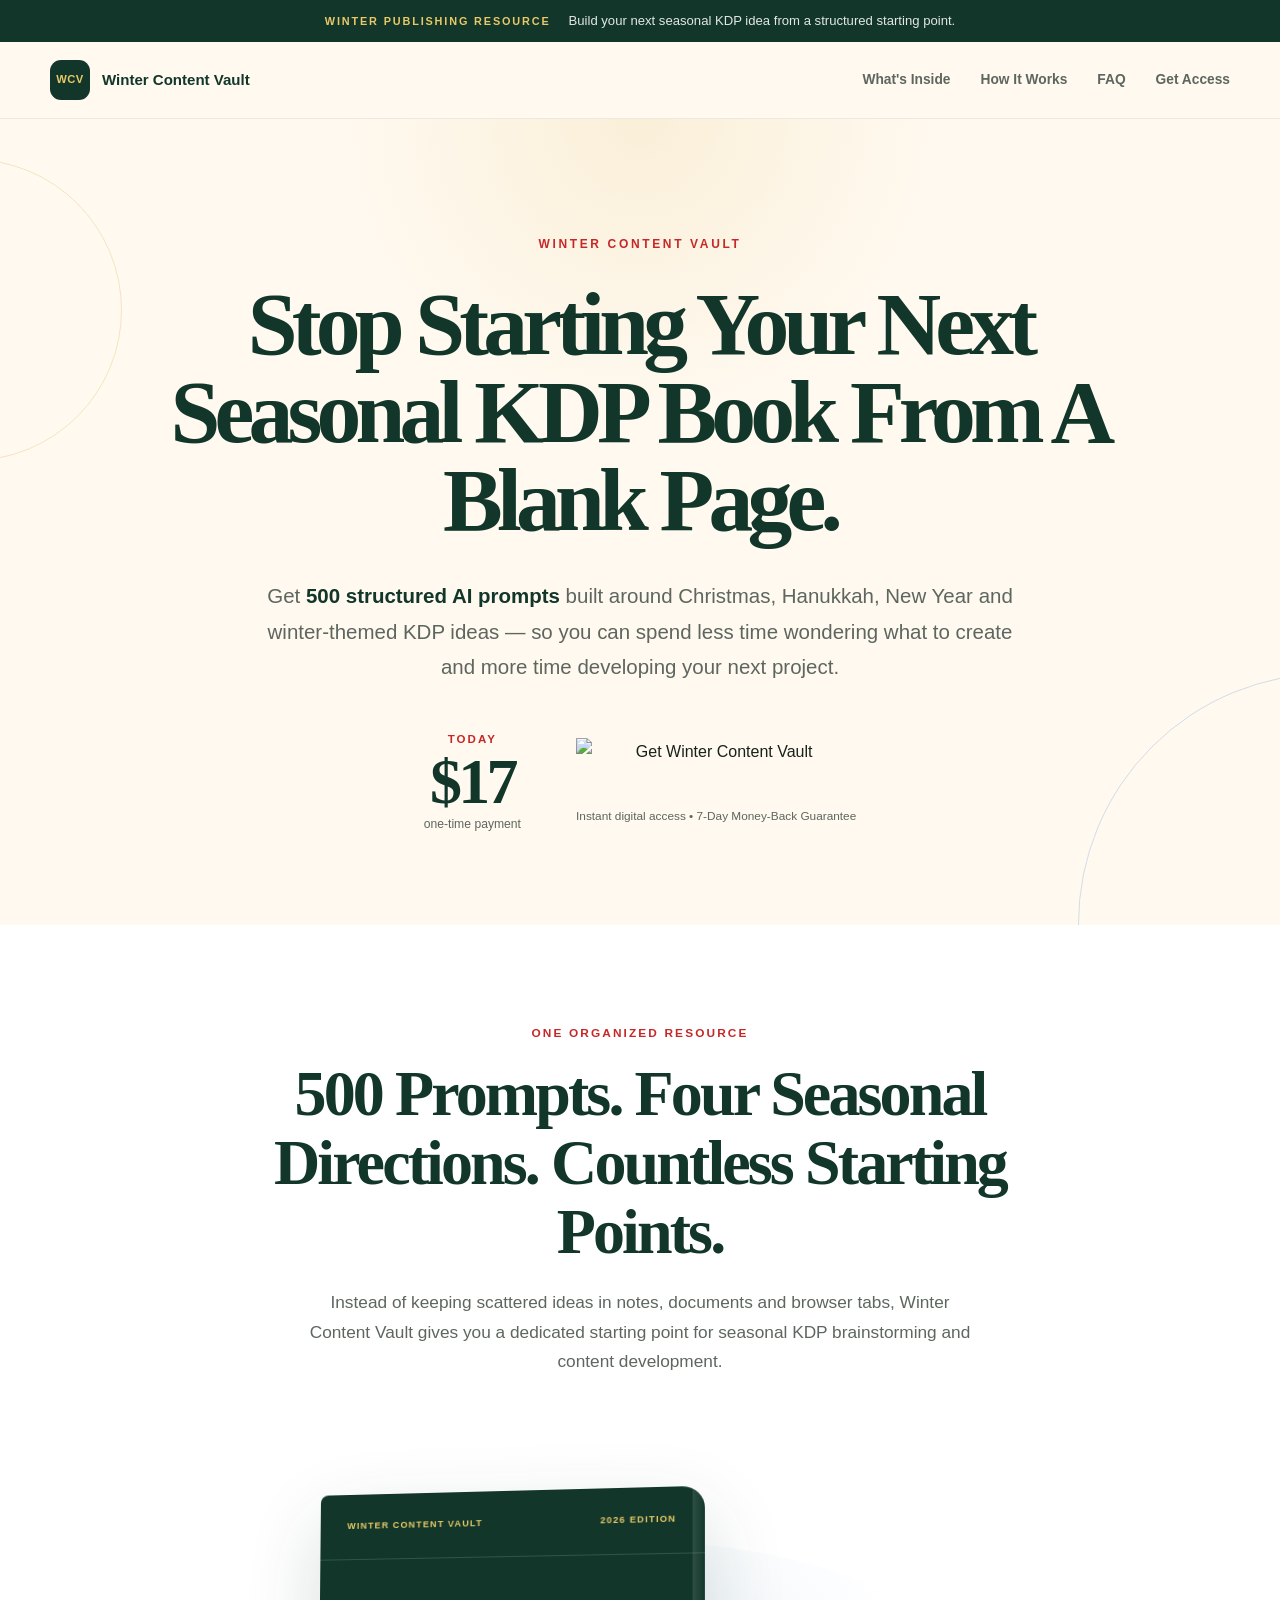
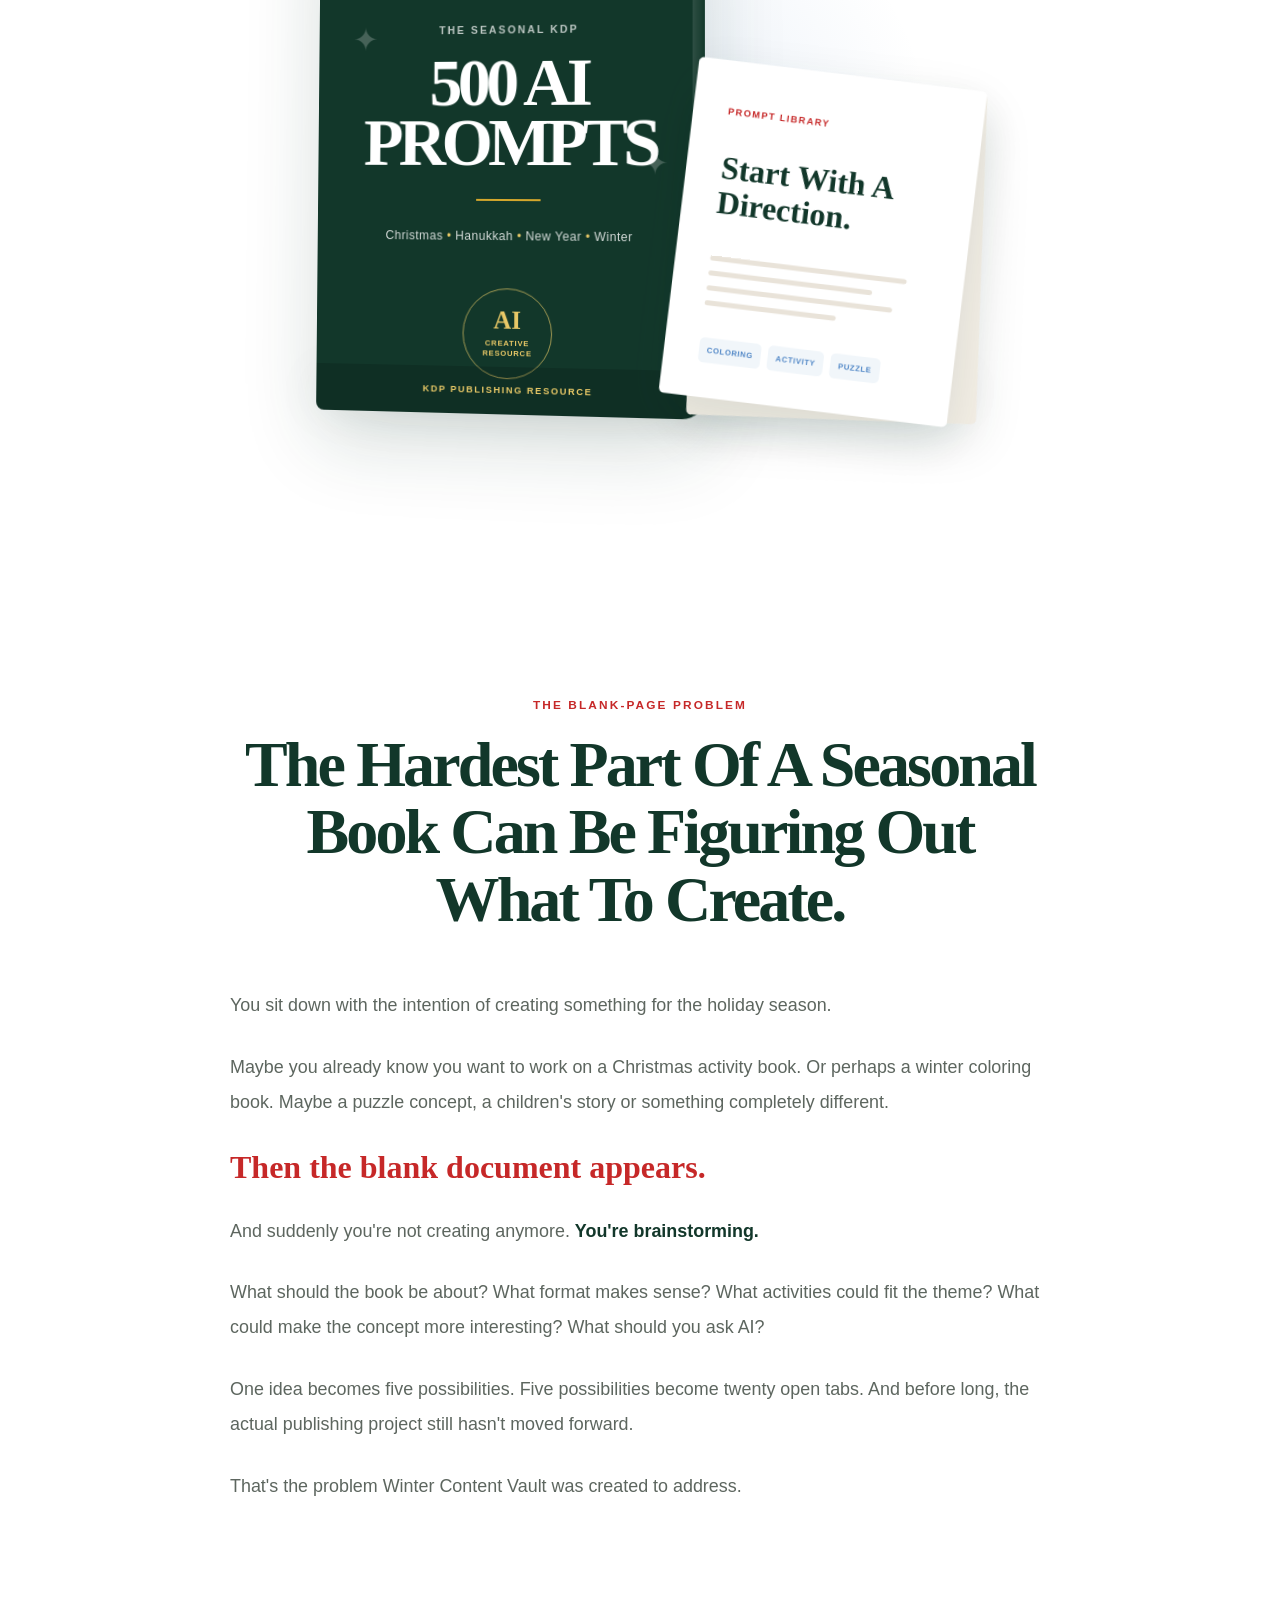
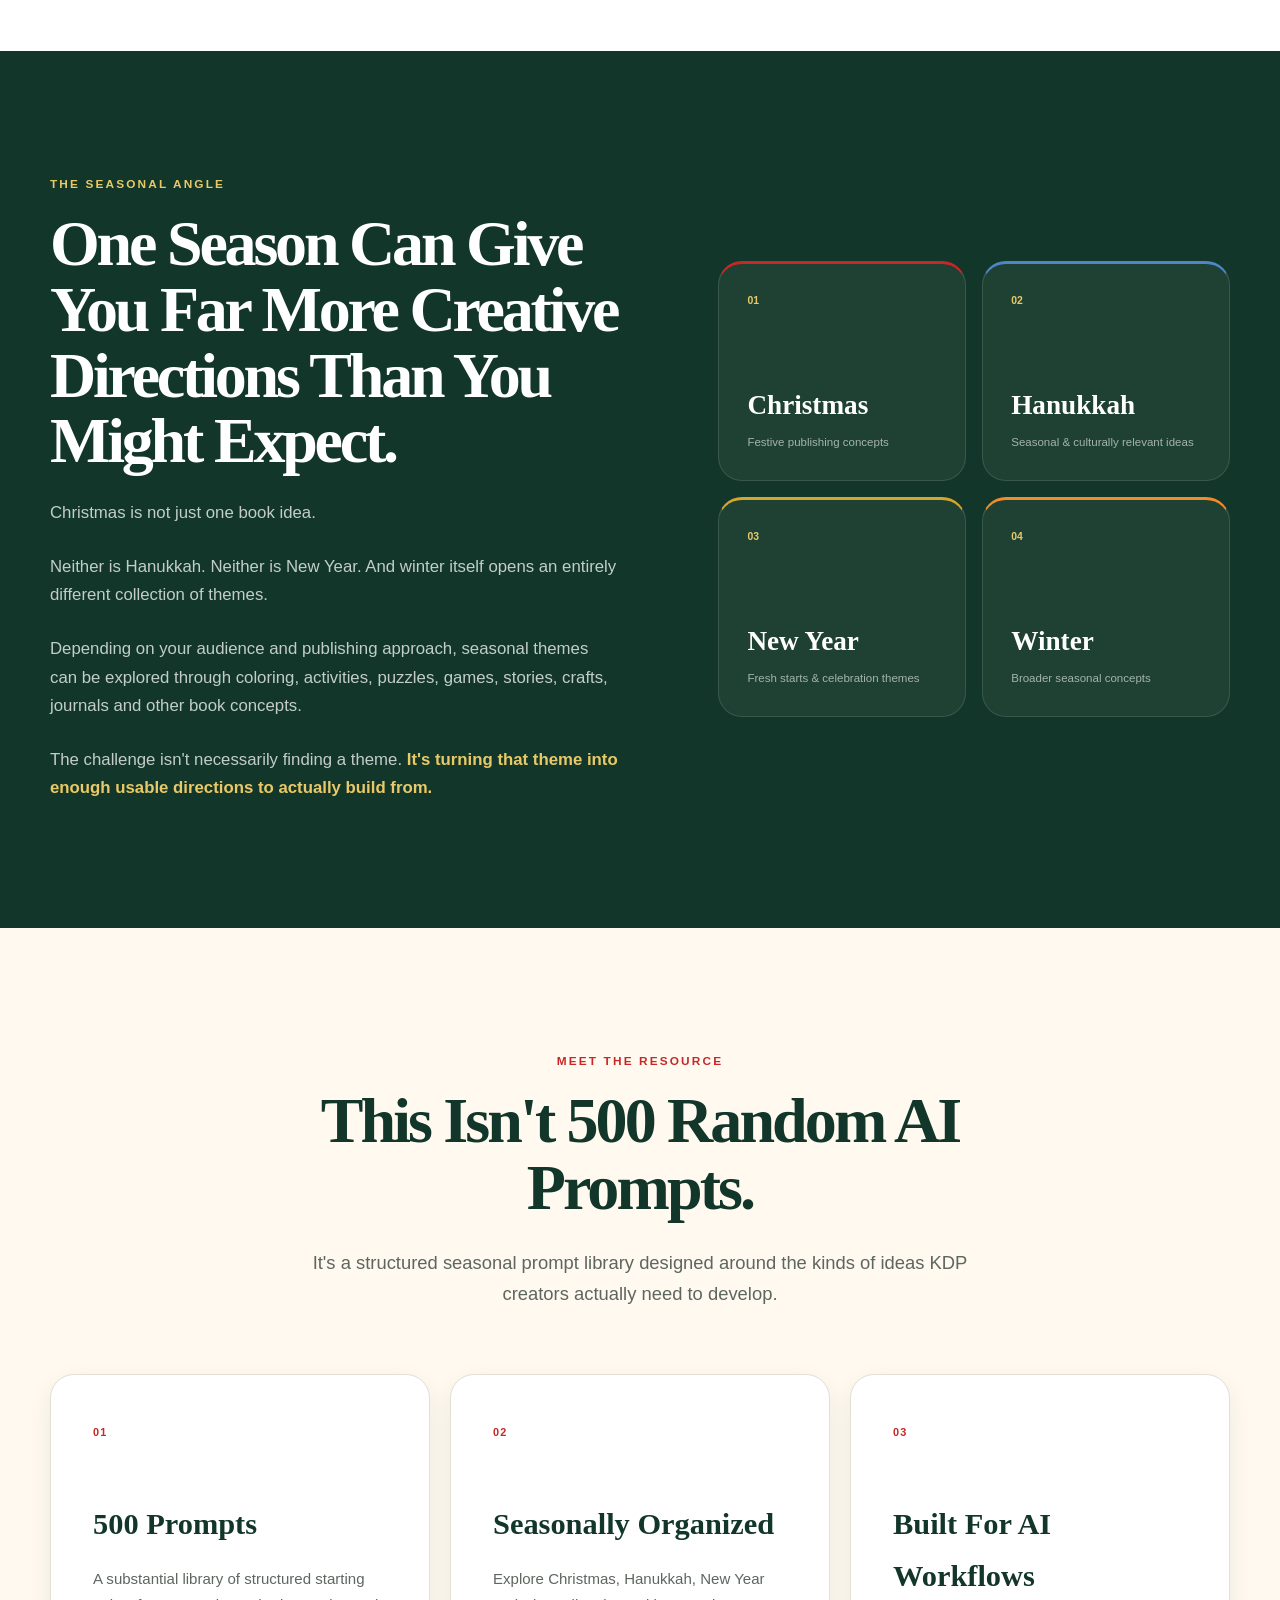
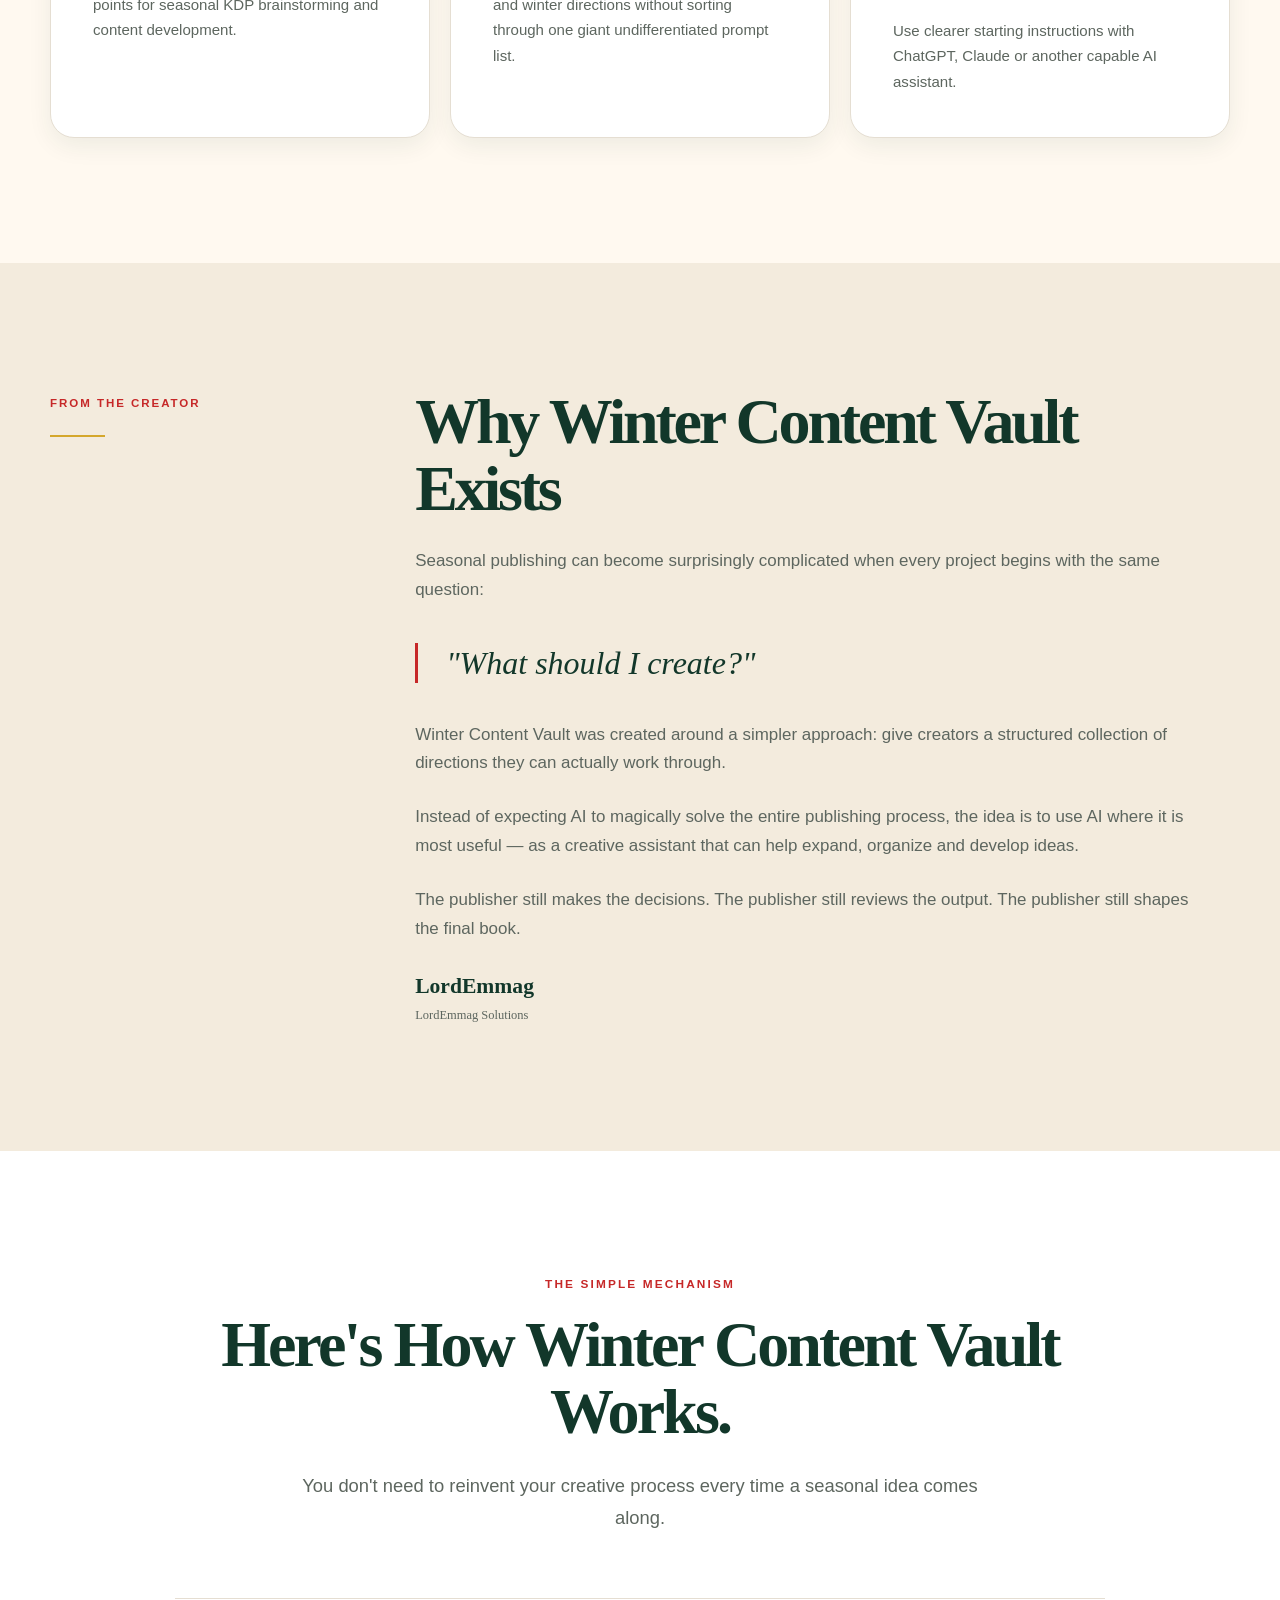
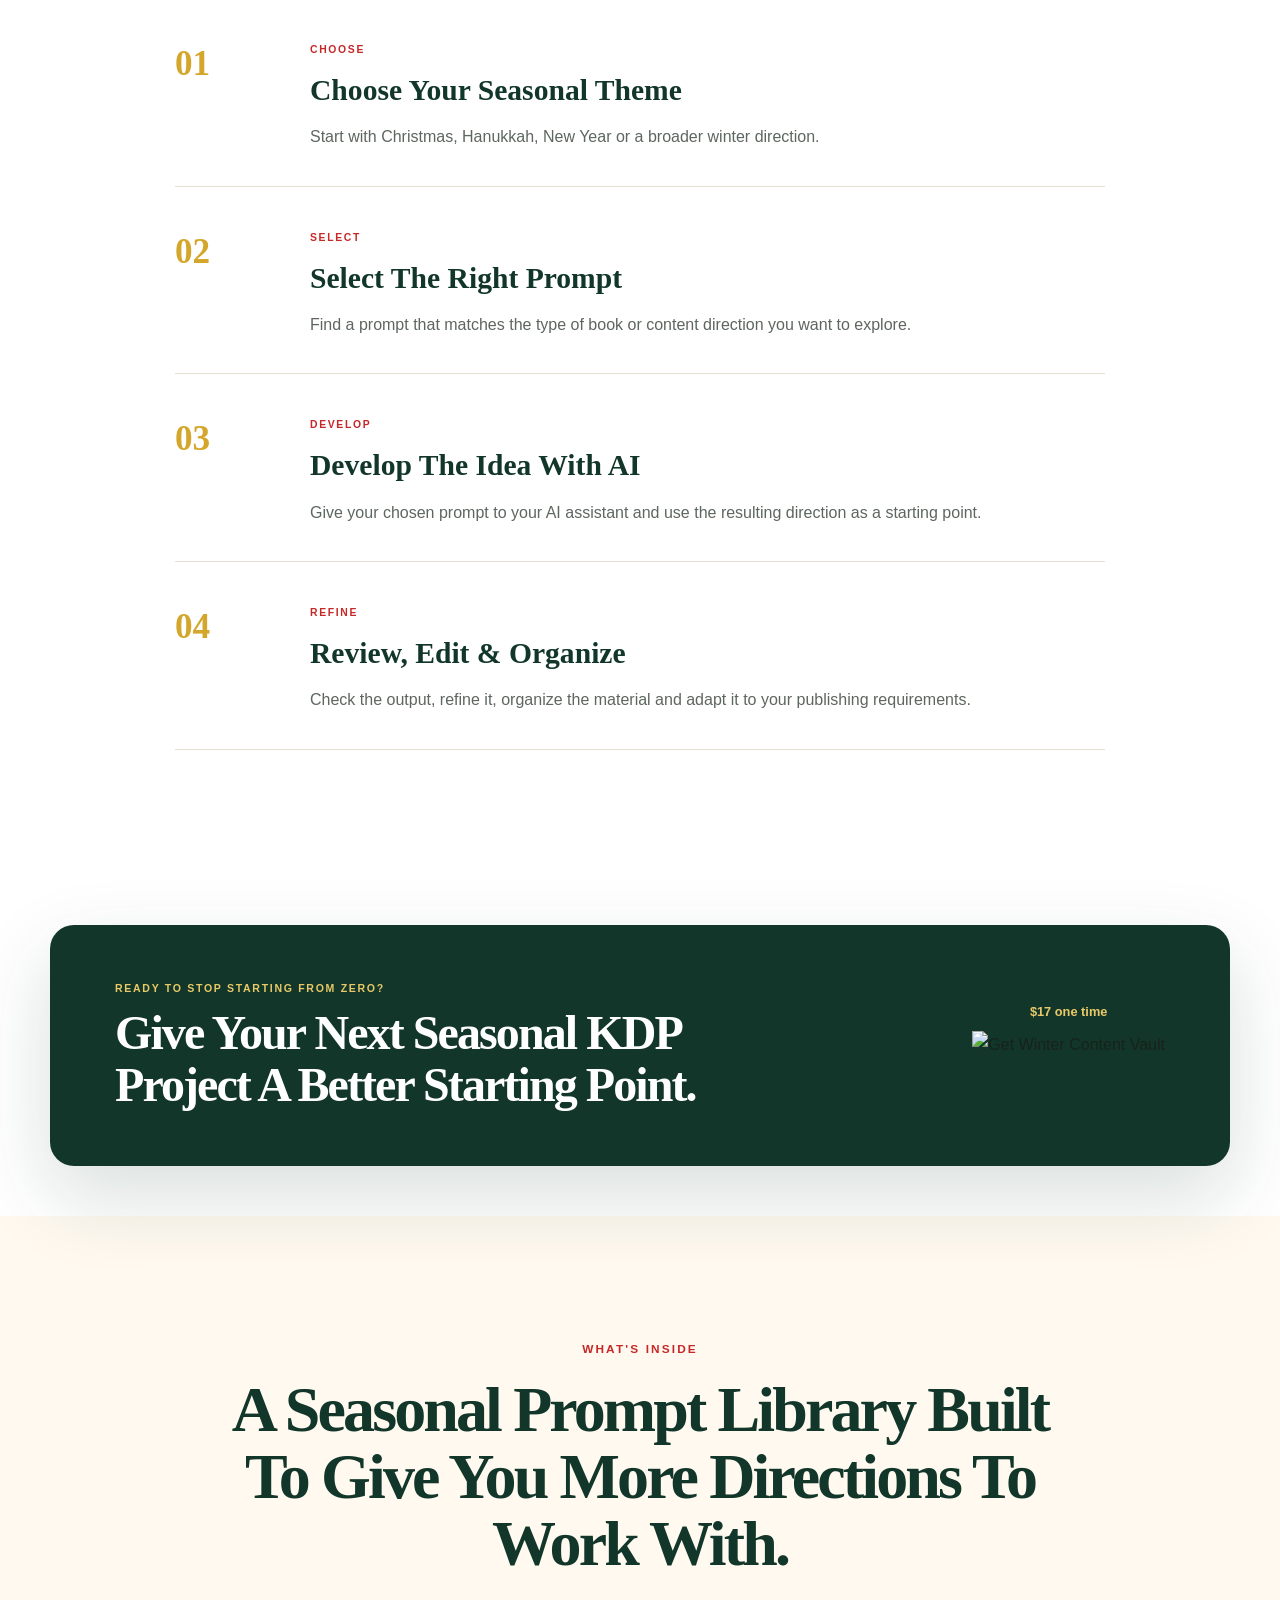
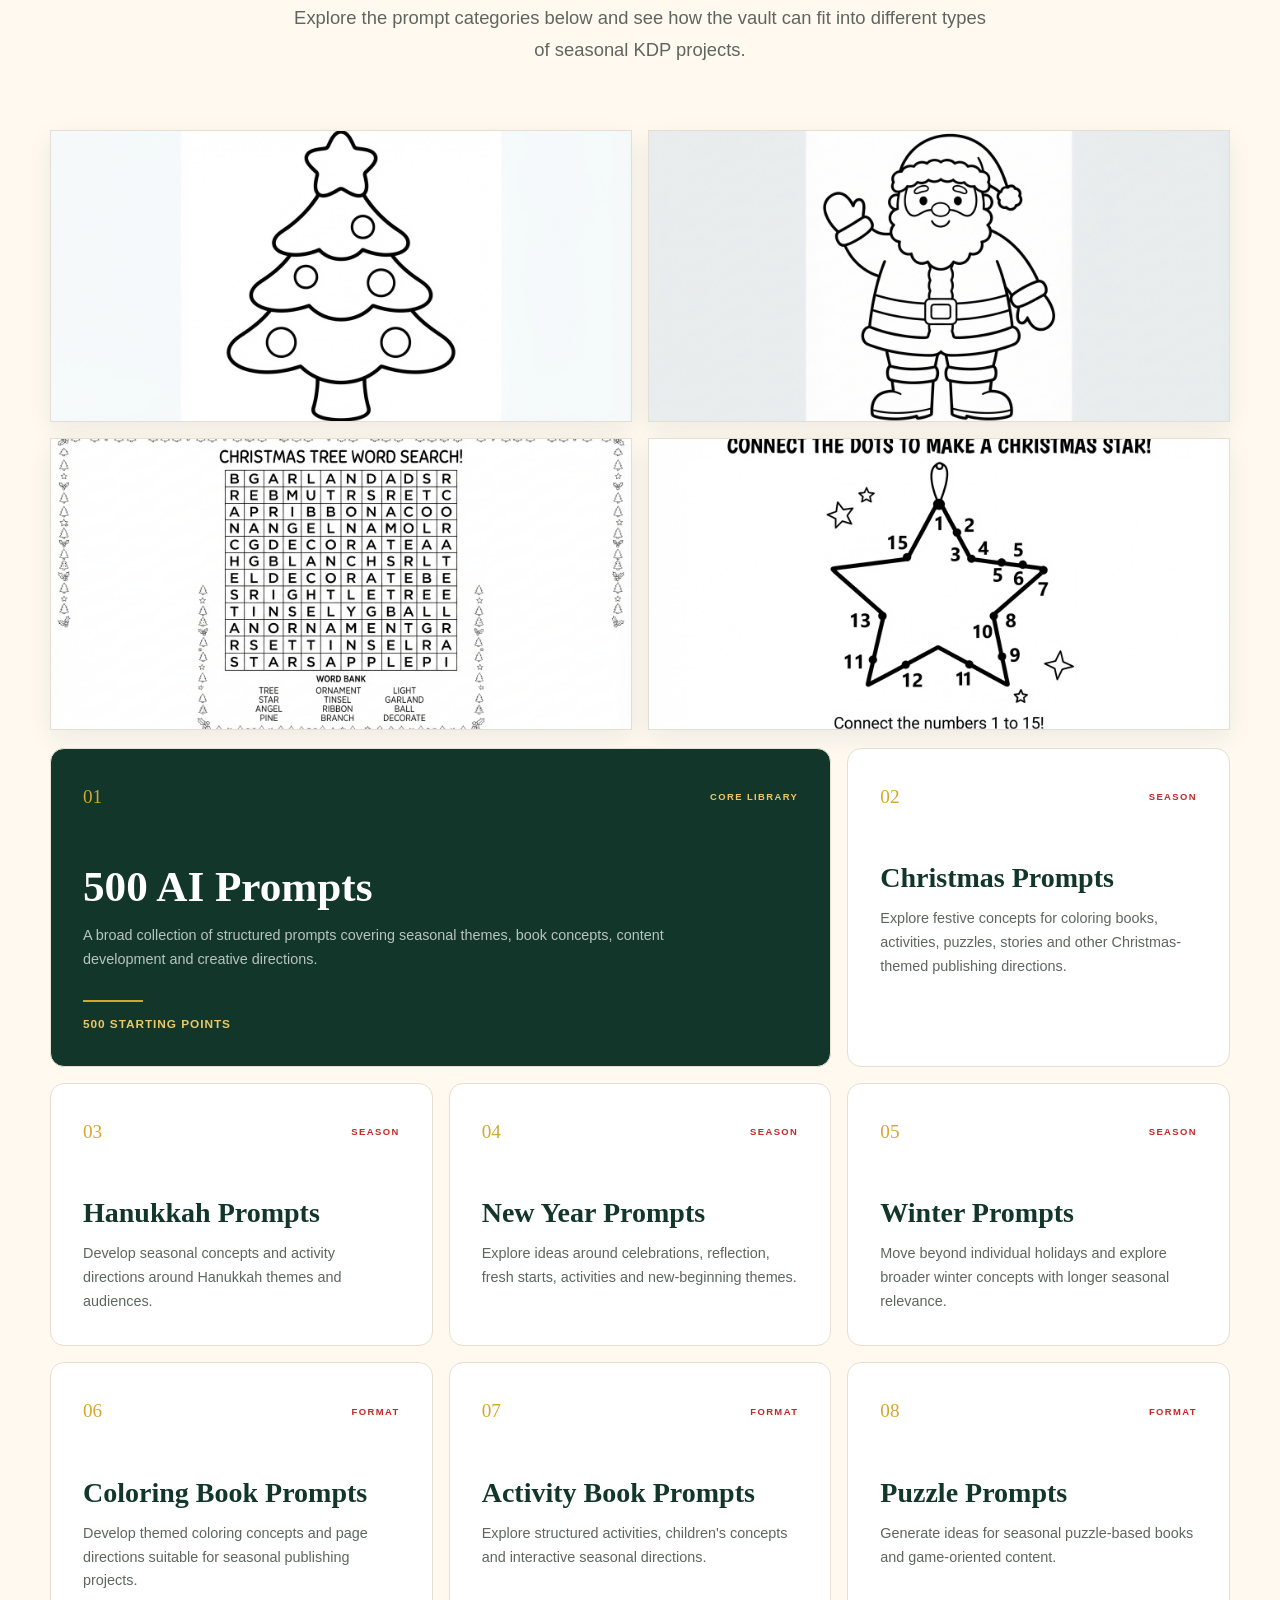
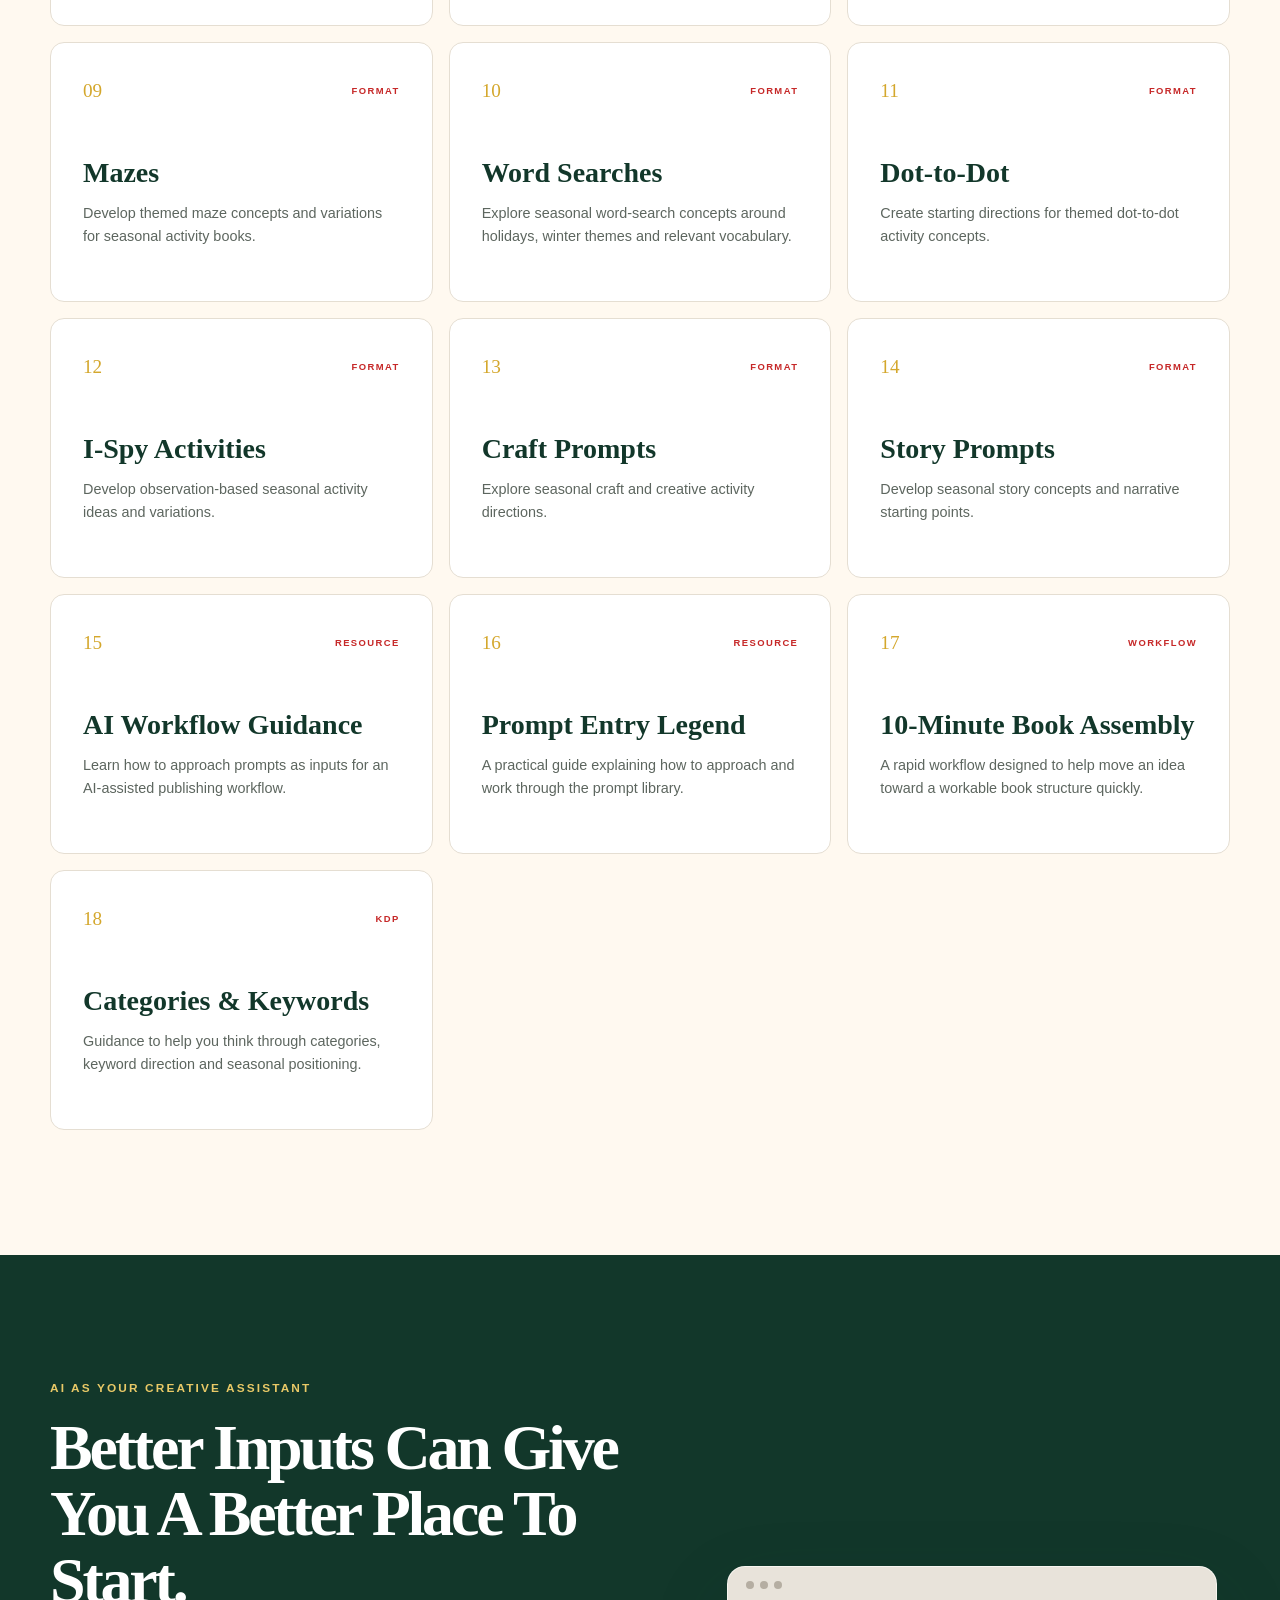
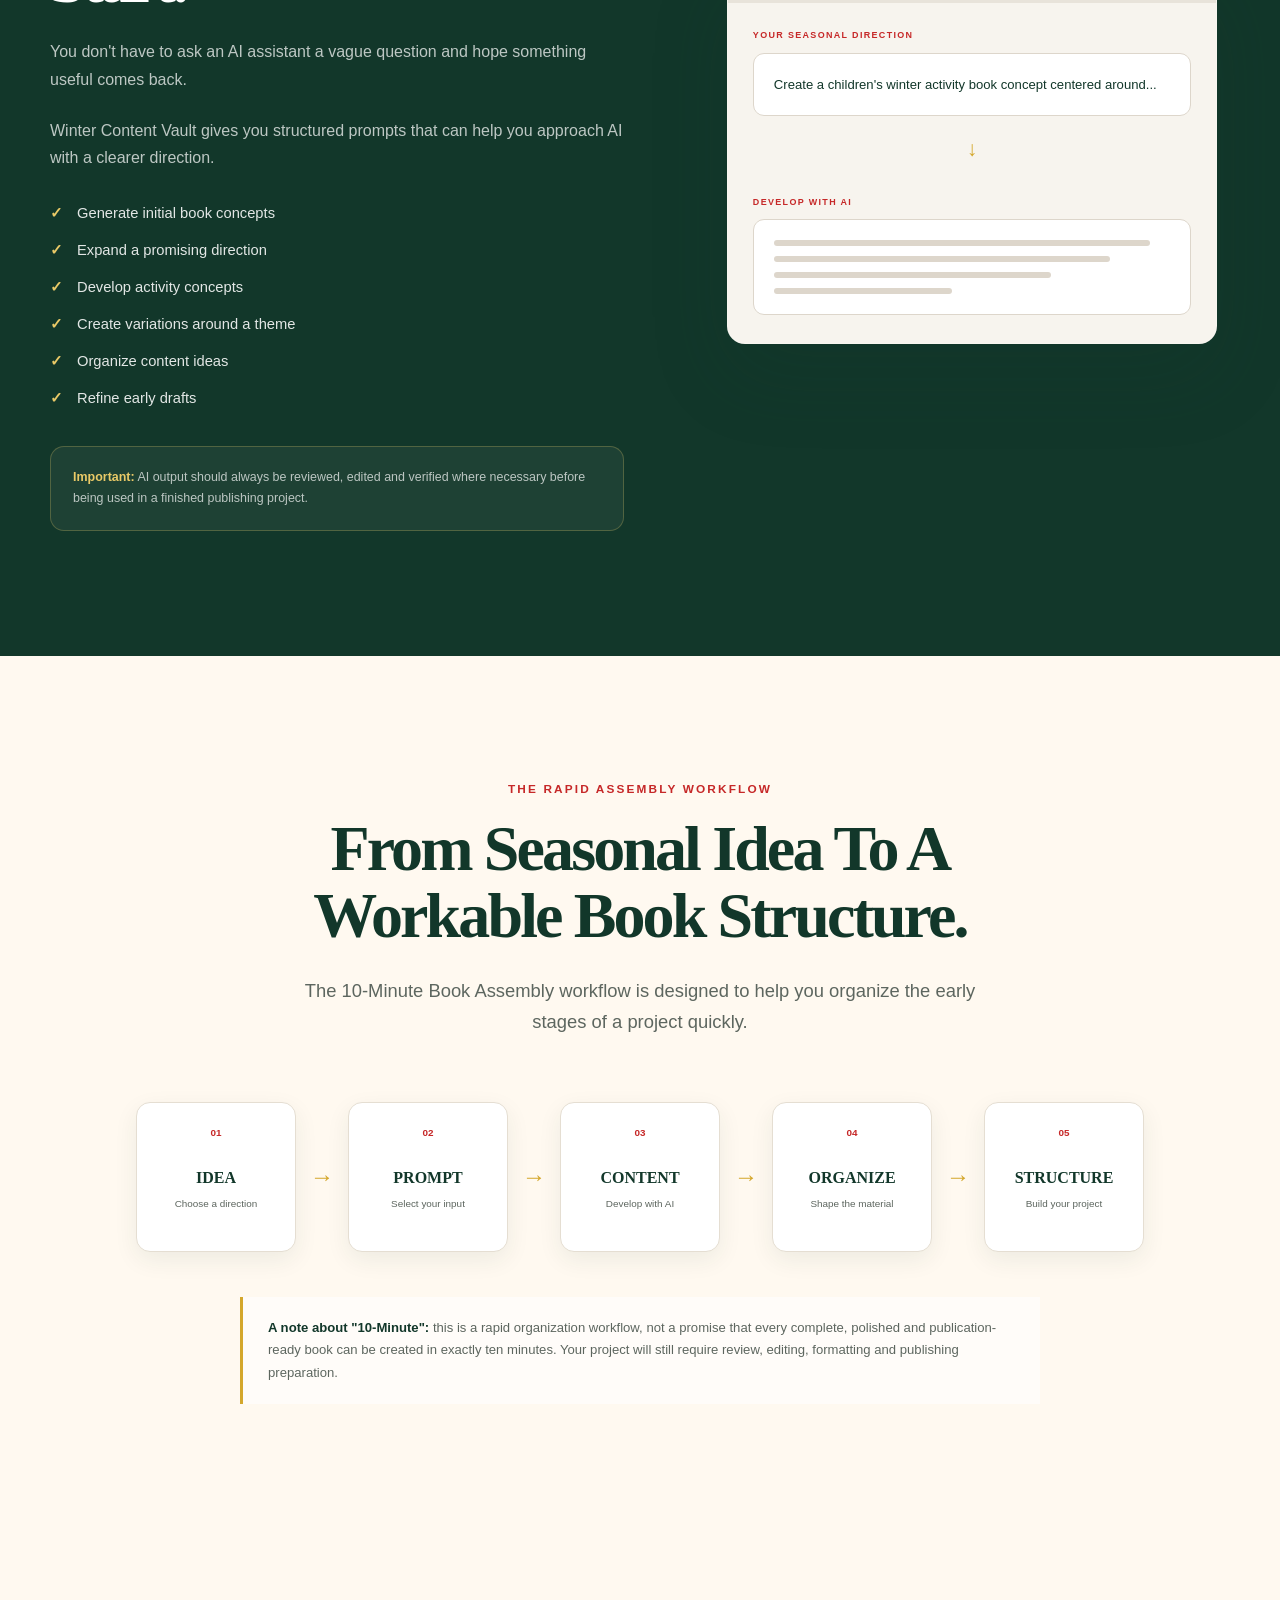
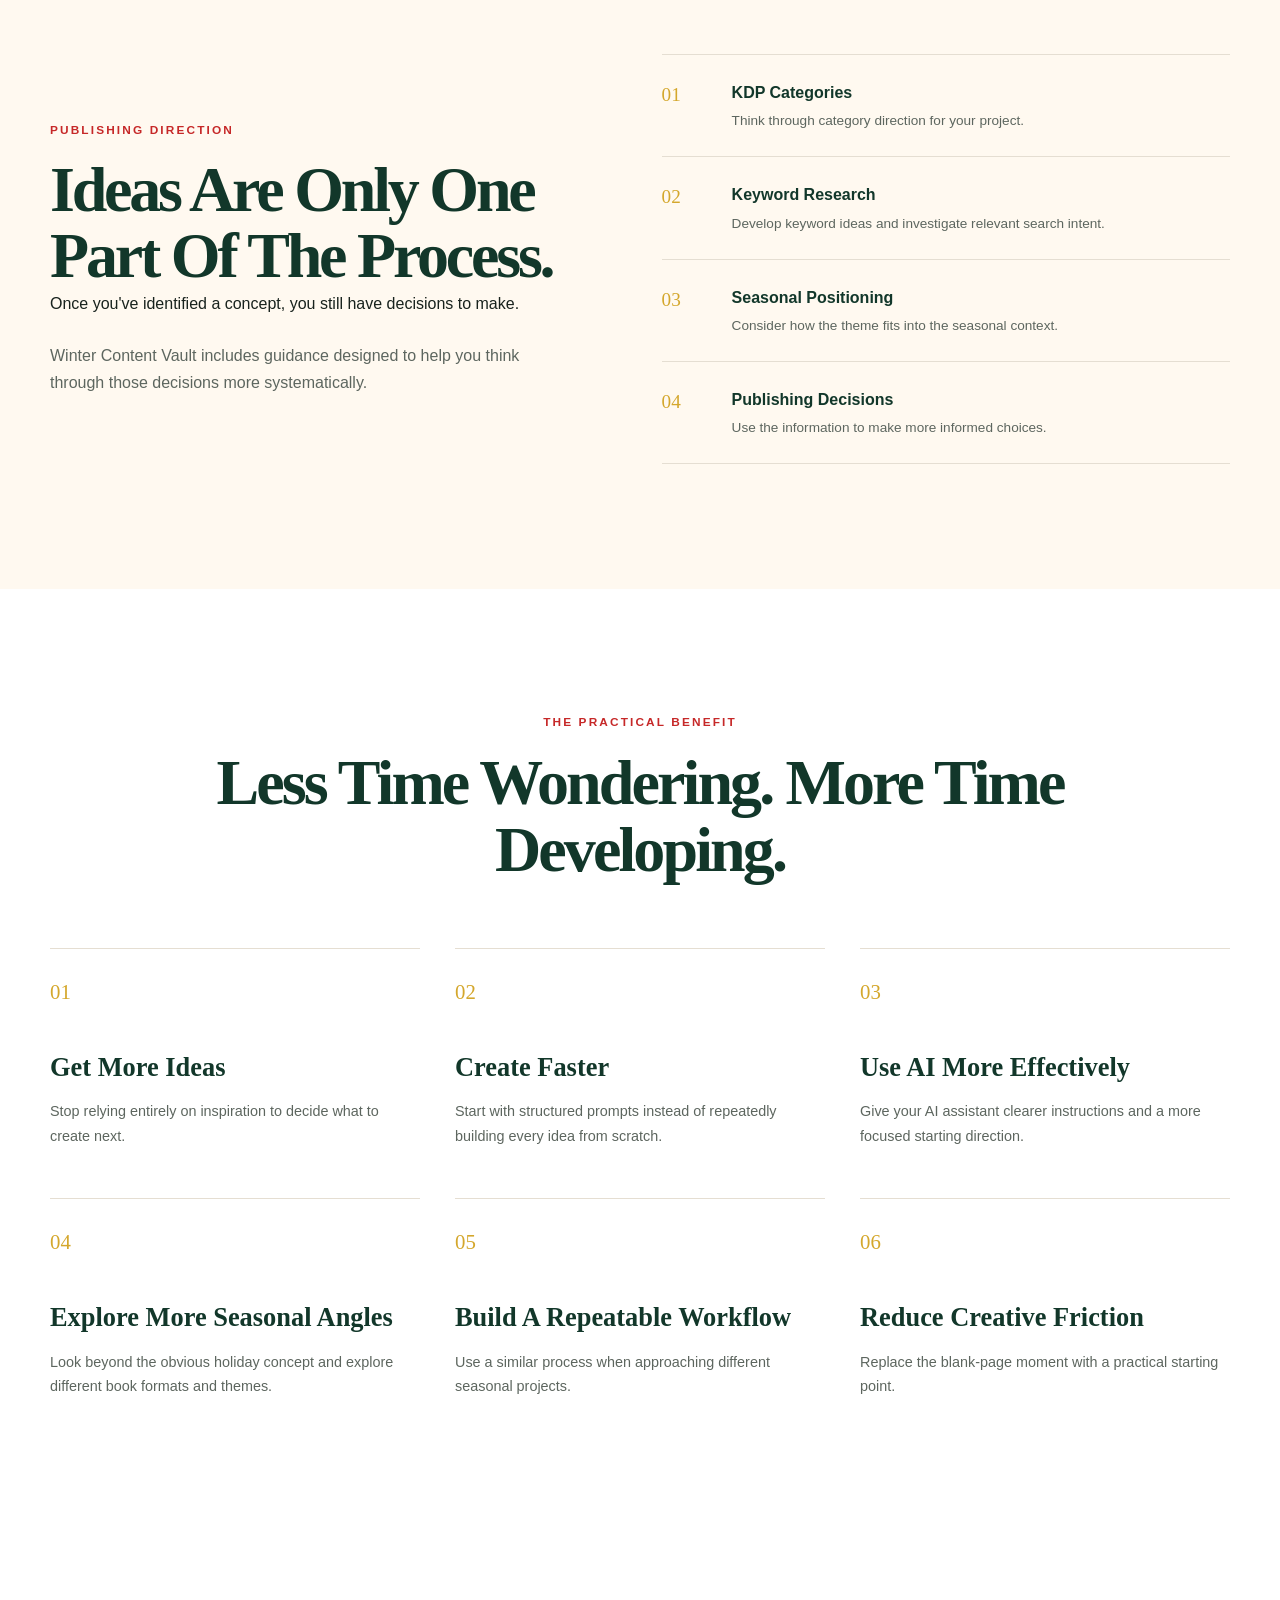
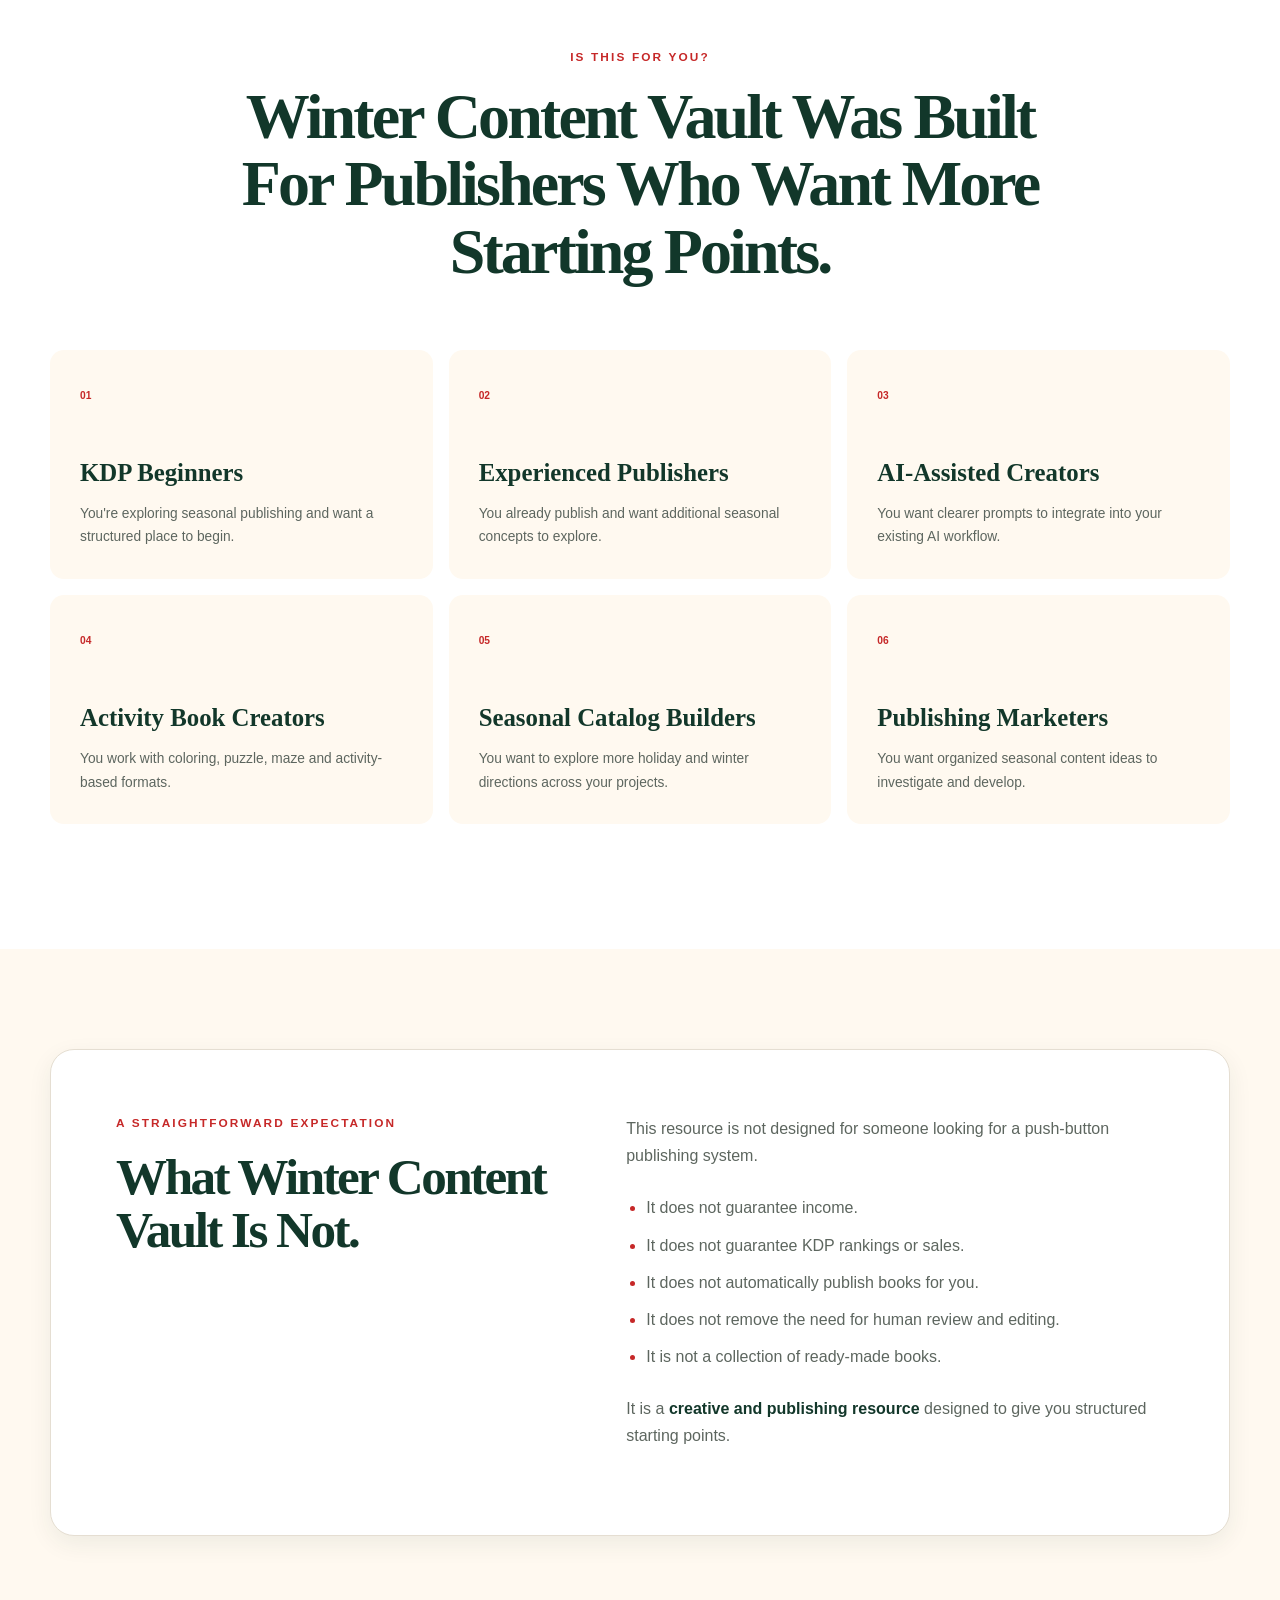
==== index.html @ d516780e "completed the FE" ====
<!DOCTYPE html>
<html lang="en">
<head>
    <meta charset="UTF-8">

    <meta name="viewport" content="width=device-width, initial-scale=1.0">

    <title>Winter Content Vault — 500 AI Prompts for Christmas, Hanukkah & New Year KDP Books</title>

    <meta
        name="description"
        content="Create seasonal KDP books faster with 500 AI prompts for Christmas, Hanukkah, New Year and winter publishing ideas, plus AI workflow, book assembly and KDP guidance."
    >

    <meta name="robots" content="index, follow">

    <meta property="og:type" content="website">
    <meta property="og:title" content="Winter Content Vault — 500 AI Prompts for Christmas, Hanukkah & New Year KDP Books">
    <meta
        property="og:description"
        content="A structured collection of 500 AI prompts designed to help KDP publishers develop seasonal book ideas and content."
    >

    <link rel="stylesheet" href="Assets/css/style.css">
</head>

<body>

    <!-- =========================================
         TOP ANNOUNCEMENT
    ========================================== -->

    <div class="announcement">
        <div class="container announcement-inner">
            <span>WINTER PUBLISHING RESOURCE</span>
            <p>Build your next seasonal KDP idea from a structured starting point.</p>
        </div>
    </div>


    <!-- =========================================
         HEADER
    ========================================== -->

    <header class="site-header">
        <div class="container header-inner">

            <a href="#top" class="brand" aria-label="Winter Content Vault home">
                <span class="brand-mark">WCV</span>
                <span class="brand-name">Winter Content Vault</span>
            </a>

            <nav class="desktop-nav" aria-label="Main navigation">
                <a href="#inside">What's Inside</a>
                <a href="#how-it-works">How It Works</a>
                <a href="#faq">FAQ</a>
                <a href="#offer">Get Access</a>
            </nav>

            <button
                class="mobile-menu-toggle"
                type="button"
                aria-expanded="false"
                aria-controls="mobile-menu"
                aria-label="Open navigation"
            >
                <span></span>
                <span></span>
                <span></span>
            </button>

        </div>

        <div class="mobile-menu" id="mobile-menu">
            <a href="#inside">What's Inside</a>
            <a href="#how-it-works">How It Works</a>
            <a href="#faq">FAQ</a>
            <a href="#offer">Get Access</a>
        </div>
    </header>


    <main id="top">


        <!-- =========================================
             HERO
        ========================================== -->

        <section class="hero">
            <div class="container hero-container">

                <div class="hero-copy reveal">

                    <p class="eyebrow">WINTER CONTENT VAULT</p>

                    <h1>
                        Stop Starting Your Next Seasonal KDP Book From A Blank Page.
                    </h1>

                    <p class="hero-lead">
                        Get <strong>500 structured AI prompts</strong> built around Christmas,
                        Hanukkah, New Year and winter-themed KDP ideas — so you can spend
                        less time wondering what to create and more time developing your next project.
                    </p>

                    <div class="hero-offer">

                        <div class="price-display">
                            <span class="price-label">Today</span>
                            <span class="price">$17</span>
                            <span class="price-note">one-time payment</span>
                        </div>

                        <div class="hero-action">

                            <!-- EXACT WARRIORPLUS BUY BUTTON -->
                            <a href="https://warriorplus.com/o2/buy/j00wmd/pv7p3s/p08sy">
                                <img
                                    src="https://warriorplus.com/o2/btn/fn100011001/j00wmd/pv7p3s/474120"
                                    alt="Get Winter Content Vault"
                                    class="warrior-button"
                                >
                            </a>

                            <p class="purchase-note">
                                Instant digital access • 7-Day Money-Back Guarantee
                            </p>

                        </div>

                    </div>

                </div>

            </div>
        </section>


        <!-- =========================================
             HERO PRODUCT STAGE
        ========================================== -->

        <section class="product-stage">
            <div class="container">

                <div class="product-stage-intro reveal">
                    <p class="section-kicker">ONE ORGANIZED RESOURCE</p>
                    <h2>500 Prompts. Four Seasonal Directions. Countless Starting Points.</h2>
                    <p>
                        Instead of keeping scattered ideas in notes, documents and browser tabs,
                        Winter Content Vault gives you a dedicated starting point for seasonal
                        KDP brainstorming and content development.
                    </p>
                </div>


                <div class="vault-scene reveal">

                    <div class="scene-decoration decoration-one"></div>
                    <div class="scene-decoration decoration-two"></div>

                    <div class="vault-book">

                        <div class="vault-book-top">
                            <span>WINTER CONTENT VAULT</span>
                            <span>2026 EDITION</span>
                        </div>

                        <div class="vault-book-main">

                            <div class="snowflake snowflake-a">✦</div>
                            <div class="snowflake snowflake-b">✦</div>

                            <p class="book-small-title">
                                THE SEASONAL KDP
                            </p>

                            <h3>
                                500 AI
                                <br>
                                PROMPTS
                            </h3>

                            <div class="book-divider"></div>

                            <p>
                                Christmas
                                <span>•</span>
                                Hanukkah
                                <span>•</span>
                                New Year
                                <span>•</span>
                                Winter
                            </p>

                            <div class="book-seal">
                                <span>AI</span>
                                <small>CREATIVE<br>RESOURCE</small>
                            </div>

                        </div>

                        <div class="vault-book-bottom">
                            KDP PUBLISHING RESOURCE
                        </div>

                    </div>


                    <div class="paper-stack">

                        <div class="paper paper-back"></div>

                        <div class="paper paper-front">

                            <span class="paper-label">PROMPT LIBRARY</span>

                            <h4>
                                Start With A Direction.
                            </h4>

                            <div class="paper-lines">
                                <span></span>
                                <span></span>
                                <span></span>
                                <span></span>
                            </div>

                            <div class="paper-tags">
                                <span>COLORING</span>
                                <span>ACTIVITY</span>
                                <span>PUZZLE</span>
                            </div>

                        </div>

                    </div>

                </div>

            </div>
        </section>


        <!-- =========================================
             PROBLEM
        ========================================== -->

        <section class="problem section-light">
            <div class="container narrow-container">

                <div class="section-heading reveal">
                    <p class="section-kicker">THE BLANK-PAGE PROBLEM</p>

                    <h2>
                        The Hardest Part Of A Seasonal Book Can Be Figuring Out What To Create.
                    </h2>
                </div>

                <div class="prose reveal">

                    <p>
                        You sit down with the intention of creating something for the holiday
                        season.
                    </p>

                    <p>
                        Maybe you already know you want to work on a Christmas activity book.
                        Or perhaps a winter coloring book. Maybe a puzzle concept, a children's
                        story or something completely different.
                    </p>

                    <p>
                        Then the blank document appears.
                    </p>

                    <p>
                        And suddenly you're not creating anymore.
                        <strong>You're brainstorming.</strong>
                    </p>

                    <p>
                        What should the book be about?
                        What format makes sense?
                        What activities could fit the theme?
                        What could make the concept more interesting?
                        What should you ask AI?
                    </p>

                    <p>
                        One idea becomes five possibilities.
                        Five possibilities become twenty open tabs.
                        And before long, the actual publishing project still hasn't moved forward.
                    </p>

                    <p>
                        That's the problem Winter Content Vault was created to address.
                    </p>

                </div>

            </div>
        </section>


        <!-- =========================================
             OPPORTUNITY
        ========================================== -->

        <section class="opportunity">
            <div class="container">

                <div class="opportunity-grid">

                    <div class="opportunity-copy reveal">

                        <p class="section-kicker">THE SEASONAL ANGLE</p>

                        <h2>
                            One Season Can Give You Far More Creative Directions Than You Might Expect.
                        </h2>

                        <p>
                            Christmas is not just one book idea.
                        </p>

                        <p>
                            Neither is Hanukkah. Neither is New Year. And winter itself opens
                            an entirely different collection of themes.
                        </p>

                        <p>
                            Depending on your audience and publishing approach, seasonal themes
                            can be explored through coloring, activities, puzzles, games, stories,
                            crafts, journals and other book concepts.
                        </p>

                        <p>
                            The challenge isn't necessarily finding a theme.
                            <strong>It's turning that theme into enough usable directions to actually build from.</strong>
                        </p>

                    </div>

                    <div class="theme-board reveal">

                        <div class="theme-card christmas">
                            <span class="theme-number">01</span>
                            <strong>Christmas</strong>
                            <small>Festive publishing concepts</small>
                        </div>

                        <div class="theme-card hanukkah">
                            <span class="theme-number">02</span>
                            <strong>Hanukkah</strong>
                            <small>Seasonal & culturally relevant ideas</small>
                        </div>

                        <div class="theme-card newyear">
                            <span class="theme-number">03</span>
                            <strong>New Year</strong>
                            <small>Fresh starts & celebration themes</small>
                        </div>

                        <div class="theme-card winter">
                            <span class="theme-number">04</span>
                            <strong>Winter</strong>
                            <small>Broader seasonal concepts</small>
                        </div>

                    </div>

                </div>

            </div>
        </section>


        <!-- =========================================
             PRODUCT INTRODUCTION
        ========================================== -->

        <section class="product-intro section-cream">
            <div class="container">

                <div class="center-heading reveal">

                    <p class="section-kicker">MEET THE RESOURCE</p>

                    <h2>
                        This Isn't 500 Random AI Prompts.
                    </h2>

                    <p class="large-copy">
                        It's a structured seasonal prompt library designed around the kinds
                        of ideas KDP creators actually need to develop.
                    </p>

                </div>

                <div class="product-pillars">

                    <article class="pillar-card reveal">
                        <span class="pillar-number">01</span>
                        <h3>500 Prompts</h3>
                        <p>
                            A substantial library of structured starting points for seasonal
                            KDP brainstorming and content development.
                        </p>
                    </article>

                    <article class="pillar-card reveal">
                        <span class="pillar-number">02</span>
                        <h3>Seasonally Organized</h3>
                        <p>
                            Explore Christmas, Hanukkah, New Year and winter directions without
                            sorting through one giant undifferentiated prompt list.
                        </p>
                    </article>

                    <article class="pillar-card reveal">
                        <span class="pillar-number">03</span>
                        <h3>Built For AI Workflows</h3>
                        <p>
                            Use clearer starting instructions with ChatGPT, Claude or another
                            capable AI assistant.
                        </p>
                    </article>

                </div>

            </div>
        </section>


        <!-- =========================================
             CREATOR
        ========================================== -->

        <section class="creator-section">
            <div class="container creator-grid">

                <div class="creator-label reveal">
                    <span>FROM THE CREATOR</span>
                    <div class="creator-line"></div>
                </div>

                <div class="creator-copy reveal">

                    <h2>
                        Why Winter Content Vault Exists
                    </h2>

                    <p>
                        Seasonal publishing can become surprisingly complicated when every
                        project begins with the same question:
                    </p>

                    <blockquote>
                        "What should I create?"
                    </blockquote>

                    <p>
                        Winter Content Vault was created around a simpler approach:
                        give creators a structured collection of directions they can actually
                        work through.
                    </p>

                    <p>
                        Instead of expecting AI to magically solve the entire publishing process,
                        the idea is to use AI where it is most useful — as a creative assistant
                        that can help expand, organize and develop ideas.
                    </p>

                    <p>
                        The publisher still makes the decisions.
                        The publisher still reviews the output.
                        The publisher still shapes the final book.
                    </p>

                    <p class="creator-signature">
                        LordEmmag
                        <span>LordEmmag Solutions</span>
                    </p>

                </div>

            </div>
        </section>


        <!-- =========================================
             HOW IT WORKS
        ========================================== -->

        <section class="how-it-works" id="how-it-works">
            <div class="container">

                <div class="center-heading reveal">

                    <p class="section-kicker">THE SIMPLE MECHANISM</p>

                    <h2>
                        Here's How Winter Content Vault Works.
                    </h2>

                    <p class="large-copy">
                        You don't need to reinvent your creative process every time
                        a seasonal idea comes along.
                    </p>

                </div>


                <div class="steps">

                    <article class="step reveal">
                        <div class="step-number">01</div>
                        <div>
                            <span>CHOOSE</span>
                            <h3>Choose Your Seasonal Theme</h3>
                            <p>
                                Start with Christmas, Hanukkah, New Year or a broader winter direction.
                            </p>
                        </div>
                    </article>

                    <article class="step reveal">
                        <div class="step-number">02</div>
                        <div>
                            <span>SELECT</span>
                            <h3>Select The Right Prompt</h3>
                            <p>
                                Find a prompt that matches the type of book or content direction
                                you want to explore.
                            </p>
                        </div>
                    </article>

                    <article class="step reveal">
                        <div class="step-number">03</div>
                        <div>
                            <span>DEVELOP</span>
                            <h3>Develop The Idea With AI</h3>
                            <p>
                                Give your chosen prompt to your AI assistant and use the resulting
                                direction as a starting point.
                            </p>
                        </div>
                    </article>

                    <article class="step reveal">
                        <div class="step-number">04</div>
                        <div>
                            <span>REFINE</span>
                            <h3>Review, Edit & Organize</h3>
                            <p>
                                Check the output, refine it, organize the material and adapt it
                                to your publishing requirements.
                            </p>
                        </div>
                    </article>

                </div>

            </div>
        </section>


        <!-- =========================================
             CTA
        ========================================== -->

        <section class="mid-cta">
            <div class="container">

                <div class="cta-panel reveal">

                    <div>
                        <p class="cta-kicker">READY TO STOP STARTING FROM ZERO?</p>
                        <h2>Give Your Next Seasonal KDP Project A Better Starting Point.</h2>
                    </div>

                    <div class="cta-action">

                        <span class="cta-price">$17 one time</span>

                        <!-- EXACT WARRIORPLUS BUY BUTTON -->
                        <a href="https://warriorplus.com/o2/buy/j00wmd/pv7p3s/p08sy">
                            <img
                                src="https://warriorplus.com/o2/btn/fn100011001/j00wmd/pv7p3s/474120"
                                alt="Get Winter Content Vault"
                                class="warrior-button"
                            >
                        </a>

                    </div>

                </div>

            </div>
        </section>


        <!-- =========================================
             WHAT'S INSIDE
        ========================================== -->

        <section class="inside" id="inside">
            <div class="container">

                <div class="center-heading reveal">

                    <p class="section-kicker">WHAT'S INSIDE</p>

                    <h2>
                        A Seasonal Prompt Library Built To Give You More Directions To Work With.
                    </h2>

                    <p class="large-copy">
                        Explore the prompt categories below and see how the vault can fit
                        into different types of seasonal KDP projects.
                    </p>

                </div>

                <div class="inside-gallery reveal" aria-label="Sample product content previews">
                    <figure class="inside-image-card">
                        <img src="Assets/images/FE/FE Prompt Example 1.jpeg" alt="Winter Content Vault prompt example 1" loading="lazy">
                    </figure>
                    <figure class="inside-image-card">
                        <img src="Assets/images/FE/FE Prompt Example 2.jpeg" alt="Winter Content Vault prompt example 2" loading="lazy">
                    </figure>
                    <figure class="inside-image-card">
                        <img src="Assets/images/FE/FE Prompt Example 3.jpeg" alt="Winter Content Vault prompt example 3" loading="lazy">
                    </figure>
                    <figure class="inside-image-card">
                        <img src="Assets/images/FE/FE Prompt Example 4.jpeg" alt="Winter Content Vault prompt example 4" loading="lazy">
                    </figure>
                </div>

                <div class="inside-grid">

                    <article class="content-card featured-card reveal">
                        <div class="card-top">
                            <span>01</span>
                            <small>CORE LIBRARY</small>
                        </div>
                        <h3>500 AI Prompts</h3>
                        <p>
                            A broad collection of structured prompts covering seasonal themes,
                            book concepts, content development and creative directions.
                        </p>
                        <div class="card-line"></div>
                        <strong>500 starting points</strong>
                    </article>


                    <article class="content-card reveal">
                        <div class="card-top">
                            <span>02</span>
                            <small>SEASON</small>
                        </div>
                        <h3>Christmas Prompts</h3>
                        <p>
                            Explore festive concepts for coloring books, activities, puzzles,
                            stories and other Christmas-themed publishing directions.
                        </p>
                    </article>


                    <article class="content-card reveal">
                        <div class="card-top">
                            <span>03</span>
                            <small>SEASON</small>
                        </div>
                        <h3>Hanukkah Prompts</h3>
                        <p>
                            Develop seasonal concepts and activity directions around Hanukkah
                            themes and audiences.
                        </p>
                    </article>


                    <article class="content-card reveal">
                        <div class="card-top">
                            <span>04</span>
                            <small>SEASON</small>
                        </div>
                        <h3>New Year Prompts</h3>
                        <p>
                            Explore ideas around celebrations, reflection, fresh starts,
                            activities and new-beginning themes.
                        </p>
                    </article>


                    <article class="content-card reveal">
                        <div class="card-top">
                            <span>05</span>
                            <small>SEASON</small>
                        </div>
                        <h3>Winter Prompts</h3>
                        <p>
                            Move beyond individual holidays and explore broader winter concepts
                            with longer seasonal relevance.
                        </p>
                    </article>


                    <article class="content-card reveal">
                        <div class="card-top">
                            <span>06</span>
                            <small>FORMAT</small>
                        </div>
                        <h3>Coloring Book Prompts</h3>
                        <p>
                            Develop themed coloring concepts and page directions suitable
                            for seasonal publishing projects.
                        </p>
                    </article>


                    <article class="content-card reveal">
                        <div class="card-top">
                            <span>07</span>
                            <small>FORMAT</small>
                        </div>
                        <h3>Activity Book Prompts</h3>
                        <p>
                            Explore structured activities, children's concepts and
                            interactive seasonal directions.
                        </p>
                    </article>


                    <article class="content-card reveal">
                        <div class="card-top">
                            <span>08</span>
                            <small>FORMAT</small>
                        </div>
                        <h3>Puzzle Prompts</h3>
                        <p>
                            Generate ideas for seasonal puzzle-based books and
                            game-oriented content.
                        </p>
                    </article>


                    <article class="content-card reveal">
                        <div class="card-top">
                            <span>09</span>
                            <small>FORMAT</small>
                        </div>
                        <h3>Mazes</h3>
                        <p>
                            Develop themed maze concepts and variations for seasonal
                            activity books.
                        </p>
                    </article>


                    <article class="content-card reveal">
                        <div class="card-top">
                            <span>10</span>
                            <small>FORMAT</small>
                        </div>
                        <h3>Word Searches</h3>
                        <p>
                            Explore seasonal word-search concepts around holidays,
                            winter themes and relevant vocabulary.
                        </p>
                    </article>


                    <article class="content-card reveal">
                        <div class="card-top">
                            <span>11</span>
                            <small>FORMAT</small>
                        </div>
                        <h3>Dot-to-Dot</h3>
                        <p>
                            Create starting directions for themed dot-to-dot activity concepts.
                        </p>
                    </article>


                    <article class="content-card reveal">
                        <div class="card-top">
                            <span>12</span>
                            <small>FORMAT</small>
                        </div>
                        <h3>I-Spy Activities</h3>
                        <p>
                            Develop observation-based seasonal activity ideas and
                            variations.
                        </p>
                    </article>


                    <article class="content-card reveal">
                        <div class="card-top">
                            <span>13</span>
                            <small>FORMAT</small>
                        </div>
                        <h3>Craft Prompts</h3>
                        <p>
                            Explore seasonal craft and creative activity directions.
                        </p>
                    </article>


                    <article class="content-card reveal">
                        <div class="card-top">
                            <span>14</span>
                            <small>FORMAT</small>
                        </div>
                        <h3>Story Prompts</h3>
                        <p>
                            Develop seasonal story concepts and narrative starting points.
                        </p>
                    </article>


                    <article class="content-card reveal">
                        <div class="card-top">
                            <span>15</span>
                            <small>RESOURCE</small>
                        </div>
                        <h3>AI Workflow Guidance</h3>
                        <p>
                            Learn how to approach prompts as inputs for an AI-assisted
                            publishing workflow.
                        </p>
                    </article>


                    <article class="content-card reveal">
                        <div class="card-top">
                            <span>16</span>
                            <small>RESOURCE</small>
                        </div>
                        <h3>Prompt Entry Legend</h3>
                        <p>
                            A practical guide explaining how to approach and work through
                            the prompt library.
                        </p>
                    </article>


                    <article class="content-card reveal">
                        <div class="card-top">
                            <span>17</span>
                            <small>WORKFLOW</small>
                        </div>
                        <h3>10-Minute Book Assembly</h3>
                        <p>
                            A rapid workflow designed to help move an idea toward a workable
                            book structure quickly.
                        </p>
                    </article>


                    <article class="content-card reveal">
                        <div class="card-top">
                            <span>18</span>
                            <small>KDP</small>
                        </div>
                        <h3>Categories & Keywords</h3>
                        <p>
                            Guidance to help you think through categories, keyword direction
                            and seasonal positioning.
                        </p>
                    </article>

                </div>

            </div>
        </section>


        <!-- =========================================
             AI WORKFLOW
        ========================================== -->

        <section class="ai-section">
            <div class="container">

                <div class="ai-grid">

                    <div class="ai-copy reveal">

                        <p class="section-kicker">AI AS YOUR CREATIVE ASSISTANT</p>

                        <h2>
                            Better Inputs Can Give You A Better Place To Start.
                        </h2>

                        <p>
                            You don't have to ask an AI assistant a vague question and hope
                            something useful comes back.
                        </p>

                        <p>
                            Winter Content Vault gives you structured prompts that can help
                            you approach AI with a clearer direction.
                        </p>

                        <ul class="check-list">
                            <li>Generate initial book concepts</li>
                            <li>Expand a promising direction</li>
                            <li>Develop activity concepts</li>
                            <li>Create variations around a theme</li>
                            <li>Organize content ideas</li>
                            <li>Refine early drafts</li>
                        </ul>

                        <div class="ai-note">
                            <strong>Important:</strong>
                            AI output should always be reviewed, edited and verified where
                            necessary before being used in a finished publishing project.
                        </div>

                    </div>


                    <div class="ai-interface reveal">

                        <div class="ai-window">

                            <div class="window-bar">
                                <span></span>
                                <span></span>
                                <span></span>
                            </div>

                            <div class="prompt-label">
                                YOUR SEASONAL DIRECTION
                            </div>

                            <div class="prompt-box">
                                Create a children's winter activity book concept
                                centered around...
                            </div>

                            <div class="arrow-down">↓</div>

                            <div class="result-label">
                                DEVELOP WITH AI
                            </div>

                            <div class="result-box">
                                <span class="result-line wide"></span>
                                <span class="result-line"></span>
                                <span class="result-line medium"></span>
                                <span class="result-line short"></span>
                            </div>

                        </div>

                    </div>

                </div>

            </div>
        </section>


        <!-- =========================================
             10 MINUTE ASSEMBLY
        ========================================== -->

        <section class="assembly">
            <div class="container">

                <div class="center-heading reveal">

                    <p class="section-kicker">THE RAPID ASSEMBLY WORKFLOW</p>

                    <h2>
                        From Seasonal Idea To A Workable Book Structure.
                    </h2>

                    <p class="large-copy">
                        The 10-Minute Book Assembly workflow is designed to help you
                        organize the early stages of a project quickly.
                    </p>

                </div>


                <div class="assembly-track reveal">

                    <div class="assembly-item">
                        <span>01</span>
                        <strong>IDEA</strong>
                        <small>Choose a direction</small>
                    </div>

                    <div class="assembly-arrow">→</div>

                    <div class="assembly-item">
                        <span>02</span>
                        <strong>PROMPT</strong>
                        <small>Select your input</small>
                    </div>

                    <div class="assembly-arrow">→</div>

                    <div class="assembly-item">
                        <span>03</span>
                        <strong>CONTENT</strong>
                        <small>Develop with AI</small>
                    </div>

                    <div class="assembly-arrow">→</div>

                    <div class="assembly-item">
                        <span>04</span>
                        <strong>ORGANIZE</strong>
                        <small>Shape the material</small>
                    </div>

                    <div class="assembly-arrow">→</div>

                    <div class="assembly-item">
                        <span>05</span>
                        <strong>STRUCTURE</strong>
                        <small>Build your project</small>
                    </div>

                </div>


                <div class="assembly-disclaimer reveal">
                    <strong>A note about "10-Minute":</strong>
                    this is a rapid organization workflow, not a promise that every complete,
                    polished and publication-ready book can be created in exactly ten minutes.
                    Your project will still require review, editing, formatting and publishing preparation.
                </div>

            </div>
        </section>


        <!-- =========================================
             KDP GUIDANCE
        ========================================== -->

        <section class="kdp-guidance section-cream">
            <div class="container">

                <div class="guidance-grid">

                    <div class="guidance-copy reveal">

                        <p class="section-kicker">PUBLISHING DIRECTION</p>

                        <h2>
                            Ideas Are Only One Part Of The Process.
                        </h2>

                        <p>
                            Once you've identified a concept, you still have decisions to make.
                        </p>

                        <p>
                            Winter Content Vault includes guidance designed to help you
                            think through those decisions more systematically.
                        </p>

                    </div>

                    <div class="guidance-list reveal">

                        <div class="guidance-row">
                            <span>01</span>
                            <div>
                                <strong>KDP Categories</strong>
                                <p>Think through category direction for your project.</p>
                            </div>
                        </div>

                        <div class="guidance-row">
                            <span>02</span>
                            <div>
                                <strong>Keyword Research</strong>
                                <p>Develop keyword ideas and investigate relevant search intent.</p>
                            </div>
                        </div>

                        <div class="guidance-row">
                            <span>03</span>
                            <div>
                                <strong>Seasonal Positioning</strong>
                                <p>Consider how the theme fits into the seasonal context.</p>
                            </div>
                        </div>

                        <div class="guidance-row">
                            <span>04</span>
                            <div>
                                <strong>Publishing Decisions</strong>
                                <p>Use the information to make more informed choices.</p>
                            </div>
                        </div>

                    </div>

                </div>

            </div>
        </section>


        <!-- =========================================
             BENEFITS
        ========================================== -->

        <section class="benefits">
            <div class="container">

                <div class="center-heading reveal">

                    <p class="section-kicker">THE PRACTICAL BENEFIT</p>

                    <h2>
                        Less Time Wondering. More Time Developing.
                    </h2>

                </div>


                <div class="benefit-grid">

                    <article class="benefit reveal">
                        <span>01</span>
                        <h3>Get More Ideas</h3>
                        <p>
                            Stop relying entirely on inspiration to decide what to create next.
                        </p>
                    </article>

                    <article class="benefit reveal">
                        <span>02</span>
                        <h3>Create Faster</h3>
                        <p>
                            Start with structured prompts instead of repeatedly building
                            every idea from scratch.
                        </p>
                    </article>

                    <article class="benefit reveal">
                        <span>03</span>
                        <h3>Use AI More Effectively</h3>
                        <p>
                            Give your AI assistant clearer instructions and a more focused
                            starting direction.
                        </p>
                    </article>

                    <article class="benefit reveal">
                        <span>04</span>
                        <h3>Explore More Seasonal Angles</h3>
                        <p>
                            Look beyond the obvious holiday concept and explore different
                            book formats and themes.
                        </p>
                    </article>

                    <article class="benefit reveal">
                        <span>05</span>
                        <h3>Build A Repeatable Workflow</h3>
                        <p>
                            Use a similar process when approaching different seasonal projects.
                        </p>
                    </article>

                    <article class="benefit reveal">
                        <span>06</span>
                        <h3>Reduce Creative Friction</h3>
                        <p>
                            Replace the blank-page moment with a practical starting point.
                        </p>
                    </article>

                </div>

            </div>
        </section>


        <!-- =========================================
             WHO IT'S FOR
        ========================================== -->

        <section class="audience section-light">
            <div class="container">

                <div class="center-heading reveal">

                    <p class="section-kicker">IS THIS FOR YOU?</p>

                    <h2>
                        Winter Content Vault Was Built For Publishers Who Want More Starting Points.
                    </h2>

                </div>


                <div class="audience-grid">

                    <div class="audience-card reveal">
                        <span>01</span>
                        <h3>KDP Beginners</h3>
                        <p>
                            You're exploring seasonal publishing and want a structured place to begin.
                        </p>
                    </div>

                    <div class="audience-card reveal">
                        <span>02</span>
                        <h3>Experienced Publishers</h3>
                        <p>
                            You already publish and want additional seasonal concepts to explore.
                        </p>
                    </div>

                    <div class="audience-card reveal">
                        <span>03</span>
                        <h3>AI-Assisted Creators</h3>
                        <p>
                            You want clearer prompts to integrate into your existing AI workflow.
                        </p>
                    </div>

                    <div class="audience-card reveal">
                        <span>04</span>
                        <h3>Activity Book Creators</h3>
                        <p>
                            You work with coloring, puzzle, maze and activity-based formats.
                        </p>
                    </div>

                    <div class="audience-card reveal">
                        <span>05</span>
                        <h3>Seasonal Catalog Builders</h3>
                        <p>
                            You want to explore more holiday and winter directions across your projects.
                        </p>
                    </div>

                    <div class="audience-card reveal">
                        <span>06</span>
                        <h3>Publishing Marketers</h3>
                        <p>
                            You want organized seasonal content ideas to investigate and develop.
                        </p>
                    </div>

                </div>

            </div>
        </section>


        <!-- =========================================
             NOT FOR
        ========================================== -->

        <section class="not-for">
            <div class="container">

                <div class="not-for-box reveal">

                    <div class="not-for-heading">
                        <p class="section-kicker">A STRAIGHTFORWARD EXPECTATION</p>
                        <h2>What Winter Content Vault Is Not.</h2>
                    </div>

                    <div class="not-for-copy">

                        <p>
                            This resource is not designed for someone looking for a
                            push-button publishing system.
                        </p>

                        <ul>
                            <li>It does not guarantee income.</li>
                            <li>It does not guarantee KDP rankings or sales.</li>
                            <li>It does not automatically publish books for you.</li>
                            <li>It does not remove the need for human review and editing.</li>
                            <li>It is not a collection of ready-made books.</li>
                        </ul>

                        <p>
                            It is a <strong>creative and publishing resource</strong> designed
                            to give you structured starting points.
                        </p>

                    </div>

                </div>

            </div>
        </section>


        <!-- =========================================
             OFFER
        ========================================== -->

        <section class="offer" id="offer">
            <div class="container">

                <div class="offer-heading reveal">

                    <p class="section-kicker">THE COMPLETE FRONT-END OFFER</p>

                    <h2>
                        Everything You Need To Stop Beginning With A Blank Page.
                    </h2>

                    <p>
                        One digital resource. One payment. A structured library of
                        seasonal AI-assisted creative starting points.
                    </p>

                </div>


                <div class="offer-box reveal">

                    <div class="offer-product">

                        <div class="mini-cover">
                            <span>WINTER</span>
                            <strong>CONTENT<br>VAULT</strong>
                            <small>500 AI PROMPTS</small>
                        </div>

                        <div>
                            <span class="offer-label">WINTER CONTENT VAULT</span>

                            <h3>
                                500 AI Prompts for Christmas, Hanukkah & New Year KDP Books
                            </h3>

                            <p>
                                A digital PDF prompt library and quick-start resource
                                for seasonal KDP creators.
                            </p>
                        </div>

                    </div>


                    <div class="offer-includes">

                        <div class="include">
                            <span>✓</span>
                            <p>500 seasonal AI prompts</p>
                        </div>

                        <div class="include">
                            <span>✓</span>
                            <p>Christmas, Hanukkah, New Year & Winter directions</p>
                        </div>

                        <div class="include">
                            <span>✓</span>
                            <p>Coloring, activity, puzzle & game prompts</p>
                        </div>

                        <div class="include">
                            <span>✓</span>
                            <p>Maze, word-search, dot-to-dot & I-Spy prompts</p>
                        </div>

                        <div class="include">
                            <span>✓</span>
                            <p>Craft & seasonal story prompts</p>
                        </div>

                        <div class="include">
                            <span>✓</span>
                            <p>AI tools and workflow guidance</p>
                        </div>

                        <div class="include">
                            <span>✓</span>
                            <p>Prompt entry legend</p>
                        </div>

                        <div class="include">
                            <span>✓</span>
                            <p>10-Minute Book Assembly workflow</p>
                        </div>

                        <div class="include">
                            <span>✓</span>
                            <p>KDP categories & keyword guidance</p>
                        </div>

                        <div class="include">
                            <span>✓</span>
                            <p>Quick-start guidance and included bonus resources</p>
                        </div>

                    </div>


                    <div class="offer-price">

                        <span class="offer-today">TODAY</span>

                        <strong>$17</strong>

                        <span>ONE-TIME PAYMENT</span>

                        <!-- EXACT WARRIORPLUS BUY BUTTON -->
                        <a href="https://warriorplus.com/o2/buy/j00wmd/pv7p3s/p08sy">
                            <img
                                src="https://warriorplus.com/o2/btn/fn100011001/j00wmd/pv7p3s/474120"
                                alt="Get Winter Content Vault"
                                class="warrior-button"
                            >
                        </a>

                        <p>
                            Digital product • 7-Day Money-Back Guarantee
                        </p>

                    </div>

                </div>

            </div>
        </section>


        <!-- =========================================
             GUARANTEE
        ========================================== -->

        <section class="guarantee">
            <div class="container">

                <div class="guarantee-box reveal">

                    <div class="guarantee-seal">
                        <span>7</span>
                        <small>DAYS</small>
                    </div>

                    <div class="guarantee-copy">

                        <p class="section-kicker">YOUR 7-DAY MONEY-BACK GUARANTEE</p>

                        <h2>
                            Try Winter Content Vault Without Guessing Whether It's Right For You.
                        </h2>

                        <p>
                            If you purchase Winter Content Vault and decide it isn't the right
                            fit within the applicable 7-day refund period, you can request a
                            refund according to the product's refund policy.
                        </p>

                        <strong>
                            Simple, clear and straightforward.
                        </strong>

                    </div>

                </div>

            </div>
        </section>


        <!-- =========================================
             COUNTDOWN
        ========================================== -->

        <section class="urgency">
            <div class="container">

                <div class="urgency-heading reveal">

                    <p class="section-kicker">CURRENT OFFER</p>

                    <h2>
                        Complete Your Order While This Current Offer Is Available.
                    </h2>

                    <p>
                        The timer below is supplied by WarriorPlus and reflects the
                        offer's current countdown integration.
                    </p>

                </div>

                <div class="countdown-wrapper reveal">

                    <!-- EXACT WARRIORPLUS COUNTDOWN -->
                    <iframe
                        src="https://warriorplus.com/o2/cntdwn/j00wmd/pv7p3s/474120"
                        frameborder="0"
                        width="100%"
                        height="135"
                        scrolling="no"
                        title="WarriorPlus offer countdown"
                    ></iframe>

                </div>

            </div>
        </section>


        <!-- =========================================
             FAQ
        ========================================== -->

        <section class="faq section-light" id="faq">
            <div class="container faq-container">

                <div class="center-heading reveal">

                    <p class="section-kicker">QUESTIONS & ANSWERS</p>

                    <h2>
                        Frequently Asked Questions.
                    </h2>

                </div>


                <div class="faq-list">

                    <div class="faq-item reveal">

                        <button
                            class="faq-question"
                            type="button"
                            aria-expanded="false"
                            aria-controls="faq-answer-1"
                            id="faq-question-1"
                        >
                            <span>What exactly is Winter Content Vault?</span>
                            <span class="faq-icon">+</span>
                        </button>

                        <div
                            class="faq-answer"
                            id="faq-answer-1"
                            role="region"
                            aria-labelledby="faq-question-1"
                        >
                            <p>
                                Winter Content Vault is a digital PDF prompt library and
                                quick-start resource containing 500 AI prompts designed around
                                Christmas, Hanukkah, New Year and winter-themed KDP publishing ideas.
                            </p>
                        </div>

                    </div>


                    <div class="faq-item reveal">

                        <button
                            class="faq-question"
                            type="button"
                            aria-expanded="false"
                            aria-controls="faq-answer-2"
                            id="faq-question-2"
                        >
                            <span>How many prompts are included?</span>
                            <span class="faq-icon">+</span>
                        </button>

                        <div
                            class="faq-answer"
                            id="faq-answer-2"
                            role="region"
                            aria-labelledby="faq-question-2"
                        >
                            <p>
                                The front-end product includes 500 AI prompts organized around
                                seasonal KDP content and creative directions.
                            </p>
                        </div>

                    </div>


                    <div class="faq-item reveal">

                        <button
                            class="faq-question"
                            type="button"
                            aria-expanded="false"
                            aria-controls="faq-answer-3"
                            id="faq-question-3"
                        >
                            <span>What holidays and themes are covered?</span>
                            <span class="faq-icon">+</span>
                        </button>

                        <div
                            class="faq-answer"
                            id="faq-answer-3"
                            role="region"
                            aria-labelledby="faq-question-3"
                        >
                            <p>
                                The core seasonal directions are Christmas, Hanukkah, New Year
                                and broader winter themes.
                            </p>
                        </div>

                    </div>


                    <div class="faq-item reveal">

                        <button
                            class="faq-question"
                            type="button"
                            aria-expanded="false"
                            aria-controls="faq-answer-4"
                            id="faq-question-4"
                        >
                            <span>Can beginners use it?</span>
                            <span class="faq-icon">+</span>
                        </button>

                        <div
                            class="faq-answer"
                            id="faq-answer-4"
                            role="region"
                            aria-labelledby="faq-question-4"
                        >
                            <p>
                                Yes. The resource is designed to provide structured starting
                                points for both people exploring seasonal KDP publishing and
                                publishers who already have experience.
                            </p>
                        </div>

                    </div>


                    <div class="faq-item reveal">

                        <button
                            class="faq-question"
                            type="button"
                            aria-expanded="false"
                            aria-controls="faq-answer-5"
                            id="faq-question-5"
                        >
                            <span>Do I need paid AI software?</span>
                            <span class="faq-icon">+</span>
                        </button>

                        <div
                            class="faq-answer"
                            id="faq-answer-5"
                            role="region"
                            aria-labelledby="faq-question-5"
                        >
                            <p>
                                The prompts are intended for use with capable AI assistants
                                such as ChatGPT, Claude or similar tools. Whether a particular
                                AI tool requires payment depends on the tool and plan you choose.
                            </p>
                        </div>

                    </div>


                    <div class="faq-item reveal">

                        <button
                            class="faq-question"
                            type="button"
                            aria-expanded="false"
                            aria-controls="faq-answer-6"
                            id="faq-question-6"
                        >
                            <span>Does this product create complete books automatically?</span>
                            <span class="faq-icon">+</span>
                        </button>

                        <div
                            class="faq-answer"
                            id="faq-answer-6"
                            role="region"
                            aria-labelledby="faq-question-6"
                        >
                            <p>
                                No. The prompts are creative starting points and workflow aids.
                                AI can assist with development, but the publisher remains
                                responsible for reviewing, editing, organizing, formatting
                                and preparing the final project.
                            </p>
                        </div>

                    </div>


                    <div class="faq-item reveal">

                        <button
                            class="faq-question"
                            type="button"
                            aria-expanded="false"
                            aria-controls="faq-answer-7"
                            id="faq-question-7"
                        >
                            <span>Can I use the prompts for KDP projects?</span>
                            <span class="faq-icon">+</span>
                        </button>

                        <div
                            class="faq-answer"
                            id="faq-answer-7"
                            role="region"
                            aria-labelledby="faq-question-7"
                        >
                            <p>
                                Yes. The product is specifically designed around seasonal
                                KDP book ideation and content development. You should still
                                review all generated material and ensure your final book
                                complies with applicable platform requirements.
                            </p>
                        </div>

                    </div>


                    <div class="faq-item reveal">

                        <button
                            class="faq-question"
                            type="button"
                            aria-expanded="false"
                            aria-controls="faq-answer-8"
                            id="faq-question-8"
                        >
                            <span>Is this a subscription?</span>
                            <span class="faq-icon">+</span>
                        </button>

                        <div
                            class="faq-answer"
                            id="faq-answer-8"
                            role="region"
                            aria-labelledby="faq-question-8"
                        >
                            <p>
                                No. The front-end offer is a $17 one-time payment.
                            </p>
                        </div>

                    </div>


                    <div class="faq-item reveal">

                        <button
                            class="faq-question"
                            type="button"
                            aria-expanded="false"
                            aria-controls="faq-answer-9"
                            id="faq-question-9"
                        >
                            <span>How long do I have to request a refund?</span>
                            <span class="faq-icon">+</span>
                        </button>

                        <div
                            class="faq-answer"
                            id="faq-answer-9"
                            role="region"
                            aria-labelledby="faq-question-9"
                        >
                            <p>
                                The product includes a 7-day money-back guarantee. Refund
                                requests are handled according to the applicable refund policy.
                            </p>
                        </div>

                    </div>


                    <div class="faq-item reveal">

                        <button
                            class="faq-question"
                            type="button"
                            aria-expanded="false"
                            aria-controls="faq-answer-10"
                            id="faq-question-10"
                        >
                            <span>Does this include ready-made books?</span>
                            <span class="faq-icon">+</span>
                        </button>

                        <div
                            class="faq-answer"
                            id="faq-answer-10"
                            role="region"
                            aria-labelledby="faq-question-10"
                        >
                            <p>
                                No. Winter Content Vault is a prompt library and publishing
                                resource. It does not include ready-made books as part of
                                this front-end offer.
                            </p>
                        </div>

                    </div>


                    <div class="faq-item reveal">

                        <button
                            class="faq-question"
                            type="button"
                            aria-expanded="false"
                            aria-controls="faq-answer-11"
                            id="faq-question-11"
                        >
                            <span>How do I receive the product?</span>
                            <span class="faq-icon">+</span>
                        </button>

                        <div
                            class="faq-answer"
                            id="faq-answer-11"
                            role="region"
                            aria-labelledby="faq-question-11"
                        >
                            <p>
                                It is a digital product delivered according to the WarriorPlus
                                purchase process.
                            </p>
                        </div>

                    </div>


                    <div class="faq-item reveal">

                        <button
                            class="faq-question"
                            type="button"
                            aria-expanded="false"
                            aria-controls="faq-answer-12"
                            id="faq-question-12"
                        >
                            <span>Are additional products included with the $17 offer?</span>
                            <span class="faq-icon">+</span>
                        </button>

                        <div
                            class="faq-answer"
                            id="faq-answer-12"
                            role="region"
                            aria-labelledby="faq-question-12"
                        >
                            <p>
                                The $17 offer is the Winter Content Vault front-end product
                                described on this page. Additional optional offers may be
                                presented separately after purchase and are not included
                                simply by purchasing this front-end product.
                            </p>
                        </div>

                    </div>

                </div>

            </div>
        </section>


        <!-- =========================================
             AI TRANSPARENCY
        ========================================== -->

        <section class="transparency">
            <div class="container">

                <div class="transparency-box reveal">

                    <span class="transparency-label">AI TRANSPARENCY</span>

                    <p>
                        AI was used to assist with brainstorming, drafting and refining portions
                        of the product content. The final product was reviewed, edited and
                        organized before delivery.
                    </p>

                </div>

            </div>
        </section>


        <!-- =========================================
             FINAL CTA
        ========================================== -->

        <section class="final-cta">
            <div class="container">

                <div class="final-cta-inner reveal">

                    <p class="section-kicker">YOUR NEXT SEASONAL PROJECT</p>

                    <h2>
                        Your Next KDP Idea Doesn't Have To Begin With A Blank Page.
                    </h2>

                    <p class="final-lead">
                        Get 500 seasonal AI prompts, practical workflow guidance,
                        book assembly direction and KDP publishing guidance in one
                        organized digital resource.
                    </p>


                    <div class="final-offer">

                        <span>WINTER CONTENT VAULT</span>

                        <strong>$17</strong>

                        <small>ONE-TIME PAYMENT</small>

                        <!-- EXACT WARRIORPLUS BUY BUTTON -->
                        <a href="https://warriorplus.com/o2/buy/j00wmd/pv7p3s/p08sy">
                            <img
                                src="https://warriorplus.com/o2/btn/fn100011001/j00wmd/pv7p3s/474120"
                                alt="Get Winter Content Vault"
                                class="warrior-button"
                            >
                        </a>

                        <p>
                            7-Day Money-Back Guarantee • Digital Delivery
                        </p>

                    </div>

                </div>

            </div>
        </section>


        <!-- =========================================
             PS / PPS
        ========================================== -->

        <section class="ps-section">
            <div class="container ps-container">

                <div class="ps-item reveal">
                    <strong>P.S.</strong>
                    <p>
                        Seasonal publishing doesn't have to begin with hours of staring
                        at a blank document. Give yourself a structured starting point and
                        let your creativity take it from there.
                    </p>
                </div>

                <div class="ps-item reveal">
                    <strong>P.P.S.</strong>
                    <p>
                        Winter Content Vault isn't a promise of automatic KDP success.
                        It's a practical resource designed to help you generate ideas,
                        work with AI more effectively, and move faster from seasonal
                        inspiration to a book-building workflow.
                    </p>
                </div>

            </div>
        </section>


        <!-- =========================================
             WARRIORPLUS DISCLAIMER
        ========================================== -->

        <section class="platform-disclaimer">
            <div class="container">

                <!-- EXACT WARRIORPLUS DISCLAIMER -->
                <script
                    type="text/javascript"
                    src="https://warriorplus.com/o2/js/pv7p3s"
                    defer
                ></script>

                <div class="wplus_spdisclaimer"></div>

            </div>
        </section>


        <!-- =========================================
             LEGAL FOOTER
        ========================================== -->

        <section class="site-footer">
            <div class="container">

                <div class="footer-main">

                    <div class="footer-brand">

                        <div class="footer-brand-title">
                            Winter Content Vault
                        </div>

                        <p>
                            500 AI Prompts for Christmas, Hanukkah & New Year KDP Books
                        </p>

                        <span>
                            © 2026 LordEmmag / LordEmmag Solutions
                        </span>

                    </div>


                    <div class="footer-links">

                        <a
                            href="https://lordemmag-devops.github.io/HolidayKdp/privacy"
                            target="_blank"
                            rel="noopener"
                        >
                            Privacy Policy
                        </a>

                        <a
                            href="https://lordemmag-devops.github.io/HolidayKdp/terms"
                            target="_blank"
                            rel="noopener"
                        >
                            Terms &amp; Conditions
                        </a>

                        <a
                            href="https://lordemmag-devops.github.io/HolidayKdp/disclaimer"
                            target="_blank"
                            rel="noopener"
                        >
                            Disclaimer
                        </a>

                        <a href="mailto:lordemmag@yahoo.com">
                            Contact Support
                        </a>

                    </div>

                </div>


                <div class="footer-bottom">

                    <p>
                        This product is an informational and creative resource.
                        Results vary based on individual effort, publishing decisions,
                        market conditions and other factors. No specific income, sales,
                        ranking or publishing results are guaranteed.
                    </p>

                    <a href="mailto:lordemmag@yahoo.com">
                        lordemmag@yahoo.com
                    </a>

                </div>

            </div>
        </section>

    </main>


    <!-- =========================================
         BACK TO TOP
    ========================================== -->

    <button
        class="back-to-top"
        type="button"
        aria-label="Back to top"
    >
        ↑
    </button>


    <!-- =========================================
         MOBILE CTA
    ========================================== -->

    <div class="mobile-sticky-cta">

        <div>
            <span>Winter Content Vault</span>
            <strong>$17</strong>
        </div>

        <a href="https://warriorplus.com/o2/buy/j00wmd/pv7p3s/p08sy">
            <img
                src="https://warriorplus.com/o2/btn/fn100011001/j00wmd/pv7p3s/474120"
                alt="Get Winter Content Vault"
            >
        </a>

    </div>


    <script src="Assets/js/script.js"></script>

</body>
</html>
---- Assets/css/style.css ----
/* =========================================================
   WINTER CONTENT VAULT
   PREMIUM LONG-FORM SALES PAGE
========================================================= */

:root {
    --evergreen: #12372A;
    --evergreen-dark: #0B281D;
    --red: #C62828;
    --red-dark: #941E1E;
    --gold: #D4A72C;
    --gold-light: #E9C967;
    --cream: #FFF9F0;
    --cream-dark: #F5EBDD;
    --snow: #FFFFFF;
    --winter-blue: #4F86C6;
    --orange: #F28C28;
    --text: #18221D;
    --text-soft: #5D665F;
    --line: #E5DED2;
    --shadow-sm: 0 8px 24px rgba(18, 55, 42, 0.07);
    --shadow-md: 0 18px 50px rgba(18, 55, 42, 0.11);
    --shadow-lg: 0 30px 80px rgba(18, 55, 42, 0.16);
    --radius: 24px;
    --radius-sm: 14px;
    --container: 1180px;
}


/* =========================================================
   RESET
========================================================= */

* {
    box-sizing: border-box;
    margin: 0;
    padding: 0;
}

html {
    scroll-behavior: smooth;
}

body {
    min-width: 320px;
    overflow-x: hidden;
    background: var(--cream);
    color: var(--text);
    font-family:
        Inter,
        -apple-system,
        BlinkMacSystemFont,
        "Segoe UI",
        Roboto,
        Helvetica,
        Arial,
        sans-serif;
    line-height: 1.7;
    -webkit-font-smoothing: antialiased;
}

img {
    display: block;
    max-width: 100%;
}

button,
a {
    font: inherit;
}

a {
    color: inherit;
    text-decoration: none;
}

button {
    border: 0;
    cursor: pointer;
}

::selection {
    background: var(--gold);
    color: var(--evergreen-dark);
}


/* =========================================================
   UTILITIES
========================================================= */

.container {
    width: min(var(--container), calc(100% - 48px));
    margin: 0 auto;
}

.narrow-container {
    max-width: 820px;
}

.section-light {
    background: var(--snow);
}

.section-cream {
    background: var(--cream);
}

.section-kicker {
    margin-bottom: 18px;
    color: var(--red);
    font-size: 0.74rem;
    font-weight: 800;
    letter-spacing: 0.18em;
    line-height: 1.4;
}

.center-heading {
    max-width: 850px;
    margin: 0 auto 65px;
    text-align: center;
}

.center-heading h2,
.section-heading h2 {
    color: var(--evergreen);
    font-family: Georgia, "Times New Roman", serif;
    font-size: clamp(2.35rem, 5vw, 4.5rem);
    font-weight: 700;
    letter-spacing: -0.045em;
    line-height: 1.05;
}

.large-copy {
    max-width: 700px;
    margin: 25px auto 0;
    color: var(--text-soft);
    font-size: 1.15rem;
}


/* =========================================================
   ANNOUNCEMENT
========================================================= */

.announcement {
    background: var(--evergreen);
    color: var(--snow);
}

.announcement-inner {
    display: flex;
    align-items: center;
    justify-content: center;
    gap: 18px;
    min-height: 42px;
    text-align: center;
}

.announcement-inner span {
    color: var(--gold-light);
    font-size: 0.68rem;
    font-weight: 800;
    letter-spacing: 0.17em;
}

.announcement-inner p {
    font-size: 0.82rem;
    opacity: 0.88;
}


/* =========================================================
   HEADER
========================================================= */

.site-header {
    position: sticky;
    top: 0;
    z-index: 1000;
    border-bottom: 1px solid rgba(18, 55, 42, 0.08);
    background: rgba(255, 249, 240, 0.94);
    backdrop-filter: blur(16px);
}

.header-inner {
    display: flex;
    align-items: center;
    justify-content: space-between;
    min-height: 76px;
}

.brand {
    display: flex;
    align-items: center;
    gap: 12px;
}

.brand-mark {
    display: grid;
    width: 40px;
    height: 40px;
    place-items: center;
    border-radius: 11px;
    background: var(--evergreen);
    color: var(--gold-light);
    font-size: 0.7rem;
    font-weight: 900;
    letter-spacing: 0.04em;
}

.brand-name {
    color: var(--evergreen);
    font-size: 0.94rem;
    font-weight: 800;
}

.desktop-nav {
    display: flex;
    align-items: center;
    gap: 30px;
}

.desktop-nav a {
    color: var(--text-soft);
    font-size: 0.86rem;
    font-weight: 600;
    transition: color 0.2s ease;
}

.desktop-nav a:hover {
    color: var(--red);
}

.mobile-menu-toggle {
    display: none;
    width: 42px;
    height: 42px;
    border-radius: 10px;
    background: transparent;
}

.mobile-menu-toggle span {
    display: block;
    width: 21px;
    height: 2px;
    margin: 4px auto;
    background: var(--evergreen);
}

.mobile-menu {
    display: none;
}


/* =========================================================
   HERO
========================================================= */

.hero {
    position: relative;
    overflow: hidden;
    padding: 110px 0 90px;
    background:
        radial-gradient(circle at 50% 0%, rgba(212, 167, 44, 0.12), transparent 30%),
        var(--cream);
}

.hero::before,
.hero::after {
    position: absolute;
    content: "";
    pointer-events: none;
    opacity: 0.25;
}

.hero::before {
    width: 300px;
    height: 300px;
    top: 40px;
    left: -180px;
    border: 1px solid var(--gold);
    border-radius: 50%;
}

.hero::after {
    width: 500px;
    height: 500px;
    right: -300px;
    bottom: -250px;
    border: 1px solid var(--winter-blue);
    border-radius: 50%;
}

.hero-container {
    position: relative;
    z-index: 2;
}

.hero-copy {
    max-width: 980px;
    margin: 0 auto;
    text-align: center;
}

.eyebrow {
    display: inline-block;
    margin-bottom: 26px;
    color: var(--red);
    font-size: 0.75rem;
    font-weight: 900;
    letter-spacing: 0.22em;
}

.hero h1 {
    max-width: 1000px;
    margin: 0 auto;
    color: var(--evergreen);
    font-family: Georgia, "Times New Roman", serif;
    font-size: clamp(3rem, 7vw, 6.6rem);
    font-weight: 700;
    letter-spacing: -0.065em;
    line-height: 0.98;
}

.hero-lead {
    max-width: 760px;
    margin: 34px auto 0;
    color: var(--text-soft);
    font-size: clamp(1.05rem, 2vw, 1.28rem);
    line-height: 1.75;
}

.hero-lead strong {
    color: var(--evergreen);
}

.hero-offer {
    display: flex;
    align-items: center;
    justify-content: center;
    gap: 55px;
    margin-top: 45px;
}

.price-display {
    display: flex;
    flex-direction: column;
    align-items: center;
}

.price-label {
    color: var(--red);
    font-size: 0.72rem;
    font-weight: 900;
    letter-spacing: 0.18em;
    text-transform: uppercase;
}

.price {
    color: var(--evergreen);
    font-family: Georgia, "Times New Roman", serif;
    font-size: 4rem;
    font-weight: 700;
    letter-spacing: -0.06em;
    line-height: 1;
}

.price-note {
    color: var(--text-soft);
    font-size: 0.76rem;
}

.hero-action {
    text-align: center;
}

.warrior-button {
    width: auto;
    max-width: 100%;
    min-height: 58px;
    object-fit: contain;
}

.purchase-note {
    margin-top: 10px;
    color: var(--text-soft);
    font-size: 0.74rem;
}


/* =========================================================
   PRODUCT STAGE
========================================================= */

.product-stage {
    padding: 100px 0 120px;
    background: var(--snow);
}

.product-stage-intro {
    max-width: 800px;
    margin: 0 auto 70px;
    text-align: center;
}

.product-stage-intro h2 {
    color: var(--evergreen);
    font-family: Georgia, "Times New Roman", serif;
    font-size: clamp(2.3rem, 5vw, 4rem);
    letter-spacing: -0.045em;
    line-height: 1.08;
}

.product-stage-intro p:last-child {
    max-width: 670px;
    margin: 22px auto 0;
    color: var(--text-soft);
    font-size: 1.08rem;
}

.vault-scene {
    position: relative;
    display: flex;
    min-height: 610px;
    align-items: center;
    justify-content: center;
    isolation: isolate;
}

.vault-scene::before {
    position: absolute;
    z-index: -2;
    width: min(760px, 90%);
    height: 420px;
    content: "";
    border-radius: 50%;
    background:
        radial-gradient(circle, rgba(79, 134, 198, 0.13), transparent 68%);
}

.vault-scene::after {
    position: absolute;
    z-index: -1;
    bottom: 38px;
    width: 650px;
    max-width: 80%;
    height: 55px;
    content: "";
    border-radius: 50%;
    background: rgba(18, 55, 42, 0.12);
    filter: blur(22px);
}

.vault-book {
    position: relative;
    z-index: 3;
    width: 390px;
    min-height: 520px;
    overflow: hidden;
    border-radius: 8px 22px 22px 8px;
    background: var(--evergreen);
    box-shadow: var(--shadow-lg);
    transform: perspective(1400px) rotateY(-8deg) rotateX(2deg);
}

.vault-book::after {
    position: absolute;
    top: 0;
    right: 0;
    width: 12px;
    height: 100%;
    content: "";
    background: linear-gradient(
        to right,
        rgba(255,255,255,0.12),
        rgba(255,255,255,0)
    );
}

.vault-book-top {
    display: flex;
    justify-content: space-between;
    padding: 25px 28px;
    border-bottom: 1px solid rgba(255,255,255,0.14);
    color: var(--gold-light);
    font-size: 0.58rem;
    font-weight: 800;
    letter-spacing: 0.13em;
}

.vault-book-main {
    position: relative;
    min-height: 410px;
    padding: 65px 45px 35px;
    text-align: center;
}

.book-small-title {
    color: rgba(255,255,255,0.72);
    font-size: 0.66rem;
    font-weight: 800;
    letter-spacing: 0.2em;
}

.vault-book-main h3 {
    margin-top: 14px;
    color: var(--snow);
    font-family: Georgia, "Times New Roman", serif;
    font-size: 4.2rem;
    letter-spacing: -0.07em;
    line-height: 0.9;
}

.book-divider {
    width: 65px;
    height: 2px;
    margin: 25px auto;
    background: var(--gold);
}

.vault-book-main > p:not(.book-small-title) {
    color: rgba(255,255,255,0.82);
    font-size: 0.76rem;
    letter-spacing: 0.04em;
}

.vault-book-main > p span {
    color: var(--gold-light);
}

.book-seal {
    display: flex;
    width: 90px;
    height: 90px;
    margin: 42px auto 0;
    align-items: center;
    justify-content: center;
    gap: 5px;
    flex-direction: column;
    border: 1px solid rgba(233, 201, 103, 0.65);
    border-radius: 50%;
    color: var(--gold-light);
}

.book-seal span {
    font-family: Georgia, "Times New Roman", serif;
    font-size: 1.55rem;
    font-weight: 700;
    line-height: 1;
}

.book-seal small {
    font-size: 0.48rem;
    font-weight: 800;
    letter-spacing: 0.1em;
    line-height: 1.3;
}

.snowflake {
    position: absolute;
    color: rgba(255,255,255,0.22);
    font-size: 2rem;
}

.snowflake-a {
    top: 55px;
    left: 35px;
}

.snowflake-b {
    top: 180px;
    right: 35px;
}

.vault-book-bottom {
    position: absolute;
    right: 0;
    bottom: 0;
    left: 0;
    padding: 16px;
    background: rgba(0,0,0,0.14);
    color: var(--gold-light);
    text-align: center;
    font-size: 0.58rem;
    font-weight: 800;
    letter-spacing: 0.17em;
}

.paper-stack {
    position: relative;
    z-index: 4;
    width: 290px;
    margin-left: -25px;
    transform: translateY(90px) rotate(6deg);
}

.paper {
    position: absolute;
    width: 100%;
    min-height: 330px;
    border-radius: 5px;
    background: var(--snow);
    box-shadow: var(--shadow-md);
}

.paper-back {
    top: 15px;
    left: 15px;
    background: #F3EEE5;
    transform: rotate(-4deg);
}

.paper-front {
    position: relative;
    z-index: 2;
    padding: 35px;
    transform: rotate(1deg);
}

.paper-label {
    color: var(--red);
    font-size: 0.58rem;
    font-weight: 900;
    letter-spacing: 0.15em;
}

.paper-front h4 {
    margin-top: 28px;
    color: var(--evergreen);
    font-family: Georgia, "Times New Roman", serif;
    font-size: 2rem;
    line-height: 1.1;
}

.paper-lines {
    display: grid;
    gap: 10px;
    margin-top: 35px;
}

.paper-lines span {
    display: block;
    height: 5px;
    border-radius: 20px;
    background: #E9E3D9;
}

.paper-lines span:nth-child(1) {
    width: 90%;
}

.paper-lines span:nth-child(2) {
    width: 75%;
}

.paper-lines span:nth-child(3) {
    width: 85%;
}

.paper-lines span:nth-child(4) {
    width: 60%;
}

.paper-tags {
    display: flex;
    flex-wrap: wrap;
    gap: 7px;
    margin-top: 32px;
}

.paper-tags span {
    padding: 6px 8px;
    border-radius: 5px;
    background: #F1F6FA;
    color: var(--winter-blue);
    font-size: 0.48rem;
    font-weight: 900;
    letter-spacing: 0.08em;
}


/* =========================================================
   PROBLEM
========================================================= */

.problem {
    padding: 120px 0;
}

.section-heading {
    margin-bottom: 55px;
    text-align: center;
}

.prose {
    color: var(--text-soft);
    font-size: 1.12rem;
    line-height: 1.95;
}

.prose p {
    margin-bottom: 27px;
}

.prose p:nth-child(3) {
    color: var(--red);
    font-family: Georgia, "Times New Roman", serif;
    font-size: 2rem;
    font-weight: 700;
    line-height: 1.25;
}

.prose strong {
    color: var(--evergreen);
}


/* =========================================================
   OPPORTUNITY
========================================================= */

.opportunity {
    padding: 125px 0;
    background: var(--evergreen);
    color: var(--snow);
}

.opportunity-grid {
    display: grid;
    grid-template-columns: 1fr 0.9fr;
    align-items: center;
    gap: 100px;
}

.opportunity-copy .section-kicker {
    color: var(--gold-light);
}

.opportunity-copy h2 {
    color: var(--snow);
    font-family: Georgia, "Times New Roman", serif;
    font-size: clamp(2.4rem, 5vw, 4.5rem);
    letter-spacing: -0.05em;
    line-height: 1.03;
}

.opportunity-copy p:not(.section-kicker) {
    max-width: 620px;
    margin-top: 25px;
    color: rgba(255,255,255,0.75);
    font-size: 1.05rem;
}

.opportunity-copy strong {
    color: var(--gold-light);
}

.theme-board {
    display: grid;
    grid-template-columns: repeat(2, 1fr);
    gap: 16px;
}

.theme-card {
    min-height: 220px;
    padding: 28px;
    display: flex;
    flex-direction: column;
    justify-content: flex-end;
    border: 1px solid rgba(255,255,255,0.12);
    border-radius: var(--radius);
    background: rgba(255,255,255,0.05);
    transition:
        transform 0.3s ease,
        background 0.3s ease;
}

.theme-card:hover {
    background: rgba(255,255,255,0.09);
    transform: translateY(-6px);
}

.theme-number {
    margin-bottom: auto;
    color: var(--gold-light);
    font-size: 0.65rem;
    font-weight: 900;
}

.theme-card strong {
    font-family: Georgia, "Times New Roman", serif;
    font-size: 1.7rem;
}

.theme-card small {
    margin-top: 5px;
    color: rgba(255,255,255,0.6);
    font-size: 0.72rem;
}

.christmas {
    border-top: 3px solid var(--red);
}

.hanukkah {
    border-top: 3px solid var(--winter-blue);
}

.newyear {
    border-top: 3px solid var(--gold);
}

.winter {
    border-top: 3px solid var(--orange);
}


/* =========================================================
   PRODUCT INTRO
========================================================= */

.product-intro {
    padding: 125px 0;
}

.product-pillars {
    display: grid;
    grid-template-columns: repeat(3, 1fr);
    gap: 20px;
}

.pillar-card {
    padding: 42px;
    border: 1px solid var(--line);
    border-radius: var(--radius);
    background: var(--snow);
    box-shadow: var(--shadow-sm);
}

.pillar-number {
    color: var(--red);
    font-size: 0.68rem;
    font-weight: 900;
    letter-spacing: 0.1em;
}

.pillar-card h3 {
    margin-top: 55px;
    color: var(--evergreen);
    font-family: Georgia, "Times New Roman", serif;
    font-size: 1.9rem;
}

.pillar-card p {
    margin-top: 15px;
    color: var(--text-soft);
    font-size: 0.94rem;
}


/* =========================================================
   CREATOR
========================================================= */

.creator-section {
    padding: 125px 0;
    background: #F3EBDD;
}

.creator-grid {
    display: grid;
    grid-template-columns: 0.35fr 1fr;
    gap: 80px;
}

.creator-label span {
    color: var(--red);
    font-size: 0.72rem;
    font-weight: 900;
    letter-spacing: 0.17em;
}

.creator-line {
    width: 55px;
    height: 2px;
    margin-top: 20px;
    background: var(--gold);
}

.creator-copy {
    max-width: 780px;
}

.creator-copy h2 {
    color: var(--evergreen);
    font-family: Georgia, "Times New Roman", serif;
    font-size: clamp(2.4rem, 5vw, 4.5rem);
    letter-spacing: -0.05em;
    line-height: 1.05;
}

.creator-copy p {
    margin-top: 25px;
    color: var(--text-soft);
    font-size: 1.06rem;
}

.creator-copy blockquote {
    margin: 38px 0;
    padding-left: 28px;
    border-left: 3px solid var(--red);
    color: var(--evergreen);
    font-family: Georgia, "Times New Roman", serif;
    font-size: 2rem;
    font-style: italic;
    line-height: 1.25;
}

.creator-signature {
    display: flex;
    flex-direction: column;
    color: var(--evergreen) !important;
    font-family: Georgia, "Times New Roman", serif;
    font-size: 1.35rem !important;
    font-weight: 700;
}

.creator-signature span {
    color: var(--text-soft);
    font-family: inherit;
    font-size: 0.78rem;
    font-weight: 400;
}


/* =========================================================
   HOW IT WORKS
========================================================= */

.how-it-works {
    padding: 125px 0;
    background: var(--snow);
}

.steps {
    max-width: 930px;
    margin: 0 auto;
}

.step {
    display: grid;
    grid-template-columns: 100px 1fr;
    gap: 35px;
    padding: 35px 0;
    border-top: 1px solid var(--line);
}

.step:last-child {
    border-bottom: 1px solid var(--line);
}

.step-number {
    color: var(--gold);
    font-family: Georgia, "Times New Roman", serif;
    font-size: 2.2rem;
    font-weight: 700;
}

.step span {
    color: var(--red);
    font-size: 0.65rem;
    font-weight: 900;
    letter-spacing: 0.16em;
}

.step h3 {
    margin-top: 4px;
    color: var(--evergreen);
    font-family: Georgia, "Times New Roman", serif;
    font-size: 1.85rem;
}

.step p {
    max-width: 680px;
    margin-top: 8px;
    color: var(--text-soft);
}


/* =========================================================
   MID CTA
========================================================= */

.mid-cta {
    padding: 50px 0;
    background: var(--snow);
}

.cta-panel {
    display: flex;
    align-items: center;
    justify-content: space-between;
    gap: 40px;
    padding: 55px 65px;
    border-radius: var(--radius);
    background: var(--evergreen);
    box-shadow: var(--shadow-lg);
}

.cta-kicker {
    margin-bottom: 10px;
    color: var(--gold-light);
    font-size: 0.66rem;
    font-weight: 900;
    letter-spacing: 0.16em;
}

.cta-panel h2 {
    max-width: 650px;
    color: var(--snow);
    font-family: Georgia, "Times New Roman", serif;
    font-size: clamp(1.8rem, 4vw, 3rem);
    letter-spacing: -0.04em;
    line-height: 1.08;
}

.cta-action {
    flex: 0 0 auto;
    text-align: center;
}

.cta-price {
    display: block;
    margin-bottom: 8px;
    color: var(--gold-light);
    font-size: 0.8rem;
    font-weight: 800;
}


/* =========================================================
   INSIDE
========================================================= */

.inside {
    padding: 125px 0;
    background: var(--cream);
}

.inside-grid {
    display: grid;
    grid-template-columns: repeat(3, 1fr);
    gap: 16px;
}

.inside-gallery {
    display: grid;
    grid-template-columns: repeat(2, minmax(0, 1fr));
    gap: 16px;
    margin: 28px 0 18px;
}

.inside-image-card {
    overflow: hidden;
    border: 1px solid var(--line);
    border-radius: var(--radius-md);
    background: var(--snow);
    box-shadow: var(--shadow-sm);
}

.inside-image-card img {
    display: block;
    width: 100%;
    height: 290px;
    object-fit: cover;
}

.content-card {
    min-height: 260px;
    padding: 32px;
    border: 1px solid var(--line);
    border-radius: var(--radius-sm);
    background: var(--snow);
    transition:
        transform 0.25s ease,
        box-shadow 0.25s ease;
}

.content-card:hover {
    box-shadow: var(--shadow-md);
    transform: translateY(-5px);
}

.featured-card {
    grid-column: span 2;
    min-height: 310px;
    background: var(--evergreen);
    color: var(--snow);
}

.card-top {
    display: flex;
    align-items: center;
    justify-content: space-between;
}

.card-top span {
    color: var(--gold);
    font-family: Georgia, "Times New Roman", serif;
    font-size: 1.2rem;
}

.card-top small {
    color: var(--red);
    font-size: 0.59rem;
    font-weight: 900;
    letter-spacing: 0.15em;
}

.featured-card .card-top small {
    color: var(--gold-light);
}

.content-card h3 {
    margin-top: 50px;
    color: var(--evergreen);
    font-family: Georgia, "Times New Roman", serif;
    font-size: 1.75rem;
    line-height: 1.1;
}

.featured-card h3 {
    color: var(--snow);
    font-size: 2.7rem;
}

.content-card p {
    margin-top: 13px;
    color: var(--text-soft);
    font-size: 0.9rem;
    line-height: 1.65;
}

.featured-card p {
    max-width: 600px;
    color: rgba(255,255,255,0.7);
}

.card-line {
    width: 60px;
    height: 2px;
    margin-top: 28px;
    background: var(--gold);
}

.featured-card strong {
    display: block;
    margin-top: 12px;
    color: var(--gold-light);
    font-size: 0.74rem;
    letter-spacing: 0.08em;
    text-transform: uppercase;
}


/* =========================================================
   AI SECTION
========================================================= */

.ai-section {
    padding: 125px 0;
    background: var(--evergreen);
}

.ai-grid {
    display: grid;
    grid-template-columns: 1fr 0.9fr;
    align-items: center;
    gap: 90px;
}

.ai-copy .section-kicker {
    color: var(--gold-light);
}

.ai-copy h2 {
    color: var(--snow);
    font-family: Georgia, "Times New Roman", serif;
    font-size: clamp(2.4rem, 5vw, 4.4rem);
    letter-spacing: -0.05em;
    line-height: 1.04;
}

.ai-copy > p:not(.section-kicker) {
    margin-top: 24px;
    color: rgba(255,255,255,0.72);
}

.check-list {
    display: grid;
    gap: 12px;
    margin-top: 30px;
    list-style: none;
}

.check-list li {
    position: relative;
    padding-left: 27px;
    color: rgba(255,255,255,0.88);
    font-size: 0.92rem;
}

.check-list li::before {
    position: absolute;
    top: 0;
    left: 0;
    content: "✓";
    color: var(--gold-light);
    font-weight: 900;
}

.ai-note {
    margin-top: 35px;
    padding: 20px 22px;
    border: 1px solid rgba(233, 201, 103, 0.25);
    border-radius: var(--radius-sm);
    background: rgba(255,255,255,0.05);
    color: rgba(255,255,255,0.7);
    font-size: 0.78rem;
}

.ai-note strong {
    color: var(--gold-light);
}

.ai-interface {
    display: flex;
    justify-content: center;
}

.ai-window {
    width: 100%;
    max-width: 490px;
    overflow: hidden;
    border: 1px solid rgba(255,255,255,0.13);
    border-radius: 18px;
    background: #F7F4EE;
    box-shadow: var(--shadow-lg);
}

.window-bar {
    display: flex;
    gap: 6px;
    padding: 14px 18px;
    background: #E8E3DA;
}

.window-bar span {
    width: 8px;
    height: 8px;
    border-radius: 50%;
    background: #B5AEA2;
}

.prompt-label,
.result-label {
    padding: 25px 25px 9px;
    color: var(--red);
    font-size: 0.56rem;
    font-weight: 900;
    letter-spacing: 0.15em;
}

.prompt-box,
.result-box {
    margin: 0 25px;
    padding: 20px;
    border: 1px solid #DDD6CB;
    border-radius: 11px;
    background: var(--snow);
    color: var(--evergreen);
    font-size: 0.82rem;
    line-height: 1.6;
}

.arrow-down {
    padding: 15px 0 4px;
    color: var(--gold);
    text-align: center;
    font-size: 1.3rem;
}

.result-box {
    display: grid;
    gap: 10px;
    margin-bottom: 28px;
}

.result-line {
    display: block;
    width: 85%;
    height: 6px;
    border-radius: 20px;
    background: #DDD6CB;
}

.result-line.wide {
    width: 95%;
}

.result-line.medium {
    width: 70%;
}

.result-line.short {
    width: 45%;
}


/* =========================================================
   ASSEMBLY
========================================================= */

.assembly {
    padding: 125px 0;
    background: var(--cream);
}

.assembly-track {
    display: flex;
    align-items: center;
    justify-content: center;
    gap: 14px;
}

.assembly-item {
    width: 160px;
    min-height: 150px;
    padding: 22px;
    border: 1px solid var(--line);
    border-radius: var(--radius-sm);
    background: var(--snow);
    text-align: center;
    box-shadow: var(--shadow-sm);
}

.assembly-item span {
    display: block;
    color: var(--red);
    font-size: 0.62rem;
    font-weight: 900;
}

.assembly-item strong {
    display: block;
    margin-top: 22px;
    color: var(--evergreen);
    font-family: Georgia, "Times New Roman", serif;
    font-size: 1rem;
}

.assembly-item small {
    display: block;
    margin-top: 5px;
    color: var(--text-soft);
    font-size: 0.62rem;
}

.assembly-arrow {
    color: var(--gold);
    font-size: 1.5rem;
}

.assembly-disclaimer {
    max-width: 800px;
    margin: 45px auto 0;
    padding: 20px 25px;
    border-left: 3px solid var(--gold);
    background: rgba(255,255,255,0.6);
    color: var(--text-soft);
    font-size: 0.82rem;
}

.assembly-disclaimer strong {
    color: var(--evergreen);
}


/* =========================================================
   KDP GUIDANCE
========================================================= */

.kdp-guidance {
    padding: 125px 0;
}

.guidance-grid {
    display: grid;
    grid-template-columns: 0.9fr 1fr;
    gap: 100px;
    align-items: center;
}

.guidance-copy h2 {
    color: var(--evergreen);
    font-family: Georgia, "Times New Roman", serif;
    font-size: clamp(2.4rem, 5vw, 4.3rem);
    letter-spacing: -0.05em;
    line-height: 1.04;
}

.guidance-copy p:last-child {
    max-width: 560px;
    margin-top: 25px;
    color: var(--text-soft);
}

.guidance-list {
    border-top: 1px solid var(--line);
}

.guidance-row {
    display: grid;
    grid-template-columns: 50px 1fr;
    gap: 20px;
    padding: 24px 0;
    border-bottom: 1px solid var(--line);
}

.guidance-row > span {
    color: var(--gold);
    font-family: Georgia, "Times New Roman", serif;
    font-size: 1.2rem;
}

.guidance-row strong {
    color: var(--evergreen);
}

.guidance-row p {
    margin-top: 3px;
    color: var(--text-soft);
    font-size: 0.85rem;
}


/* =========================================================
   BENEFITS
========================================================= */

.benefits {
    padding: 125px 0;
    background: var(--snow);
}

.benefit-grid {
    display: grid;
    grid-template-columns: repeat(3, 1fr);
    gap: 50px 35px;
}

.benefit {
    padding-top: 25px;
    border-top: 1px solid var(--line);
}

.benefit > span {
    color: var(--gold);
    font-family: Georgia, "Times New Roman", serif;
    font-size: 1.3rem;
}

.benefit h3 {
    margin-top: 35px;
    color: var(--evergreen);
    font-family: Georgia, "Times New Roman", serif;
    font-size: 1.65rem;
}

.benefit p {
    margin-top: 10px;
    color: var(--text-soft);
    font-size: 0.9rem;
}


/* =========================================================
   AUDIENCE
========================================================= */

.audience {
    padding: 125px 0;
}

.audience-grid {
    display: grid;
    grid-template-columns: repeat(3, 1fr);
    gap: 16px;
}

.audience-card {
    min-height: 210px;
    padding: 30px;
    border-radius: var(--radius-sm);
    background: var(--cream);
    transition: transform 0.25s ease;
}

.audience-card:hover {
    transform: translateY(-4px);
}

.audience-card span {
    color: var(--red);
    font-size: 0.64rem;
    font-weight: 900;
}

.audience-card h3 {
    margin-top: 45px;
    color: var(--evergreen);
    font-family: Georgia, "Times New Roman", serif;
    font-size: 1.55rem;
}

.audience-card p {
    margin-top: 8px;
    color: var(--text-soft);
    font-size: 0.86rem;
}


/* =========================================================
   NOT FOR
========================================================= */

.not-for {
    padding: 100px 0;
    background: var(--cream);
}

.not-for-box {
    display: grid;
    grid-template-columns: 0.8fr 1fr;
    gap: 80px;
    padding: 65px;
    border: 1px solid var(--line);
    border-radius: var(--radius);
    background: var(--snow);
    box-shadow: var(--shadow-sm);
}

.not-for-heading h2 {
    color: var(--evergreen);
    font-family: Georgia, "Times New Roman", serif;
    font-size: clamp(2.2rem, 4vw, 3.6rem);
    letter-spacing: -0.05em;
    line-height: 1.05;
}

.not-for-copy {
    color: var(--text-soft);
}

.not-for-copy p {
    margin-bottom: 20px;
}

.not-for-copy ul {
    display: grid;
    gap: 10px;
    margin: 25px 0;
    padding-left: 20px;
}

.not-for-copy li::marker {
    color: var(--red);
}

.not-for-copy strong {
    color: var(--evergreen);
}


/* =========================================================
   OFFER
========================================================= */

.offer {
    padding: 125px 0;
    background: var(--evergreen);
}

.offer-heading {
    max-width: 800px;
    margin-bottom: 60px;
}

.offer-heading .section-kicker {
    color: var(--gold-light);
}

.offer-heading h2 {
    color: var(--snow);
    font-family: Georgia, "Times New Roman", serif;
    font-size: clamp(2.5rem, 5vw, 4.5rem);
    letter-spacing: -0.055em;
    line-height: 1.02;
}

.offer-heading > p:last-child {
    margin-top: 22px;
    color: rgba(255,255,255,0.68);
}

.offer-box {
    display: grid;
    grid-template-columns: 1.1fr 1fr 0.65fr;
    gap: 35px;
    align-items: stretch;
    padding: 45px;
    border-radius: var(--radius);
    background: var(--snow);
    box-shadow: var(--shadow-lg);
}

.offer-product {
    display: flex;
    gap: 25px;
    align-items: flex-start;
}

.mini-cover {
    flex: 0 0 115px;
    min-height: 165px;
    padding: 20px 13px;
    border-radius: 4px 9px 9px 4px;
    background: var(--evergreen);
    color: var(--snow);
    box-shadow: var(--shadow-sm);
}

.mini-cover span {
    display: block;
    color: var(--gold-light);
    font-size: 0.43rem;
    font-weight: 900;
    letter-spacing: 0.14em;
}

.mini-cover strong {
    display: block;
    margin-top: 35px;
    font-family: Georgia, "Times New Roman", serif;
    font-size: 1.45rem;
    line-height: 0.9;
}

.mini-cover small {
    display: block;
    margin-top: 18px;
    color: var(--gold-light);
    font-size: 0.4rem;
    font-weight: 800;
}

.offer-label {
    color: var(--red);
    font-size: 0.62rem;
    font-weight: 900;
    letter-spacing: 0.15em;
}

.offer-product h3 {
    margin-top: 14px;
    color: var(--evergreen);
    font-family: Georgia, "Times New Roman", serif;
    font-size: 1.75rem;
    line-height: 1.15;
}

.offer-product p {
    margin-top: 15px;
    color: var(--text-soft);
    font-size: 0.87rem;
}

.offer-includes {
    display: grid;
    align-content: center;
    gap: 9px;
}

.include {
    display: flex;
    gap: 10px;
    align-items: flex-start;
}

.include span {
    color: var(--red);
    font-weight: 900;
}

.include p {
    color: var(--text-soft);
    font-size: 0.79rem;
    line-height: 1.45;
}

.offer-price {
    display: flex;
    flex-direction: column;
    align-items: center;
    justify-content: center;
    padding-left: 30px;
    border-left: 1px solid var(--line);
    text-align: center;
}

.offer-today {
    color: var(--red);
    font-size: 0.65rem;
    font-weight: 900;
    letter-spacing: 0.18em;
}

.offer-price strong {
    margin-top: 4px;
    color: var(--evergreen);
    font-family: Georgia, "Times New Roman", serif;
    font-size: 4.2rem;
    letter-spacing: -0.07em;
    line-height: 1;
}

.offer-price > span:not(.offer-today) {
    margin-top: 3px;
    color: var(--text-soft);
    font-size: 0.57rem;
    font-weight: 800;
    letter-spacing: 0.12em;
}

.offer-price .warrior-button {
    margin-top: 22px;
}

.offer-price p {
    margin-top: 8px;
    color: var(--text-soft);
    font-size: 0.65rem;
}


/* =========================================================
   GUARANTEE
========================================================= */

.guarantee {
    padding: 105px 0;
    background: var(--cream);
}

.guarantee-box {
    display: flex;
    align-items: center;
    gap: 50px;
    max-width: 920px;
    margin: 0 auto;
}

.guarantee-seal {
    display: flex;
    width: 165px;
    height: 165px;
    flex: 0 0 165px;
    align-items: center;
    justify-content: center;
    flex-direction: column;
    border: 2px solid var(--gold);
    border-radius: 50%;
    color: var(--evergreen);
    background: var(--snow);
    box-shadow: var(--shadow-sm);
}

.guarantee-seal span {
    font-family: Georgia, "Times New Roman", serif;
    font-size: 4rem;
    font-weight: 700;
    line-height: 0.8;
}

.guarantee-seal small {
    margin-top: 10px;
    color: var(--red);
    font-size: 0.65rem;
    font-weight: 900;
    letter-spacing: 0.16em;
}

.guarantee-copy h2 {
    color: var(--evergreen);
    font-family: Georgia, "Times New Roman", serif;
    font-size: clamp(2rem, 4vw, 3.4rem);
    letter-spacing: -0.045em;
    line-height: 1.05;
}

.guarantee-copy p {
    margin-top: 18px;
    color: var(--text-soft);
}

.guarantee-copy strong {
    display: block;
    margin-top: 15px;
    color: var(--evergreen);
}


/* =========================================================
   URGENCY
========================================================= */

.urgency {
    padding: 100px 0;
    background: var(--snow);
}

.urgency-heading {
    max-width: 780px;
    margin: 0 auto 40px;
    text-align: center;
}

.urgency-heading h2 {
    color: var(--evergreen);
    font-family: Georgia, "Times New Roman", serif;
    font-size: clamp(2.2rem, 4vw, 3.6rem);
    letter-spacing: -0.05em;
    line-height: 1.05;
}

.urgency-heading p:last-child {
    margin-top: 18px;
    color: var(--text-soft);
    font-size: 0.88rem;
}

.countdown-wrapper {
    max-width: 700px;
    margin: 0 auto;
    overflow: hidden;
    border: 1px solid var(--line);
    border-radius: var(--radius-sm);
    background: var(--cream);
}


/* =========================================================
   FAQ
========================================================= */

.faq {
    padding: 125px 0;
}

.faq-container {
    max-width: 900px;
}

.faq-list {
    border-top: 1px solid var(--line);
}

.faq-item {
    border-bottom: 1px solid var(--line);
}

.faq-question {
    display: flex;
    width: 100%;
    align-items: center;
    justify-content: space-between;
    gap: 20px;
    padding: 25px 0;
    background: transparent;
    color: var(--evergreen);
    text-align: left;
    font-family: Georgia, "Times New Roman", serif;
    font-size: 1.22rem;
    font-weight: 700;
}

.faq-icon {
    display: grid;
    width: 30px;
    height: 30px;
    flex: 0 0 30px;
    place-items: center;
    border: 1px solid var(--line);
    border-radius: 50%;
    color: var(--red);
    font-family: Arial, sans-serif;
    font-size: 1rem;
    font-weight: 400;
    transition: transform 0.25s ease;
}

.faq-question[aria-expanded="true"] .faq-icon {
    transform: rotate(45deg);
}

.faq-answer {
    display: grid;
    grid-template-rows: 0fr;
    transition: grid-template-rows 0.3s ease;
}

.faq-answer p {
    overflow: hidden;
    color: var(--text-soft);
    font-size: 0.94rem;
}

.faq-item.is-open .faq-answer {
    grid-template-rows: 1fr;
}

.faq-item.is-open .faq-answer p {
    padding-bottom: 25px;
}


/* =========================================================
   TRANSPARENCY
========================================================= */

.transparency {
    padding: 55px 0;
    background: var(--cream);
}

.transparency-box {
    display: flex;
    align-items: center;
    gap: 25px;
    max-width: 900px;
    margin: 0 auto;
    padding: 25px 30px;
    border: 1px solid var(--line);
    border-radius: var(--radius-sm);
    background: var(--snow);
}

.transparency-label {
    flex: 0 0 auto;
    color: var(--red);
    font-size: 0.6rem;
    font-weight: 900;
    letter-spacing: 0.15em;
}

.transparency-box p {
    color: var(--text-soft);
    font-size: 0.78rem;
}


/* =========================================================
   FINAL CTA
========================================================= */

.final-cta {
    position: relative;
    overflow: hidden;
    padding: 145px 0;
    background: var(--evergreen);
    color: var(--snow);
    text-align: center;
}

.final-cta::before {
    position: absolute;
    top: -220px;
    left: 50%;
    width: 700px;
    height: 700px;
    content: "";
    border: 1px solid rgba(233,201,103,0.15);
    border-radius: 50%;
    transform: translateX(-50%);
}

.final-cta-inner {
    position: relative;
    z-index: 2;
    max-width: 900px;
    margin: 0 auto;
}

.final-cta .section-kicker {
    color: var(--gold-light);
}

.final-cta h2 {
    color: var(--snow);
    font-family: Georgia, "Times New Roman", serif;
    font-size: clamp(3rem, 7vw, 5.7rem);
    letter-spacing: -0.065em;
    line-height: 0.99;
}

.final-lead {
    max-width: 700px;
    margin: 28px auto 0;
    color: rgba(255,255,255,0.7);
    font-size: 1.08rem;
}

.final-offer {
    display: flex;
    flex-direction: column;
    align-items: center;
    margin-top: 45px;
}

.final-offer > span {
    color: var(--gold-light);
    font-size: 0.68rem;
    font-weight: 900;
    letter-spacing: 0.16em;
}

.final-offer strong {
    color: var(--snow);
    font-family: Georgia, "Times New Roman", serif;
    font-size: 5rem;
    letter-spacing: -0.07em;
    line-height: 1;
}

.final-offer small {
    color: rgba(255,255,255,0.55);
    font-size: 0.6rem;
    font-weight: 800;
    letter-spacing: 0.15em;
}

.final-offer .warrior-button {
    margin-top: 25px;
}

.final-offer p {
    margin-top: 10px;
    color: rgba(255,255,255,0.6);
    font-size: 0.72rem;
}


/* =========================================================
   PS
========================================================= */

.ps-section {
    padding: 85px 0;
    background: var(--snow);
}

.ps-container {
    max-width: 850px;
}

.ps-item {
    display: grid;
    grid-template-columns: 65px 1fr;
    gap: 25px;
    padding: 28px 0;
    border-bottom: 1px solid var(--line);
}

.ps-item:first-child {
    border-top: 1px solid var(--line);
}

.ps-item strong {
    color: var(--red);
    font-family: Georgia, "Times New Roman", serif;
    font-size: 1.4rem;
}

.ps-item p {
    color: var(--text-soft);
    font-size: 0.94rem;
}


/* =========================================================
   PLATFORM DISCLAIMER
========================================================= */

.platform-disclaimer {
    padding: 35px 0;
    background: var(--snow);
}

.platform-disclaimer .container {
    max-width: 850px;
}

.wplus_spdisclaimer {
    min-height: 30px;
    color: var(--text-soft);
    font-size: 0.72rem;
    line-height: 1.6;
}


/* =========================================================
   FOOTER
========================================================= */

.site-footer {
    padding: 70px 0 30px;
    background: #0C2118;
    color: var(--snow);
}

.footer-main {
    display: flex;
    justify-content: space-between;
    gap: 70px;
    padding-bottom: 45px;
    border-bottom: 1px solid rgba(255,255,255,0.1);
}

.footer-brand-title {
    color: var(--gold-light);
    font-family: Georgia, "Times New Roman", serif;
    font-size: 1.7rem;
}

.footer-brand p {
    max-width: 430px;
    margin-top: 10px;
    color: rgba(255,255,255,0.6);
    font-size: 0.82rem;
}

.footer-brand span {
    display: block;
    margin-top: 22px;
    color: rgba(255,255,255,0.42);
    font-size: 0.7rem;
}

.footer-links {
    display: flex;
    flex-wrap: wrap;
    justify-content: flex-end;
    align-content: flex-start;
    gap: 12px 25px;
}

.footer-links a {
    color: rgba(255,255,255,0.68);
    font-size: 0.75rem;
    transition: color 0.2s ease;
}

.footer-links a:hover {
    color: var(--gold-light);
}

.footer-bottom {
    display: flex;
    align-items: center;
    justify-content: space-between;
    gap: 30px;
    padding-top: 25px;
}

.footer-bottom p {
    max-width: 760px;
    color: rgba(255,255,255,0.42);
    font-size: 0.67rem;
    line-height: 1.7;
}

.footer-bottom a {
    flex: 0 0 auto;
    color: var(--gold-light);
    font-size: 0.74rem;
}


/* =========================================================
   BACK TO TOP
========================================================= */

.back-to-top {
    position: fixed;
    right: 25px;
    bottom: 25px;
    z-index: 900;
    display: grid;
    width: 46px;
    height: 46px;
    place-items: center;
    border-radius: 50%;
    background: var(--red);
    color: var(--snow);
    font-size: 1.2rem;
    opacity: 0;
    pointer-events: none;
    box-shadow: var(--shadow-md);
    transform: translateY(15px);
    transition:
        opacity 0.25s ease,
        transform 0.25s ease;
}

.back-to-top.is-visible {
    opacity: 1;
    pointer-events: auto;
    transform: translateY(0);
}


/* =========================================================
   MOBILE STICKY CTA
========================================================= */

.mobile-sticky-cta {
    position: fixed;
    right: 0;
    bottom: 0;
    left: 0;
    z-index: 950;
    display: none;
    align-items: center;
    justify-content: space-between;
    gap: 15px;
    padding: 10px 14px;
    border-top: 1px solid rgba(255,255,255,0.12);
    background: rgba(18,55,42,0.97);
    box-shadow: 0 -10px 30px rgba(0,0,0,0.15);
    backdrop-filter: blur(15px);
}

.mobile-sticky-cta div {
    display: flex;
    flex-direction: column;
}

.mobile-sticky-cta div span {
    color: rgba(255,255,255,0.65);
    font-size: 0.6rem;
}

.mobile-sticky-cta div strong {
    color: var(--gold-light);
    font-family: Georgia, "Times New Roman", serif;
    font-size: 1.3rem;
    line-height: 1.1;
}

.mobile-sticky-cta img {
    max-width: 155px;
    max-height: 48px;
    object-fit: contain;
}


/* =========================================================
   REVEAL ANIMATION
========================================================= */

.reveal {
    opacity: 0;
    transform: translateY(25px);
    transition:
        opacity 0.7s ease,
        transform 0.7s ease;
}

.reveal.is-visible {
    opacity: 1;
    transform: translateY(0);
}


/* =========================================================
   RESPONSIVE — 1100px
========================================================= */

@media (max-width: 1100px) {

    .offer-box {
        grid-template-columns: 1fr 1fr;
    }

    .offer-price {
        grid-column: span 2;
        padding-top: 30px;
        padding-left: 0;
        border-top: 1px solid var(--line);
        border-left: 0;
    }

    .inside-grid {
        grid-template-columns: repeat(2, 1fr);
    }

    .featured-card {
        grid-column: span 2;
    }

    .benefit-grid,
    .audience-grid {
        grid-template-columns: repeat(2, 1fr);
    }
}


/* =========================================================
   RESPONSIVE — 850px
========================================================= */

@media (max-width: 850px) {

    .container {
        width: min(var(--container), calc(100% - 36px));
    }

    .desktop-nav {
        display: none;
    }

    .mobile-menu-toggle {
        display: block;
    }

    .mobile-menu {
        position: absolute;
        top: 76px;
        right: 0;
        left: 0;
        display: grid;
        max-height: 0;
        overflow: hidden;
        background: var(--cream);
        border-bottom: 1px solid var(--line);
        transition: max-height 0.3s ease;
    }

    .mobile-menu.is-open {
        max-height: 300px;
    }

    .mobile-menu a {
        padding: 17px 24px;
        border-bottom: 1px solid var(--line);
        color: var(--evergreen);
        font-size: 0.9rem;
        font-weight: 700;
    }

    .hero {
        padding: 85px 0 75px;
    }

    .hero-offer {
        flex-direction: column;
        gap: 25px;
    }

    .opportunity-grid,
    .ai-grid,
    .guidance-grid,
    .creator-grid,
    .not-for-box {
        grid-template-columns: 1fr;
        gap: 55px;
    }

    .product-pillars {
        grid-template-columns: 1fr;
    }

    .cta-panel {
        flex-direction: column;
        align-items: flex-start;
    }

    .assembly-track {
        flex-wrap: wrap;
    }

    .assembly-arrow {
        display: none;
    }

    .offer-box {
        grid-template-columns: 1fr;
    }

    .offer-price {
        grid-column: auto;
    }

    .footer-main,
    .footer-bottom {
        flex-direction: column;
        align-items: flex-start;
    }

    .footer-links {
        justify-content: flex-start;
    }

    .guarantee-box {
        align-items: flex-start;
    }
}


/* =========================================================
   RESPONSIVE — 650px
========================================================= */

@media (max-width: 650px) {

    body {
        padding-bottom: 72px;
    }

    .announcement-inner {
        min-height: 50px;
        flex-direction: column;
        gap: 0;
        padding: 8px 0;
    }

    .announcement-inner p {
        font-size: 0.72rem;
    }

    .hero h1 {
        font-size: clamp(2.8rem, 13vw, 4.5rem);
    }

    .hero-lead {
        font-size: 0.98rem;
    }

    .price {
        font-size: 3.5rem;
    }

    .product-stage,
    .problem,
    .product-intro,
    .creator-section,
    .how-it-works,
    .inside,
    .ai-section,
    .assembly,
    .kdp-guidance,
    .benefits,
    .audience,
    .faq {
        padding: 85px 0;
    }

    .product-stage-intro {
        margin-bottom: 35px;
    }

    .vault-scene {
        min-height: 500px;
        transform: scale(0.83);
        transform-origin: center;
    }

    .vault-book {
        width: 300px;
        min-height: 430px;
    }

    .vault-book-main {
        min-height: 335px;
        padding: 48px 30px 25px;
    }

    .vault-book-main h3 {
        font-size: 3.2rem;
    }

    .paper-stack {
        position: absolute;
        right: -10px;
        bottom: 10px;
        width: 220px;
        transform: rotate(6deg);
    }

    .paper {
        min-height: 270px;
    }

    .paper-front {
        padding: 25px;
    }

    .paper-front h4 {
        font-size: 1.55rem;
    }

    .theme-board {
        grid-template-columns: 1fr 1fr;
    }

    .theme-card {
        min-height: 180px;
        padding: 20px;
    }

    .inside-grid,
    .inside-gallery,
    .benefit-grid,
    .audience-grid {
        grid-template-columns: 1fr;
    }

    .inside-image-card img {
        height: 240px;
    }

    .featured-card {
        grid-column: auto;
    }

    .content-card {
        min-height: 220px;
    }

    .featured-card {
        min-height: 280px;
    }

    .step {
        grid-template-columns: 55px 1fr;
        gap: 20px;
    }

    .step-number {
        font-size: 1.6rem;
    }

    .step h3 {
        font-size: 1.45rem;
    }

    .cta-panel {
        padding: 38px 28px;
    }

    .offer-box {
        padding: 28px;
    }

    .offer-product {
        flex-direction: column;
    }

    .mini-cover {
        width: 125px;
    }

    .guarantee-box {
        flex-direction: column;
        align-items: center;
        text-align: center;
    }

    .guarantee-seal {
        width: 135px;
        height: 135px;
        flex-basis: 135px;
    }

    .guarantee-seal span {
        font-size: 3.2rem;
    }

    .transparency-box {
        flex-direction: column;
        align-items: flex-start;
    }

    .ps-item {
        grid-template-columns: 45px 1fr;
        gap: 15px;
    }

    .final-cta {
        padding: 105px 0;
    }

    .final-cta h2 {
        font-size: clamp(2.8rem, 13vw, 4.2rem);
    }

    .final-offer strong {
        font-size: 4.2rem;
    }

    .mobile-sticky-cta {
        display: flex;
    }

    .back-to-top {
        bottom: 85px;
    }

}


/* =========================================================
   RESPONSIVE — 430px
========================================================= */

@media (max-width: 430px) {

    .container {
        width: calc(100% - 28px);
    }

    .brand-name {
        font-size: 0.82rem;
    }

    .brand-mark {
        width: 36px;
        height: 36px;
    }

    .hero {
        padding-top: 65px;
    }

    .hero h1 {
        font-size: 2.75rem;
    }

    .hero-lead {
        font-size: 0.92rem;
    }

    .warrior-button {
        max-width: 245px;
    }

    .vault-scene {
        min-height: 440px;
        transform: scale(0.72);
        width: 138%;
        margin-left: -19%;
    }

    .theme-board {
        grid-template-columns: 1fr;
    }

    .theme-card {
        min-height: 150px;
    }

    .not-for-box {
        padding: 32px 25px;
    }

    .offer-box {
        padding: 22px;
    }

    .offer-product h3 {
        font-size: 1.45rem;
    }

    .faq-question {
        font-size: 1rem;
    }

    .mobile-sticky-cta img {
        max-width: 135px;
    }

}


/* =========================================================
   REDUCED MOTION
========================================================= */

@media (prefers-reduced-motion: reduce) {

    html {
        scroll-behavior: auto;
    }

    *,
    *::before,
    *::after {
        animation-duration: 0.01ms !important;
        animation-iteration-count: 1 !important;
        transition-duration: 0.01ms !important;
    }

    .reveal {
        opacity: 1;
        transform: none;
    }

}
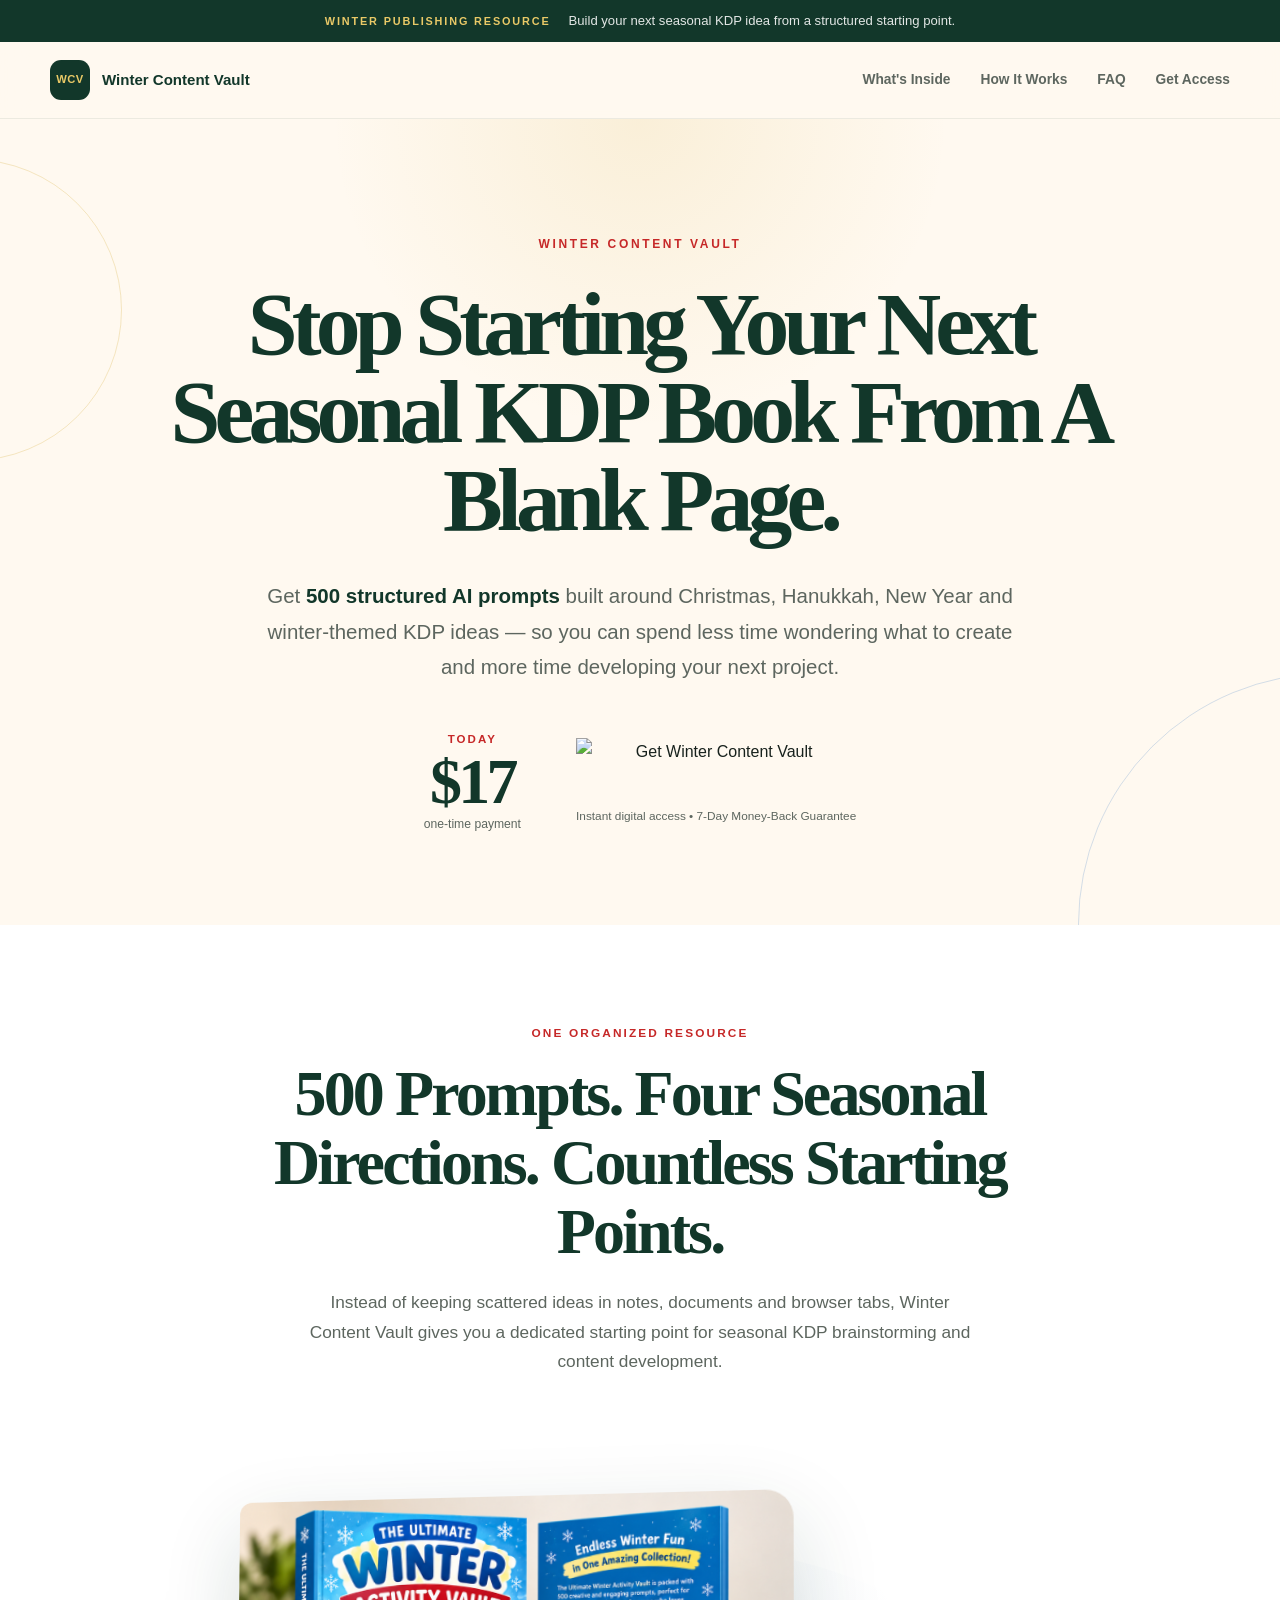
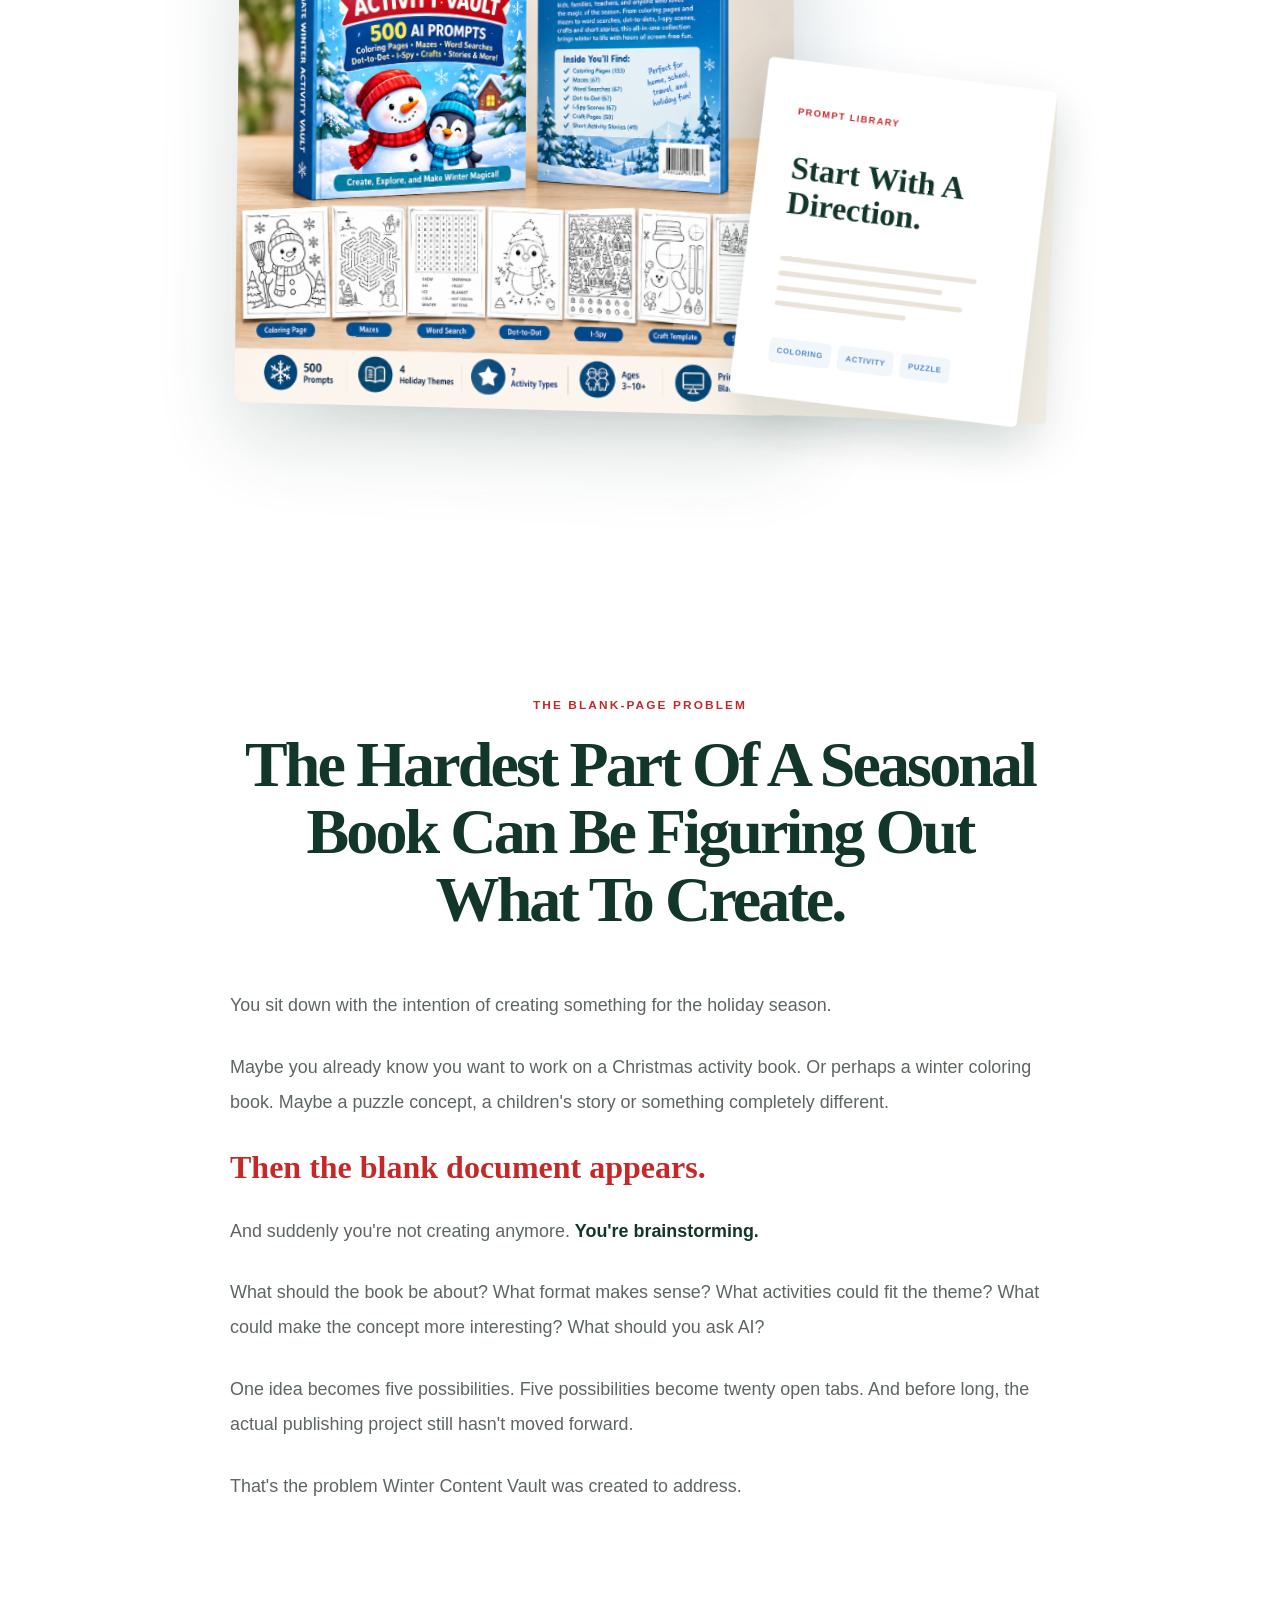
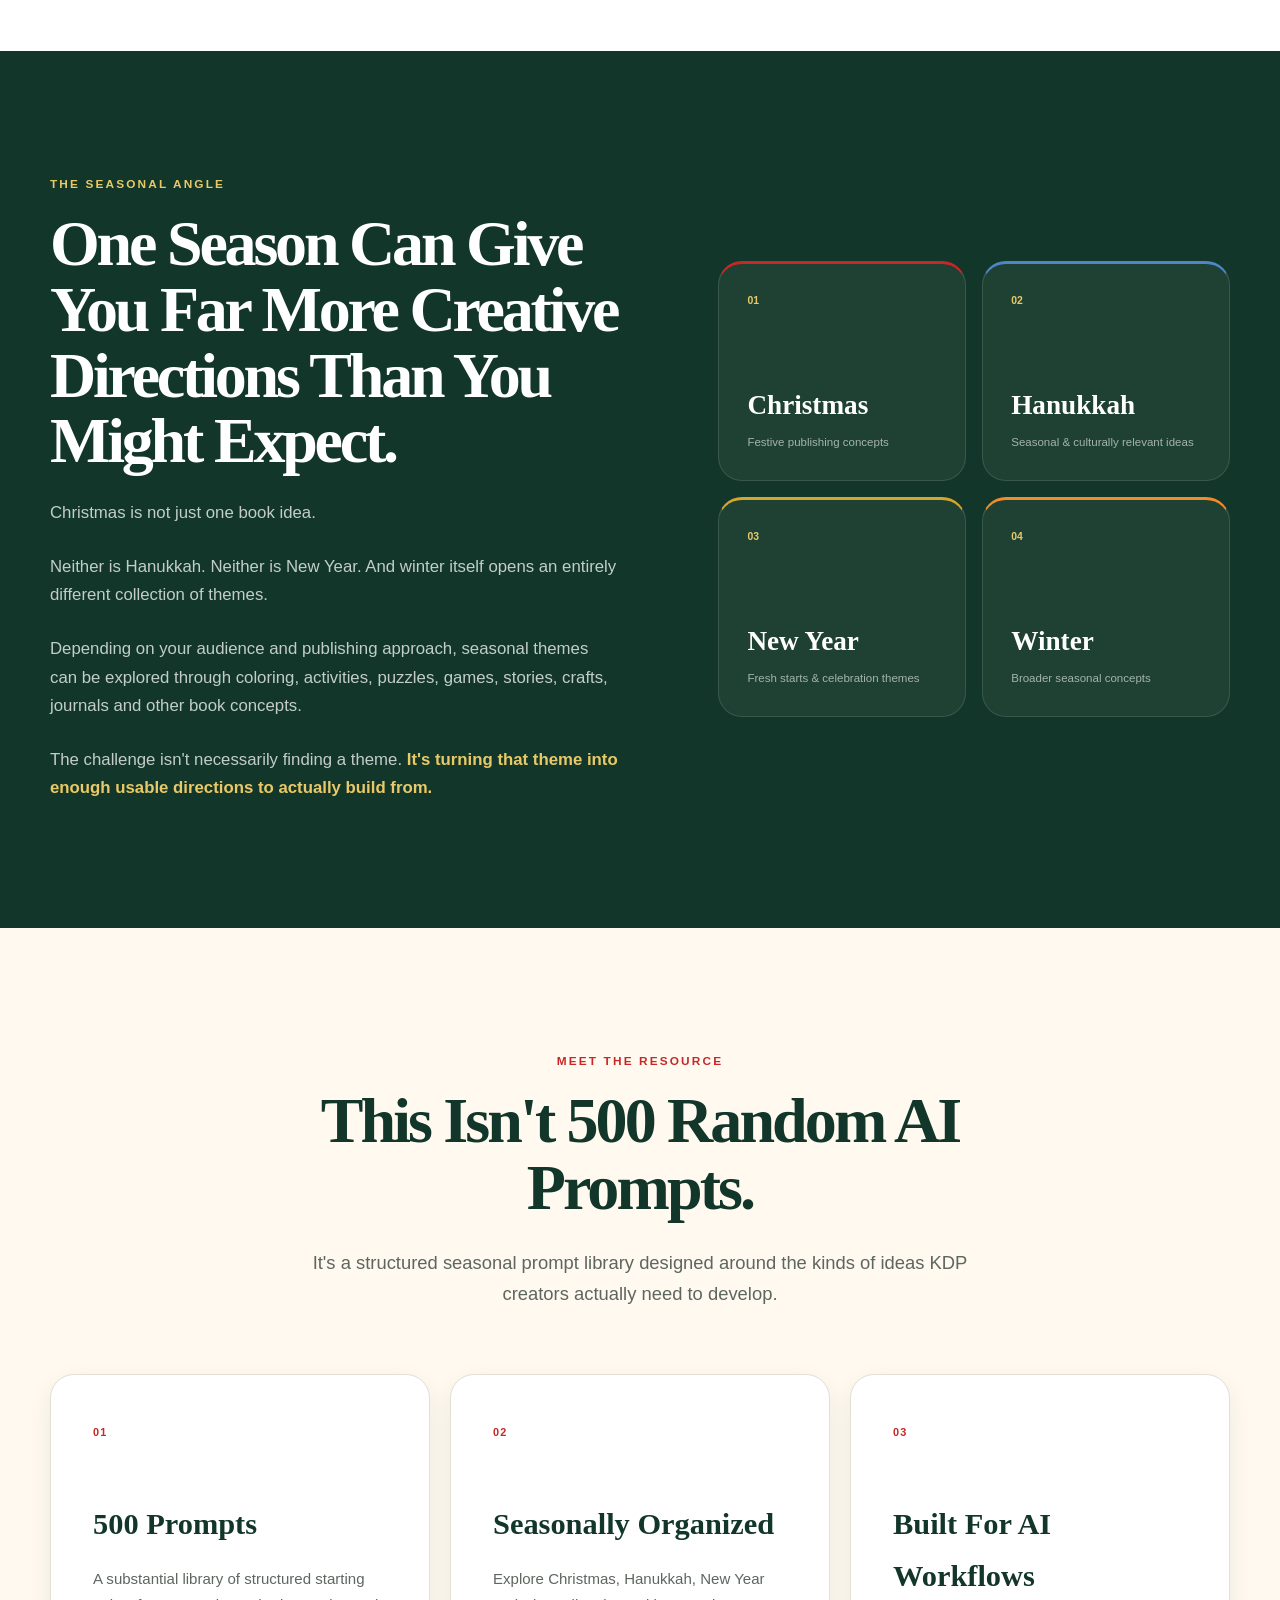
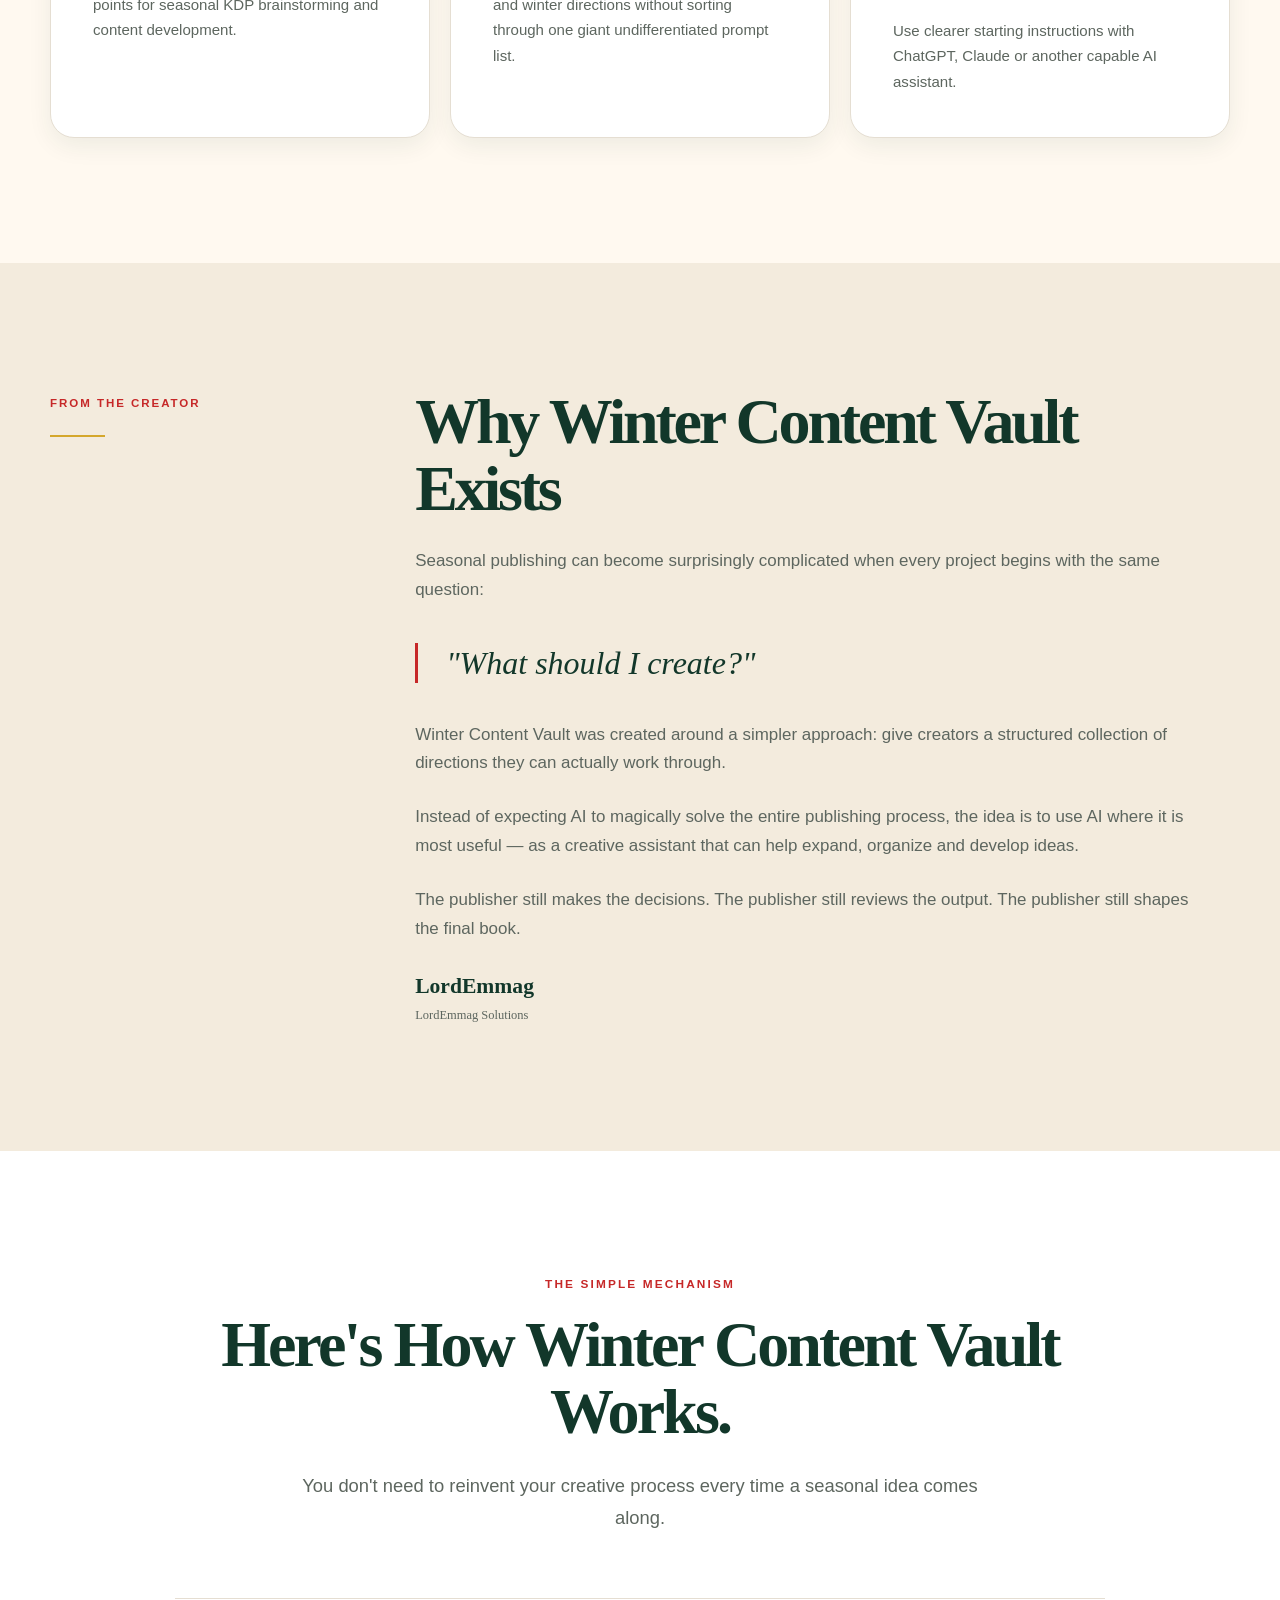
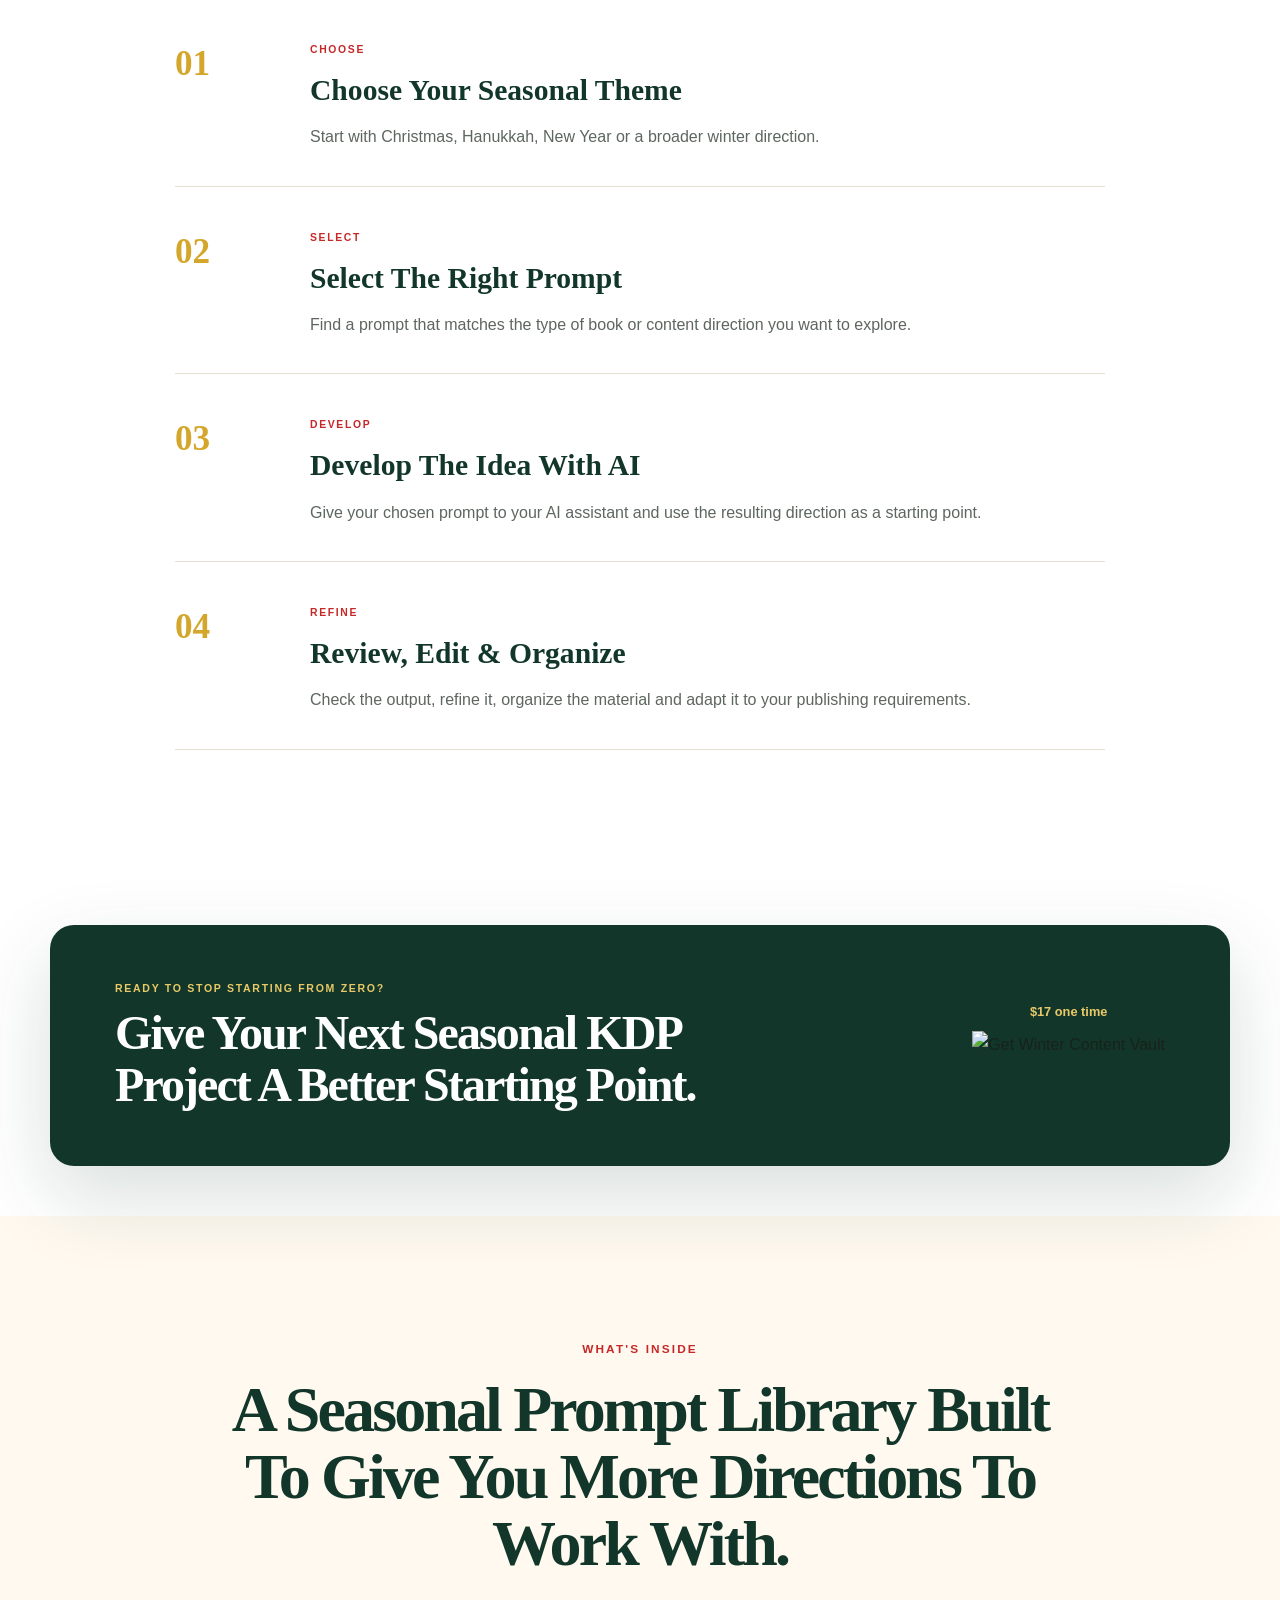
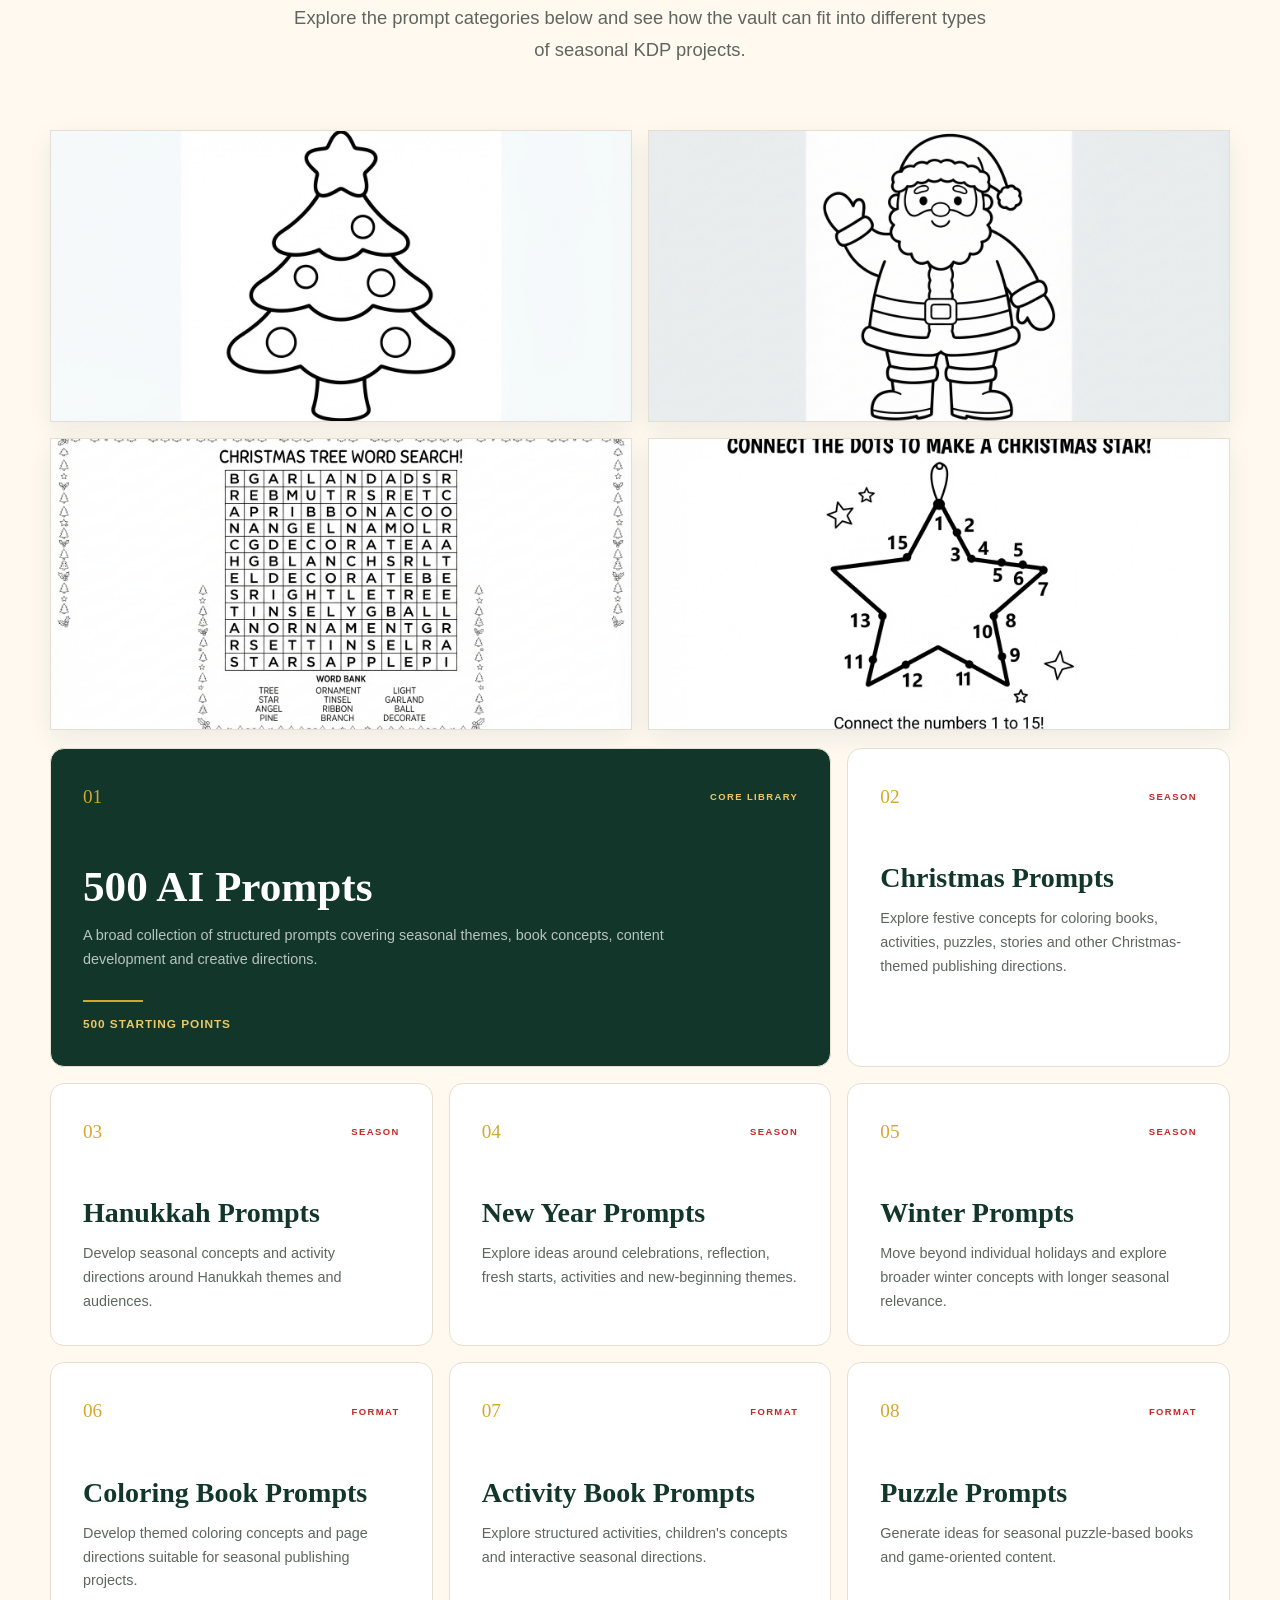
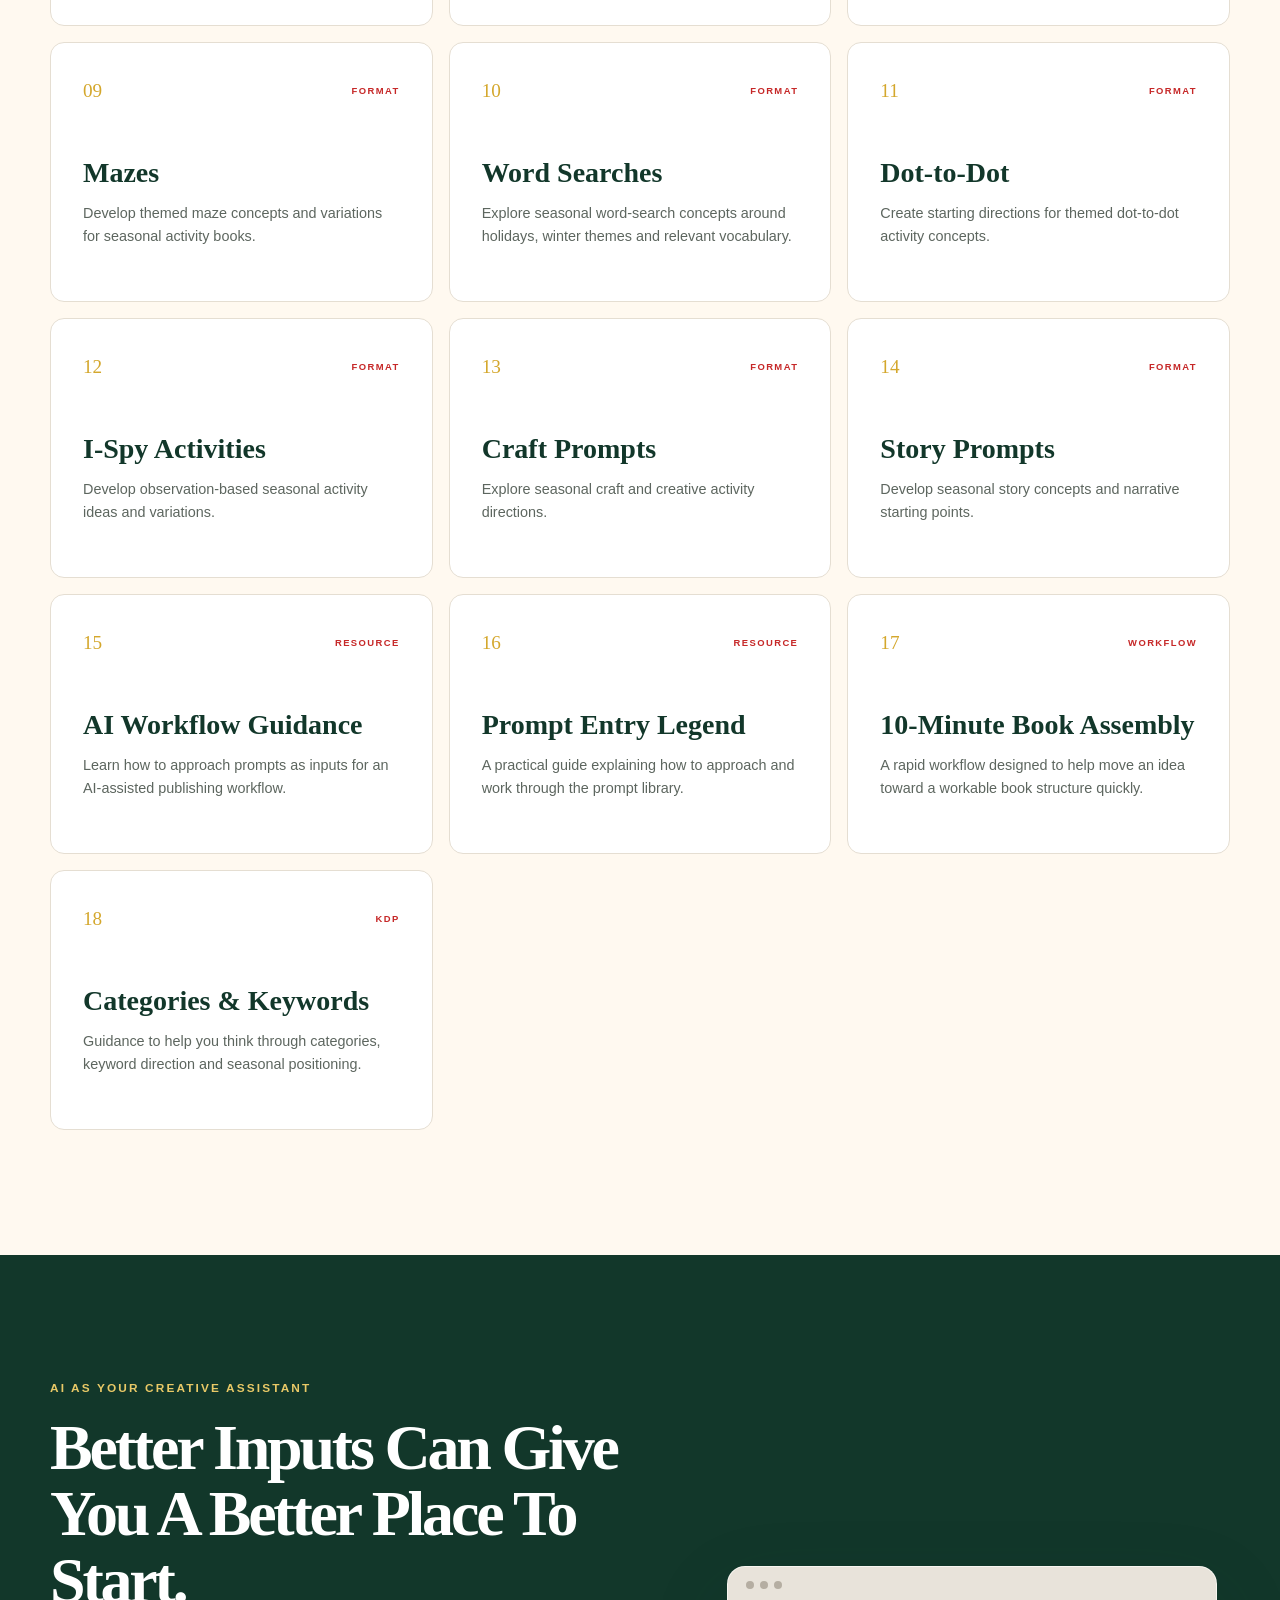
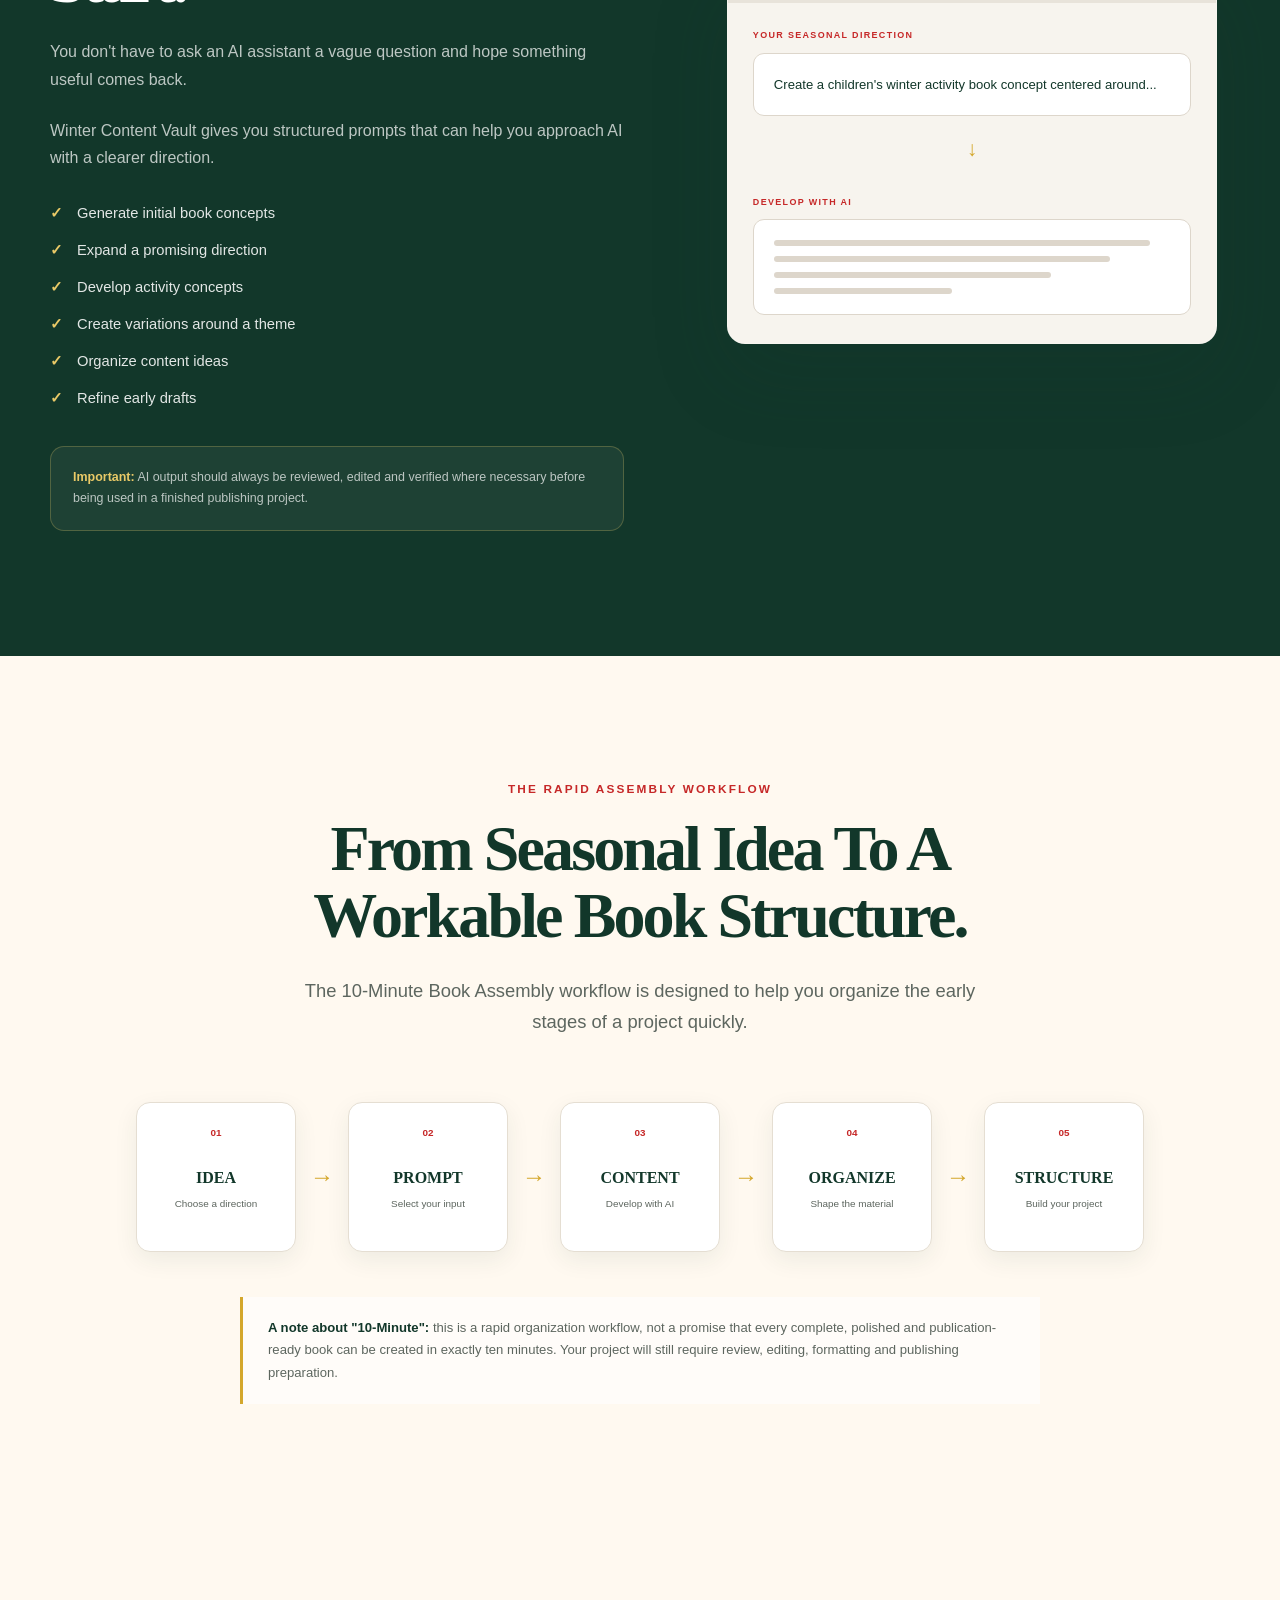
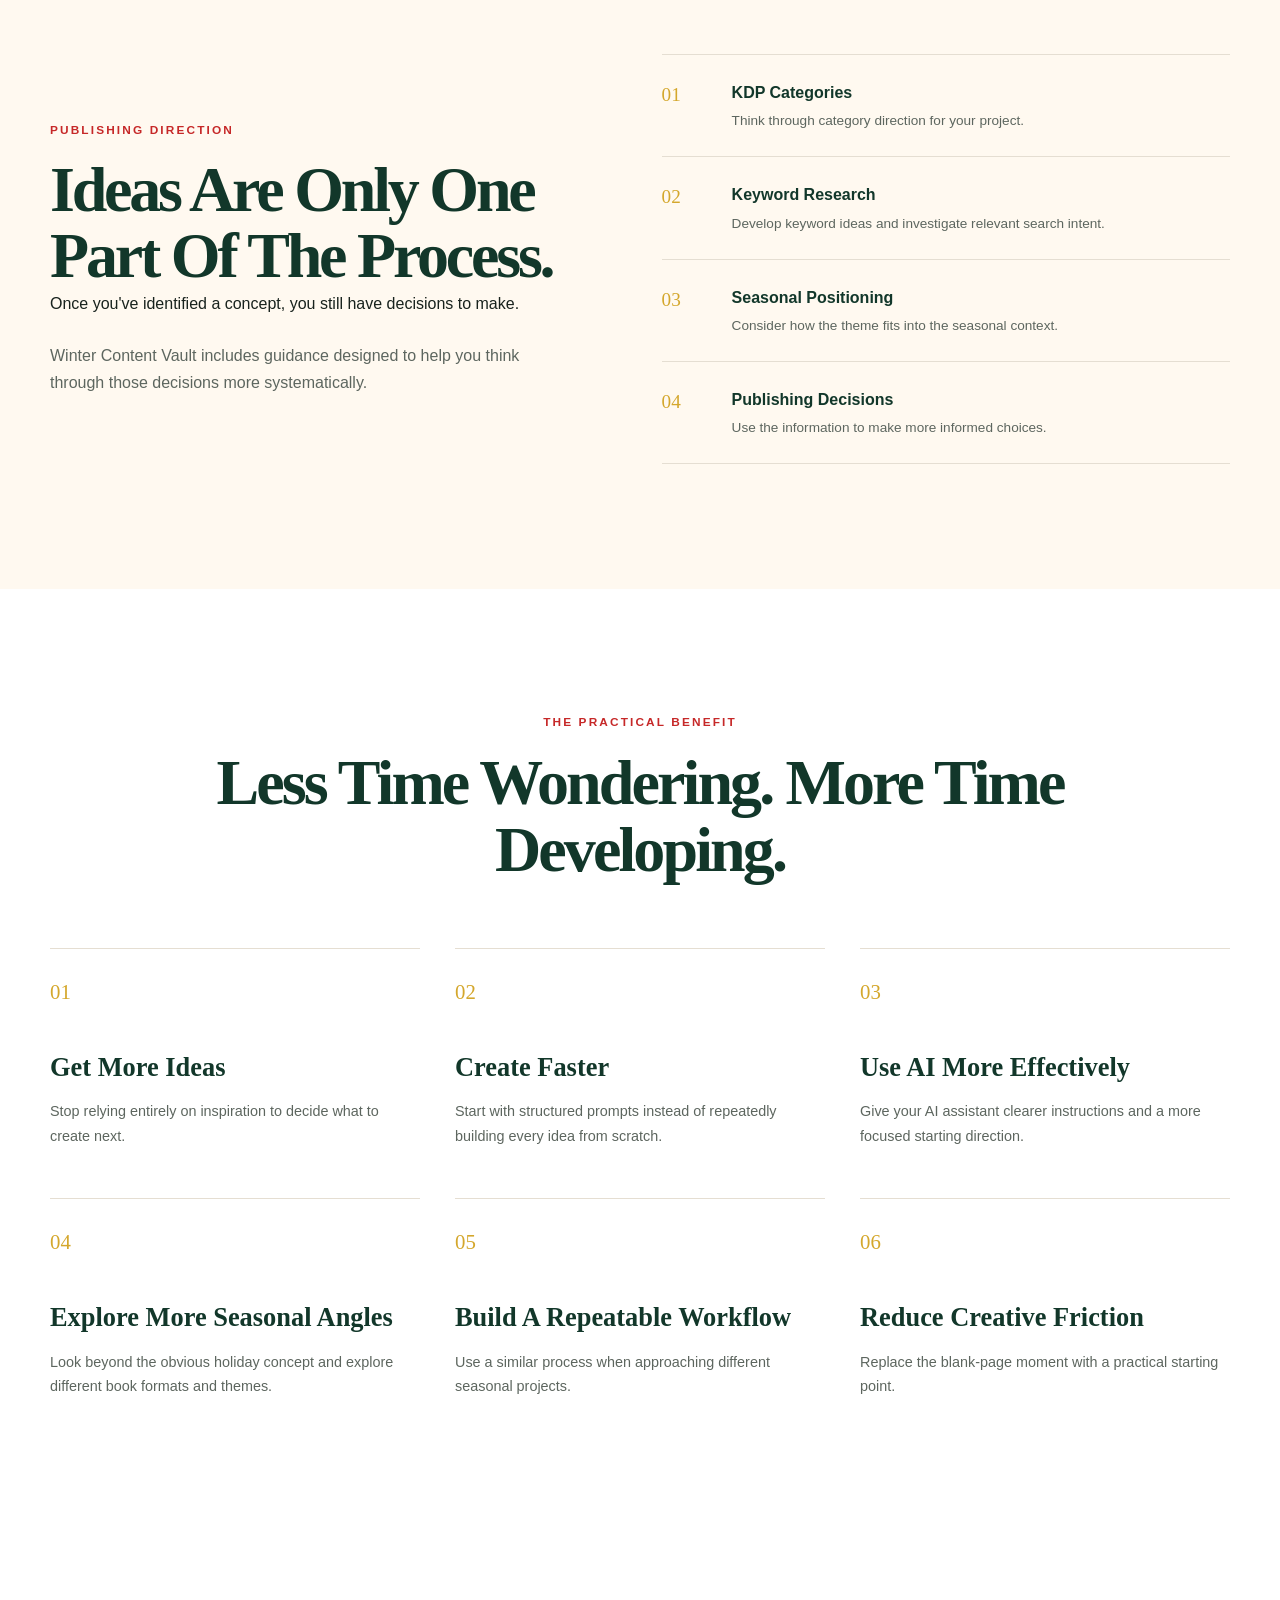
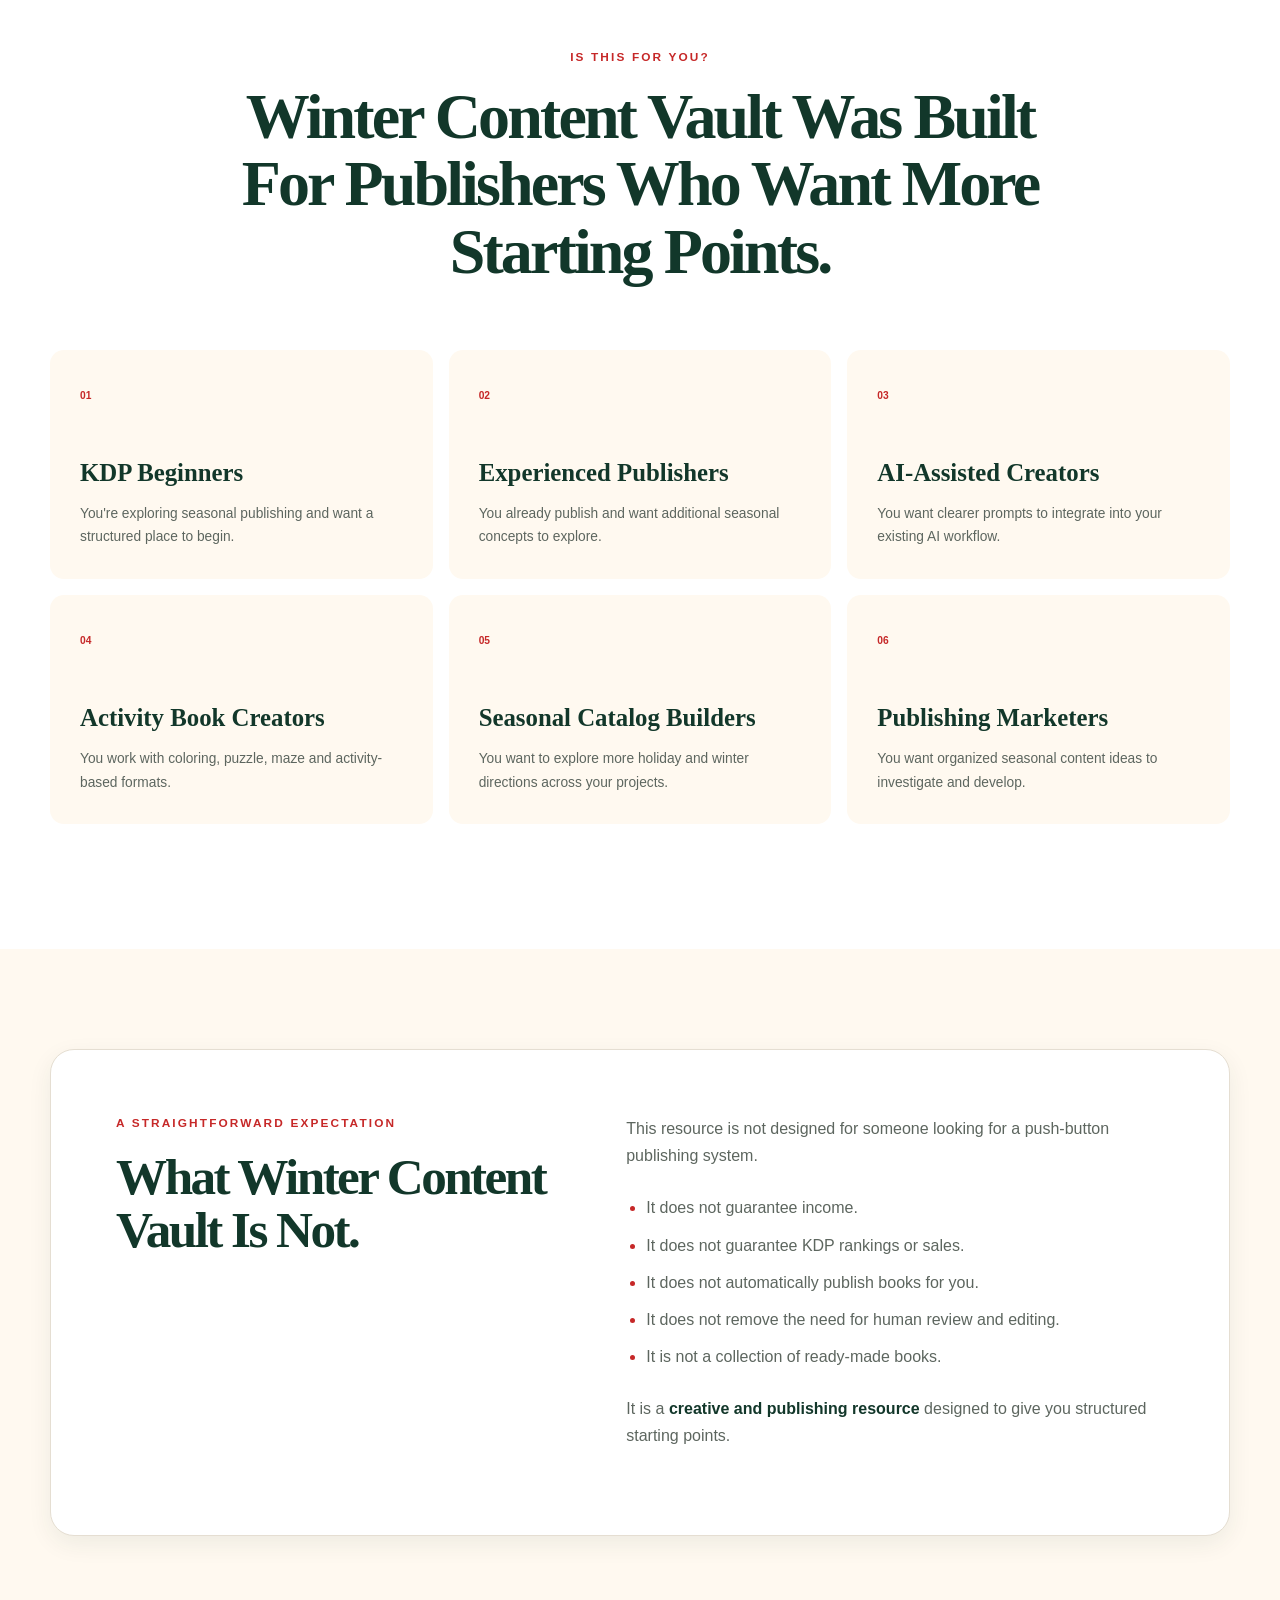
==== commit a8537376: "added mockup" ====
--- a/index.html
+++ b/index.html
@@ -161,50 +161,7 @@
                     <div class="scene-decoration decoration-two"></div>
 
                     <div class="vault-book">
-
-                        <div class="vault-book-top">
-                            <span>WINTER CONTENT VAULT</span>
-                            <span>2026 EDITION</span>
-                        </div>
-
-                        <div class="vault-book-main">
-
-                            <div class="snowflake snowflake-a">✦</div>
-                            <div class="snowflake snowflake-b">✦</div>
-
-                            <p class="book-small-title">
-                                THE SEASONAL KDP
-                            </p>
-
-                            <h3>
-                                500 AI
-                                <br>
-                                PROMPTS
-                            </h3>
-
-                            <div class="book-divider"></div>
-
-                            <p>
-                                Christmas
-                                <span>•</span>
-                                Hanukkah
-                                <span>•</span>
-                                New Year
-                                <span>•</span>
-                                Winter
-                            </p>
-
-                            <div class="book-seal">
-                                <span>AI</span>
-                                <small>CREATIVE<br>RESOURCE</small>
-                            </div>
-
-                        </div>
-
-                        <div class="vault-book-bottom">
-                            KDP PUBLISHING RESOURCE
-                        </div>
-
+                        <img src="Assets/images/FE/FE Mockup.png" alt="Winter Content Vault product mockup" loading="eager">
                     </div>
 
 
--- a/Assets/css/style.css
+++ b/Assets/css/style.css
@@ -455,27 +455,25 @@
 .vault-book {
     position: relative;
     z-index: 3;
-    width: 390px;
-    min-height: 520px;
-    overflow: hidden;
-    border-radius: 8px 22px 22px 8px;
-    background: var(--evergreen);
+    width: min(530px, 68vw);
+    min-height: auto;
+    overflow: visible;
+    border-radius: 12px 26px 26px 12px;
+    background: transparent;
+    box-shadow: none;
+    transform: perspective(1400px) rotateY(-8deg) rotateX(2deg) scale(1.06);
+}
+
+.vault-book img {
+    display: block;
+    width: 100%;
+    height: auto;
+    border-radius: 12px 26px 26px 12px;
     box-shadow: var(--shadow-lg);
-    transform: perspective(1400px) rotateY(-8deg) rotateX(2deg);
 }
 
 .vault-book::after {
-    position: absolute;
-    top: 0;
-    right: 0;
-    width: 12px;
-    height: 100%;
-    content: "";
-    background: linear-gradient(
-        to right,
-        rgba(255,255,255,0.12),
-        rgba(255,255,255,0)
-    );
+    display: none;
 }
 
 .vault-book-top {
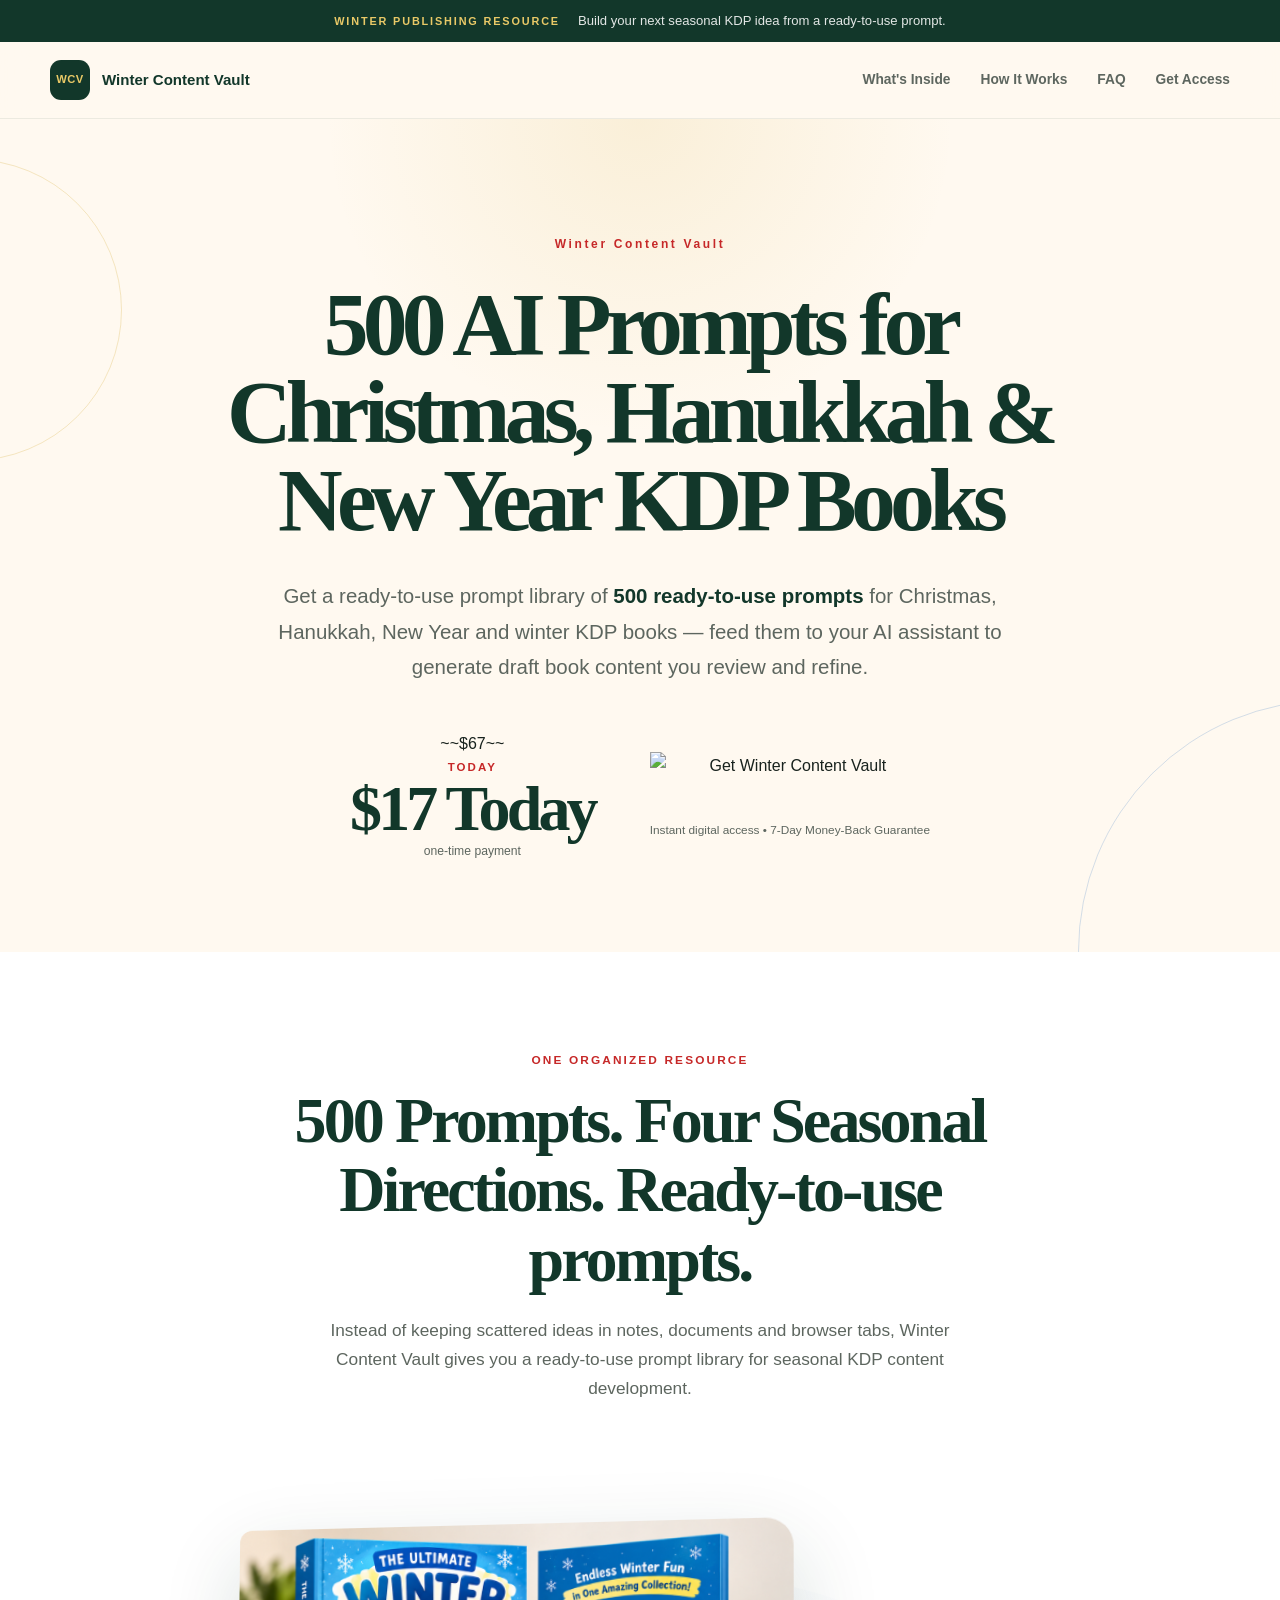
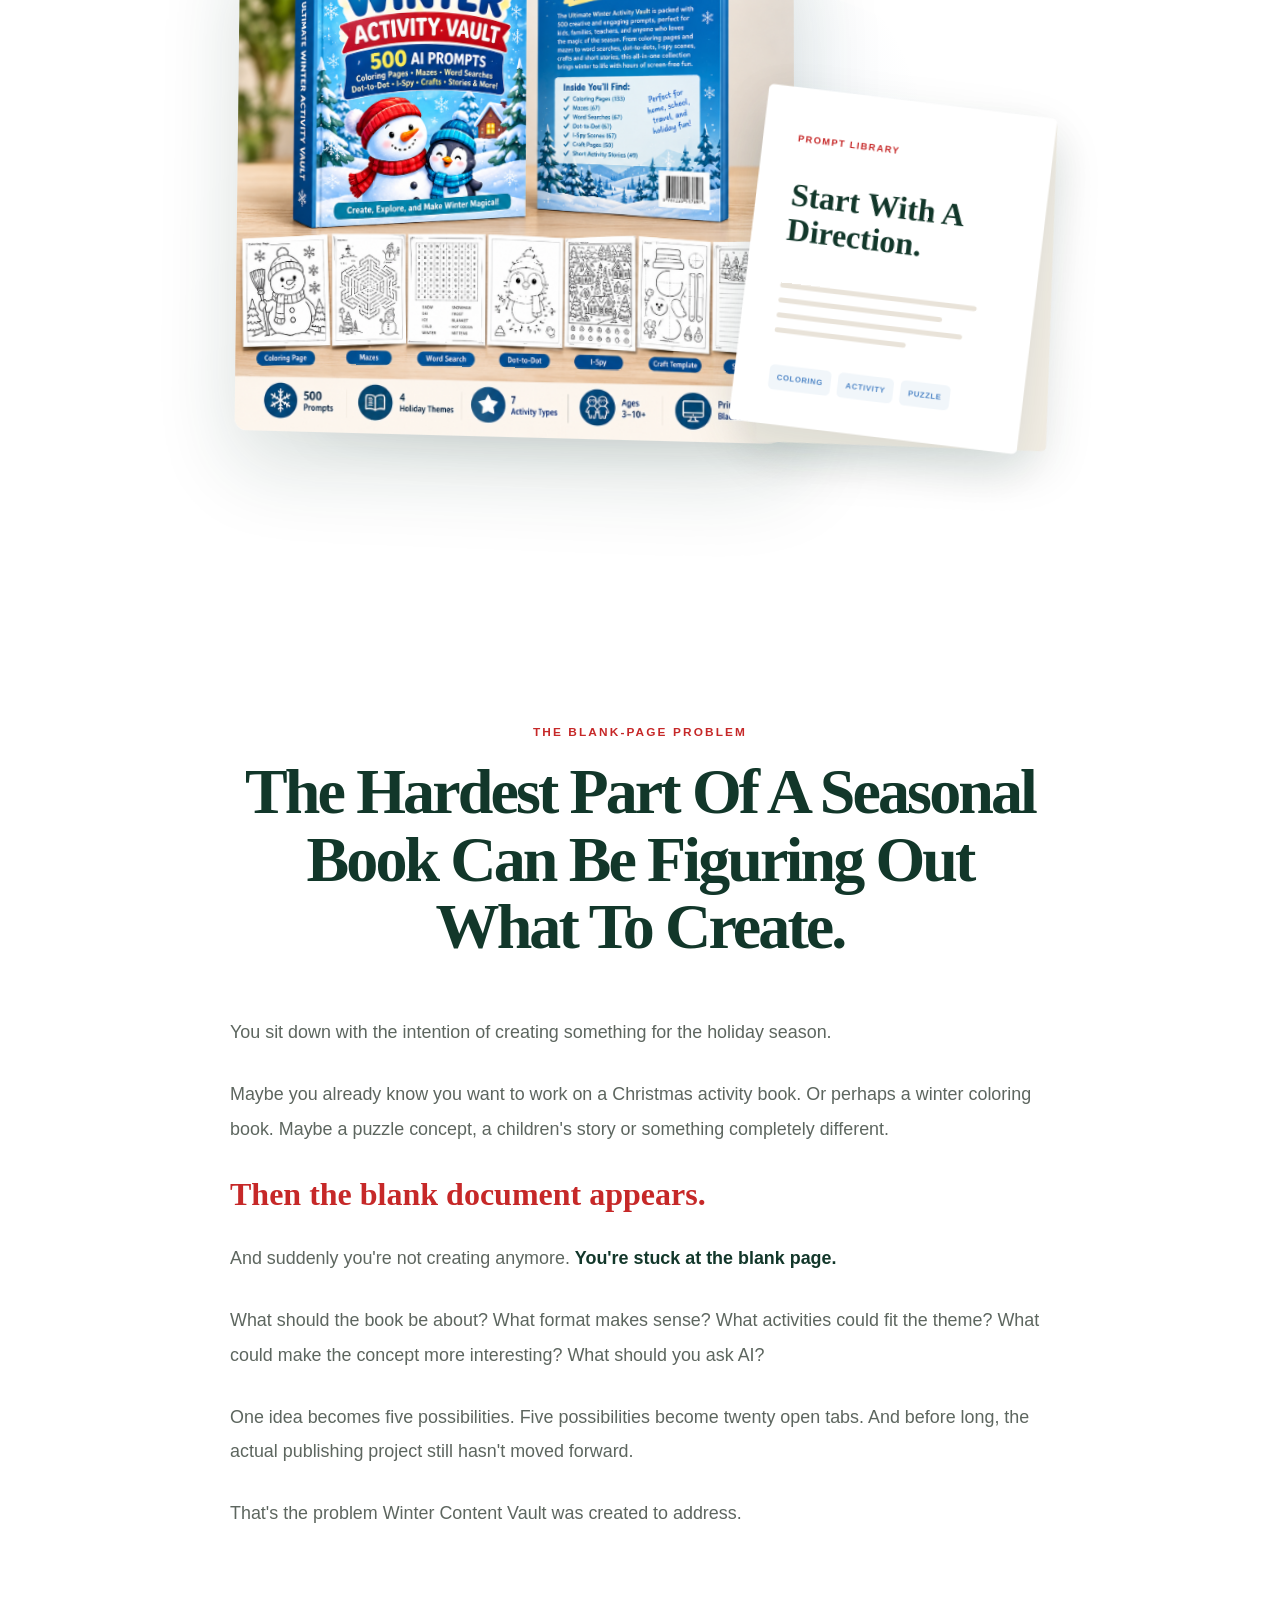
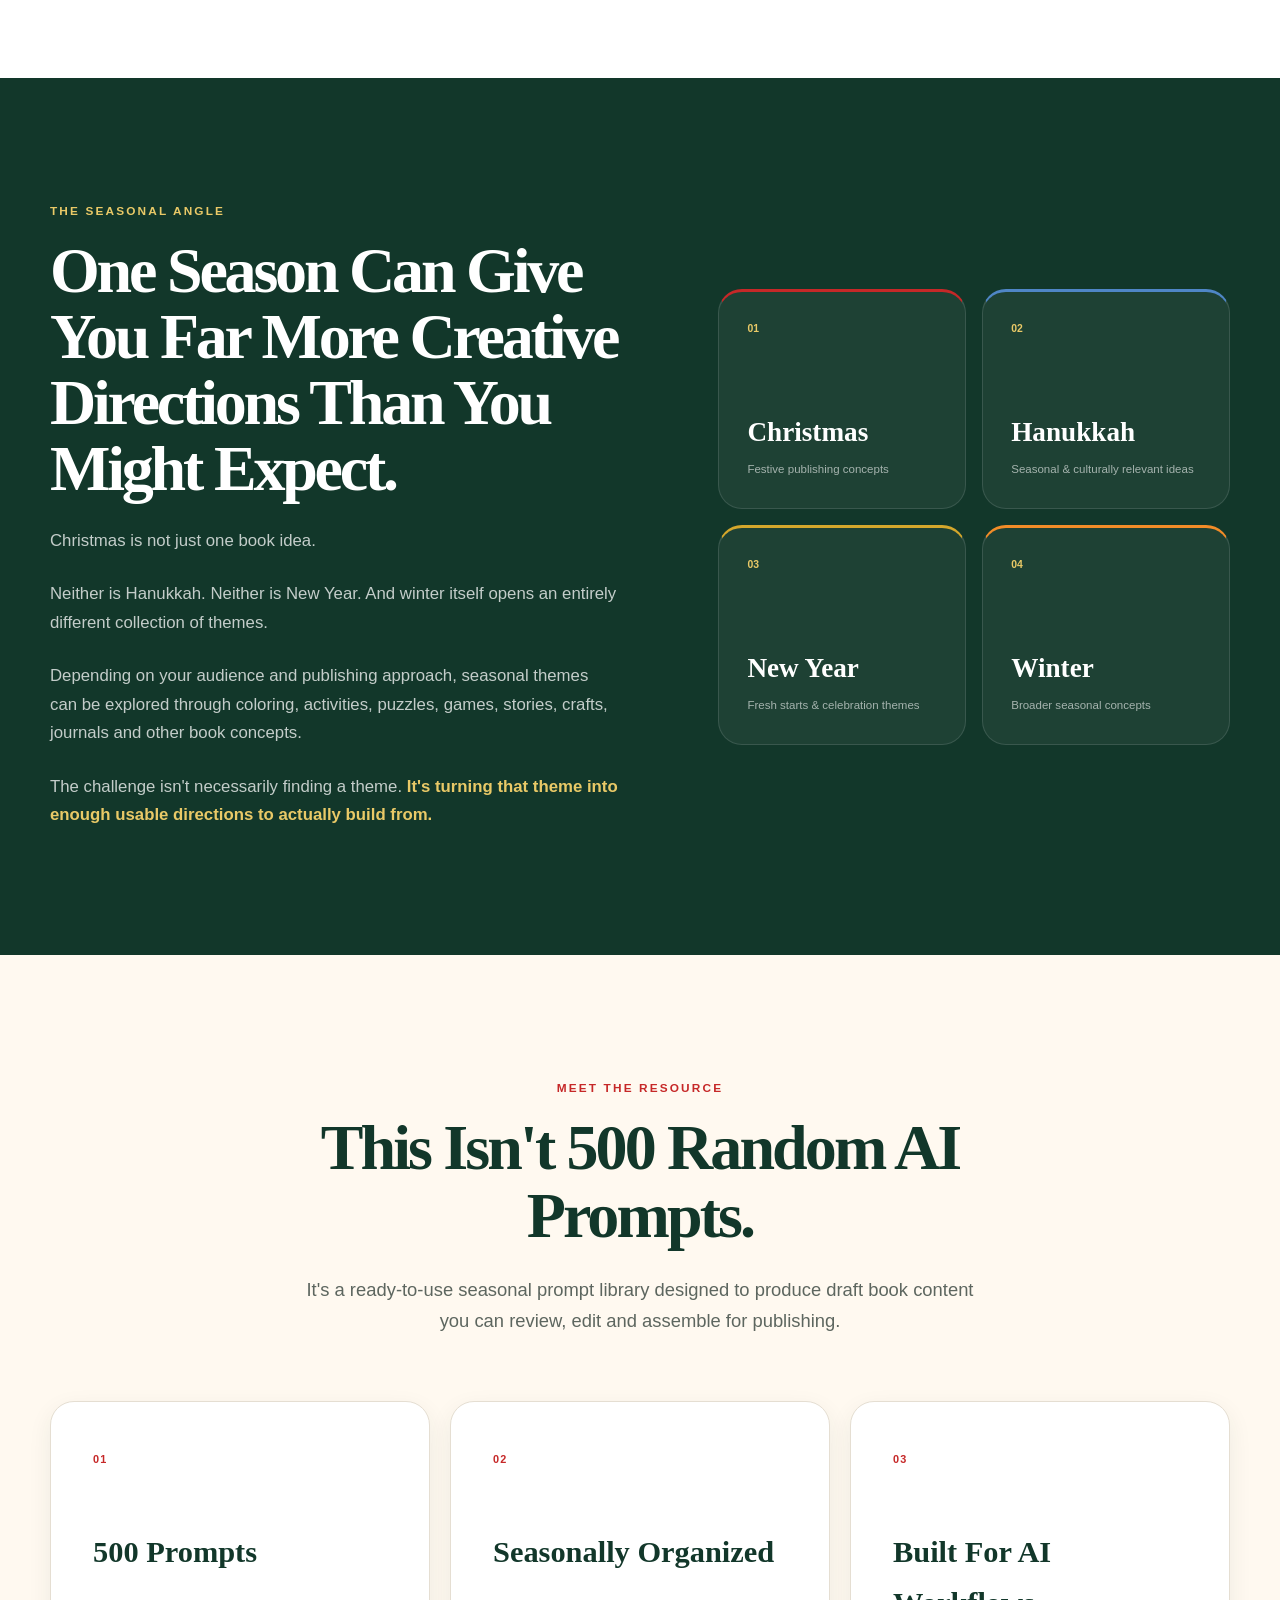
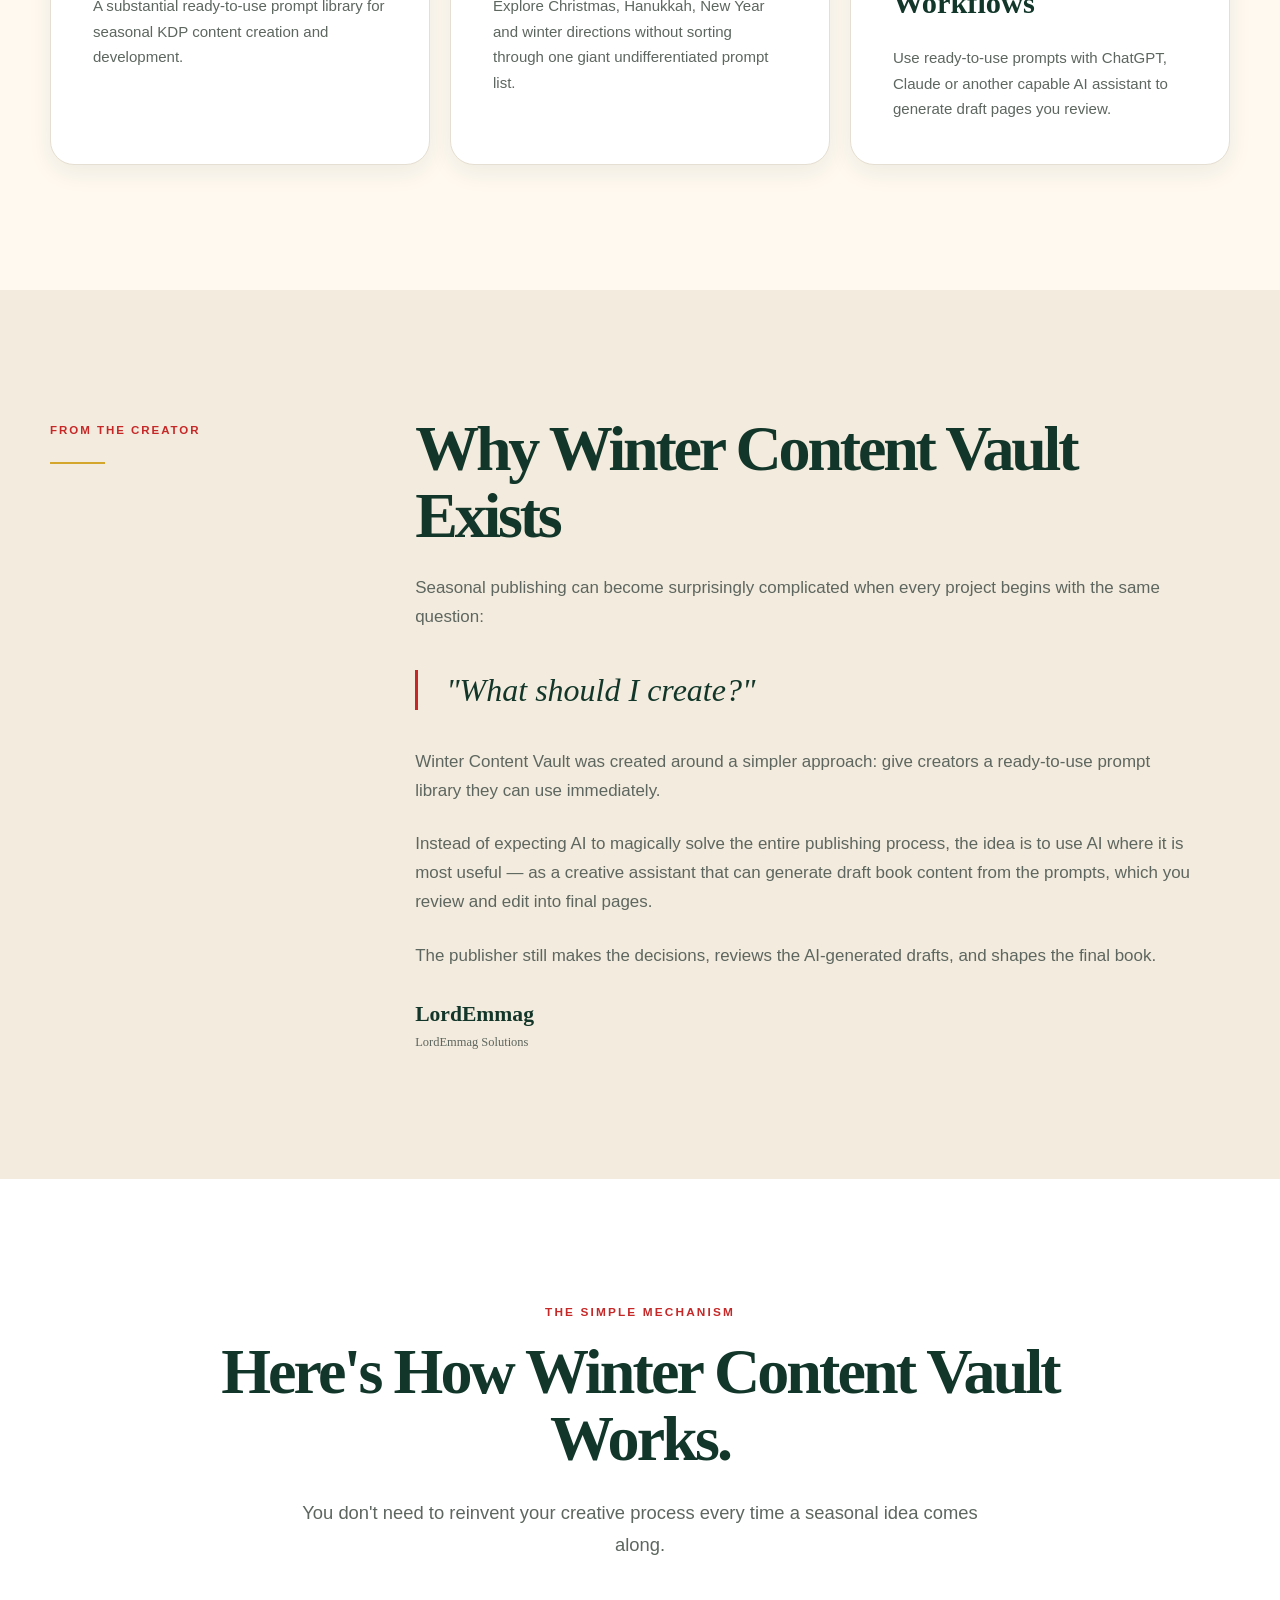
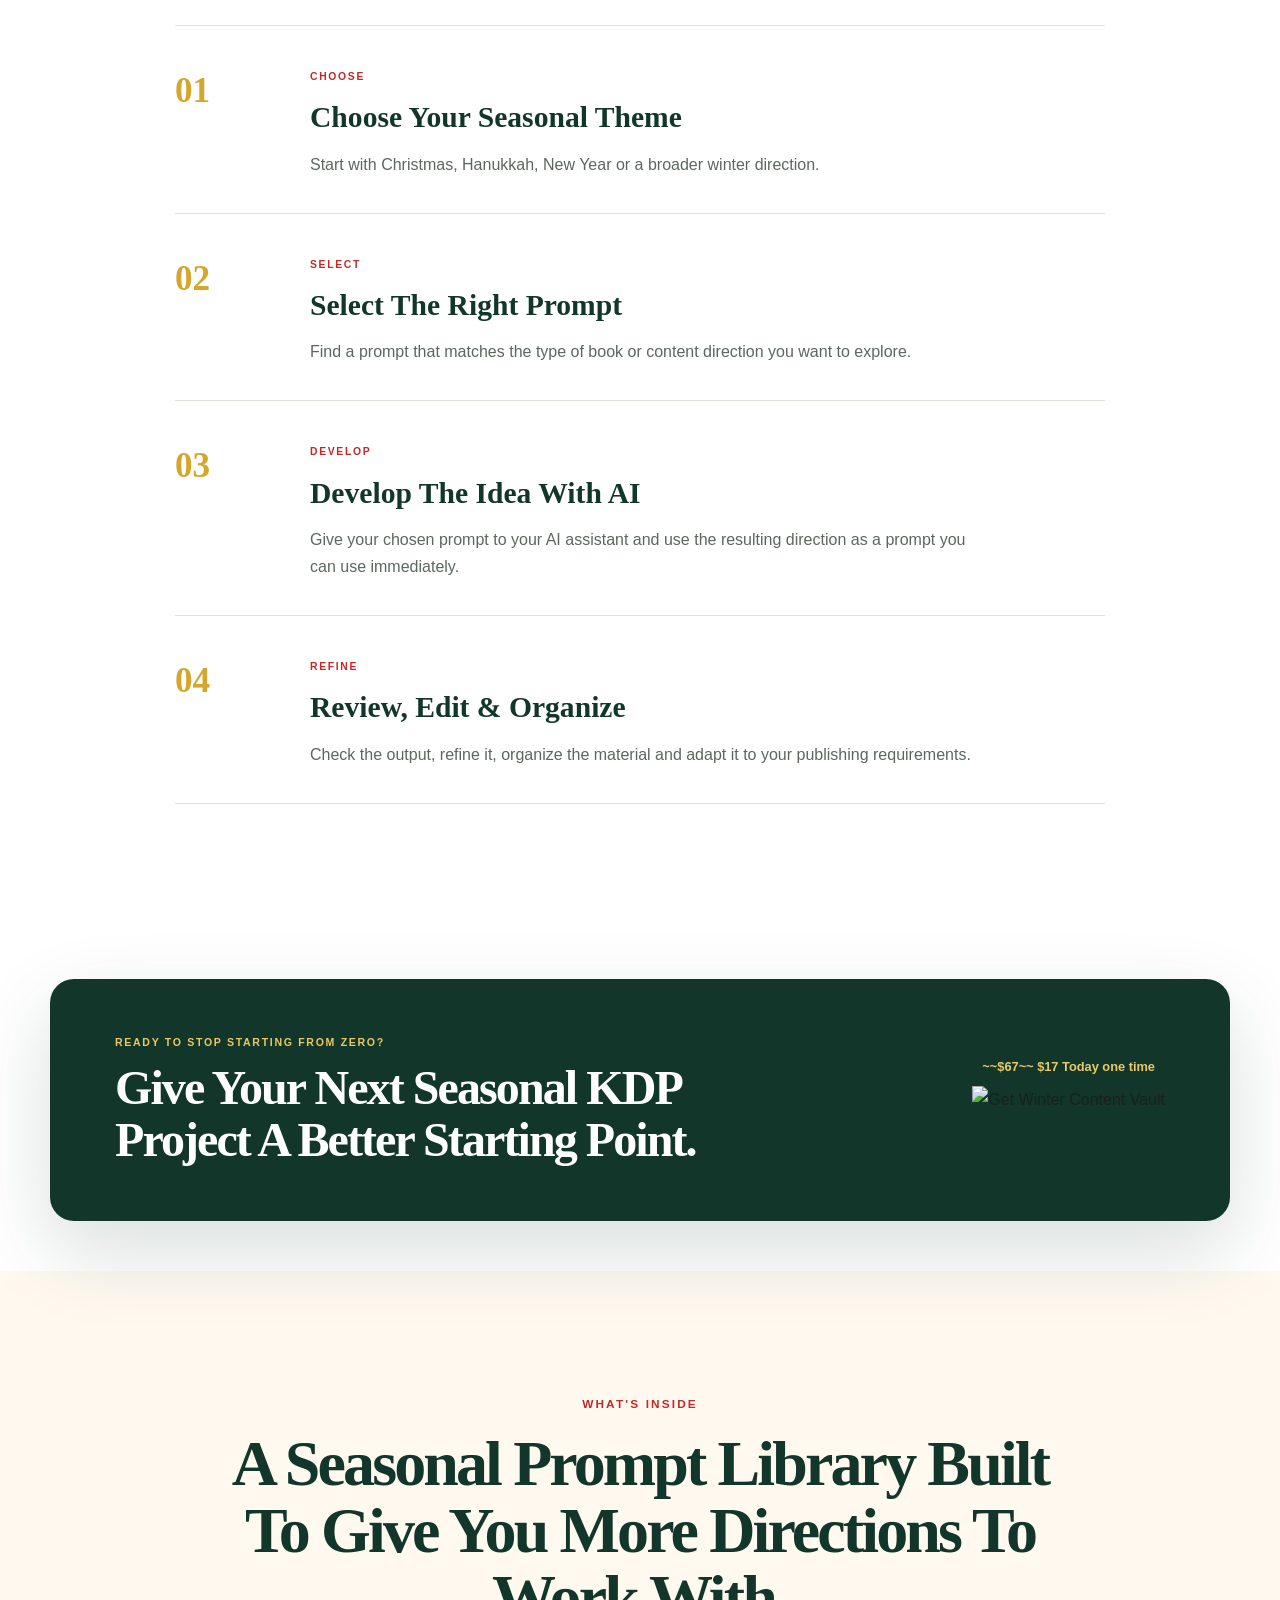
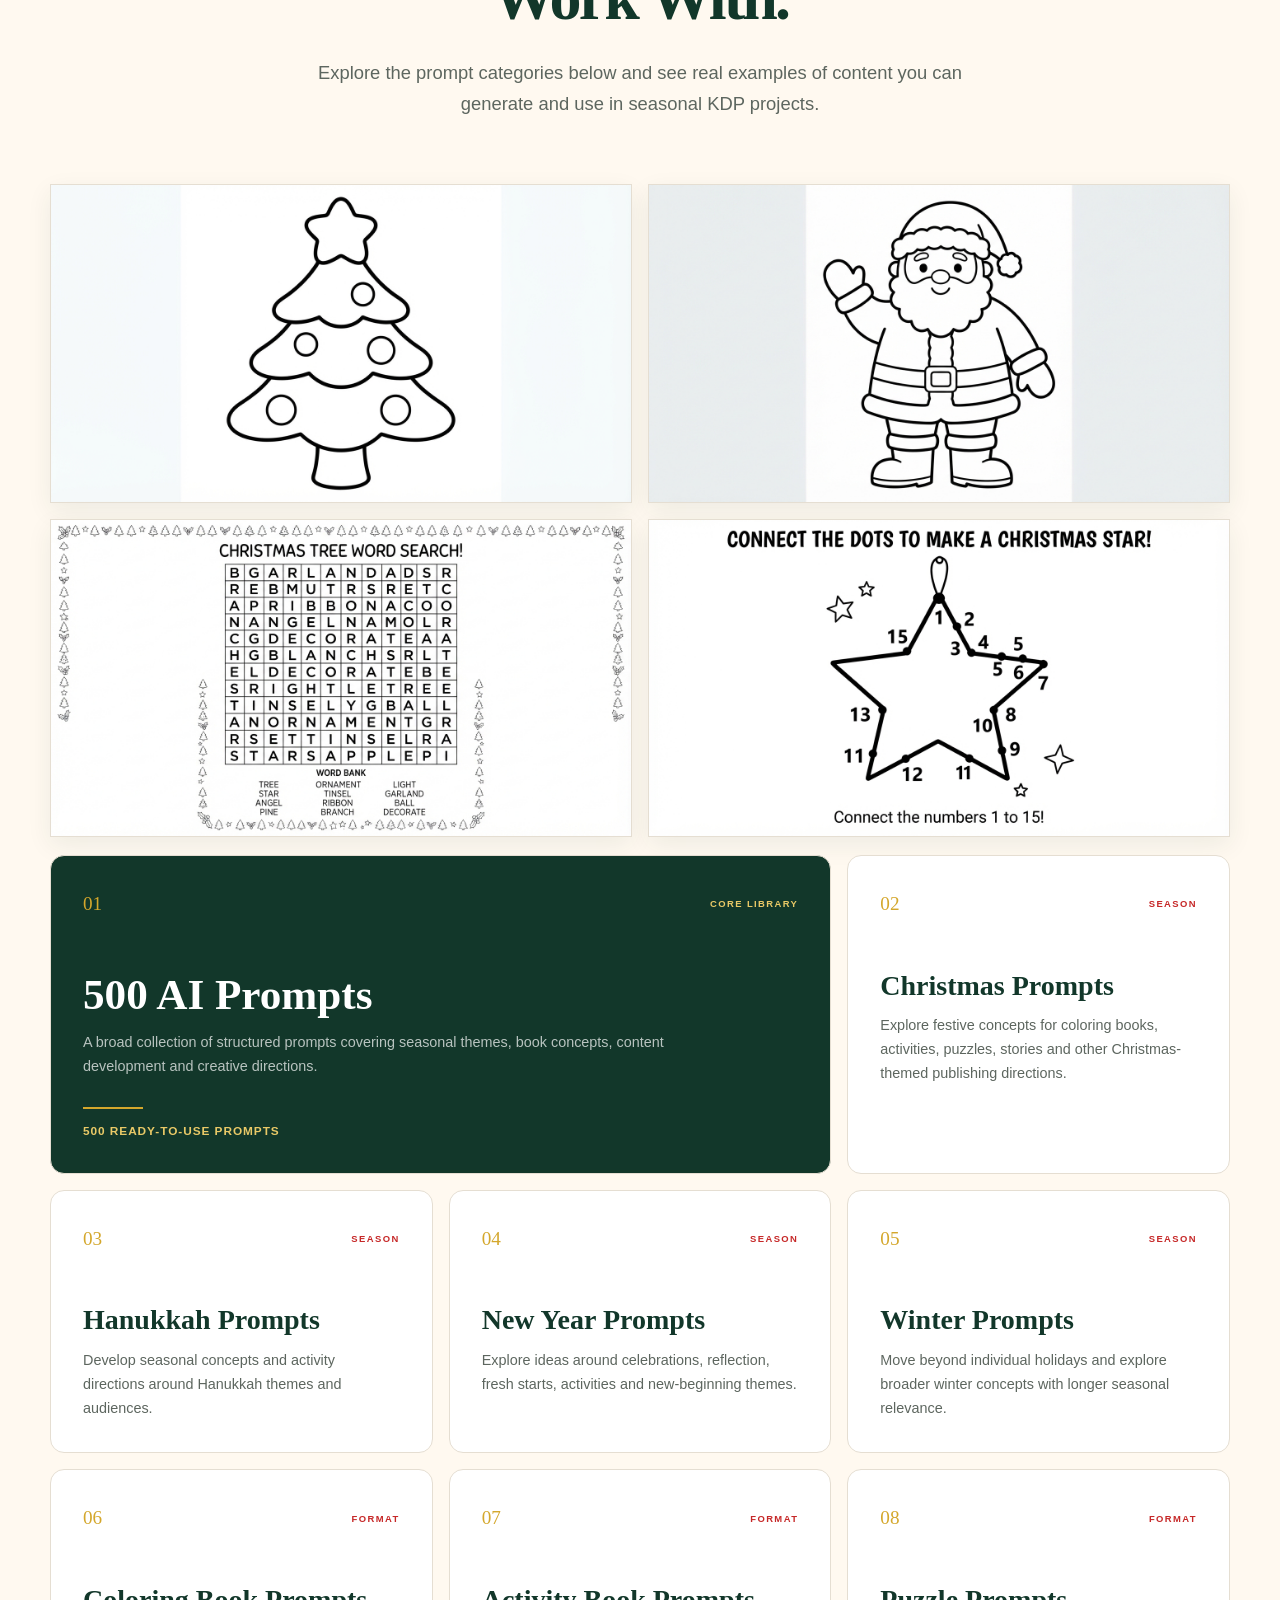
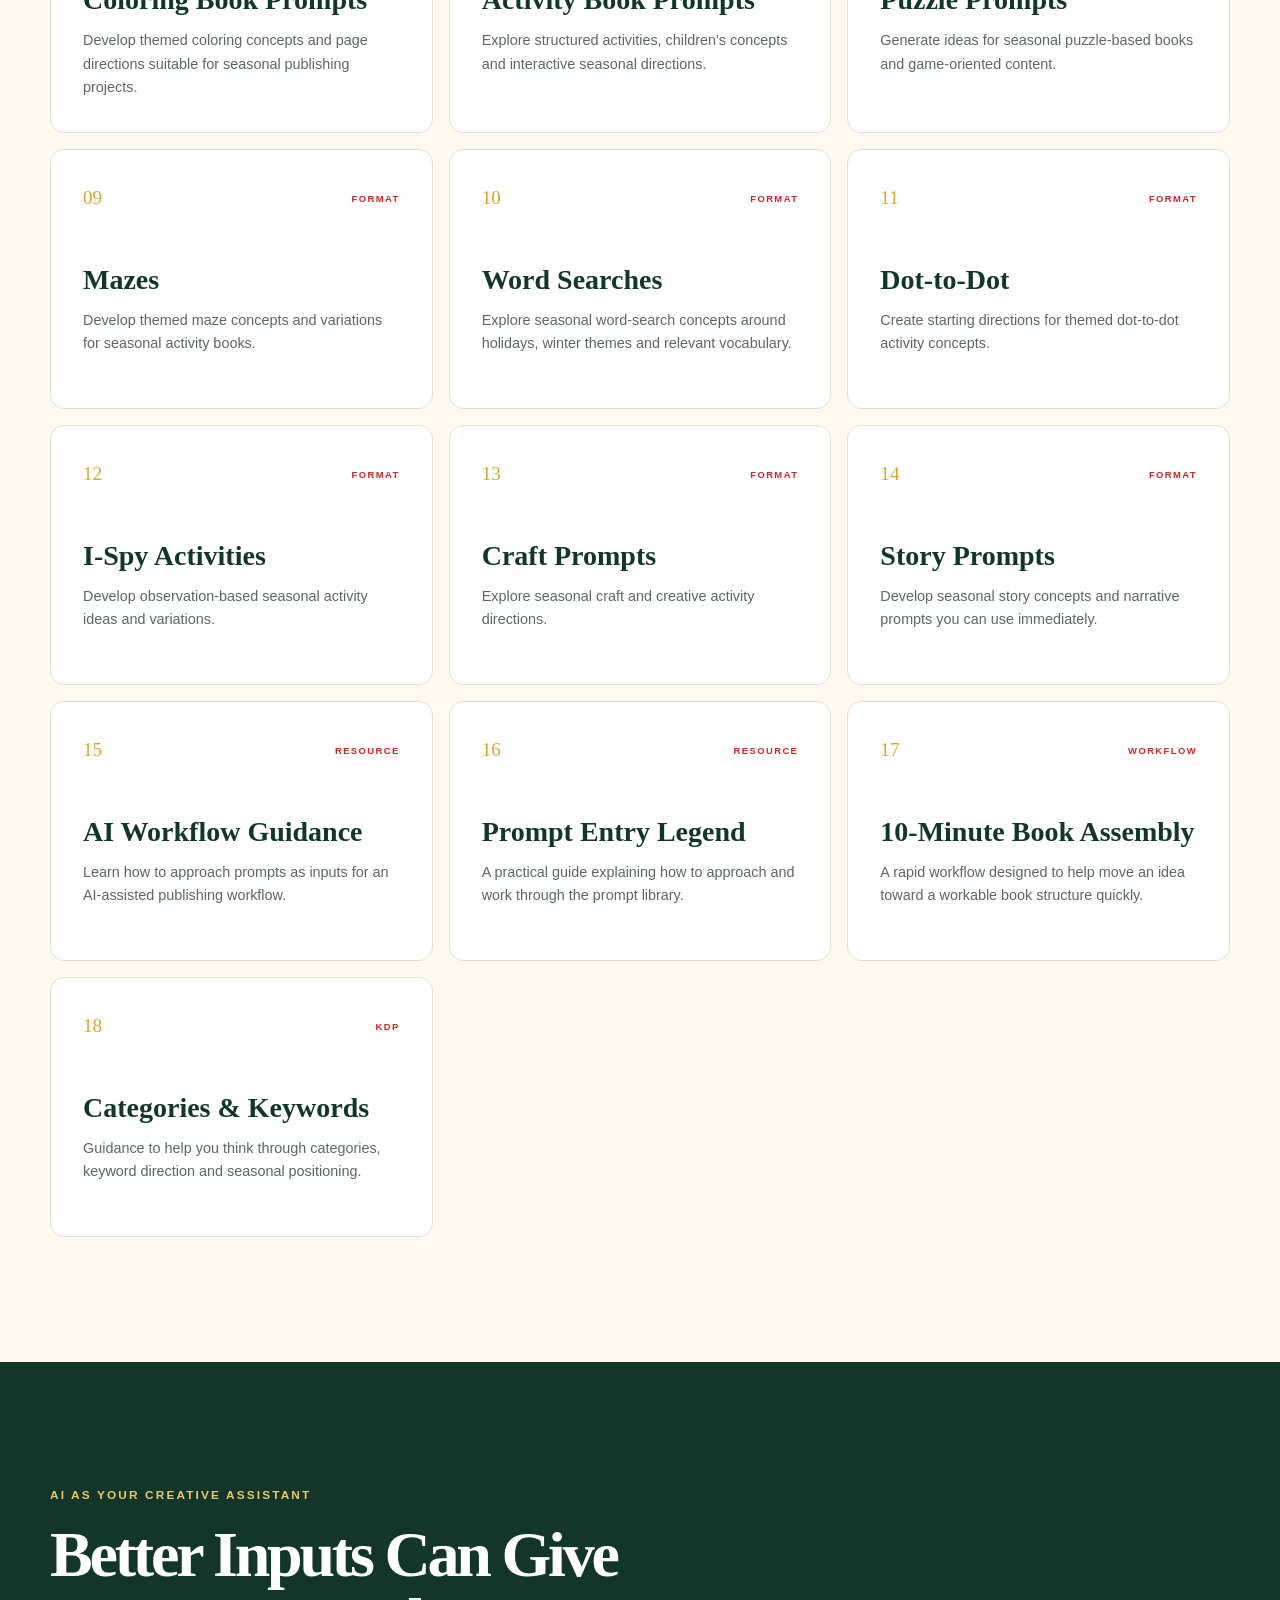
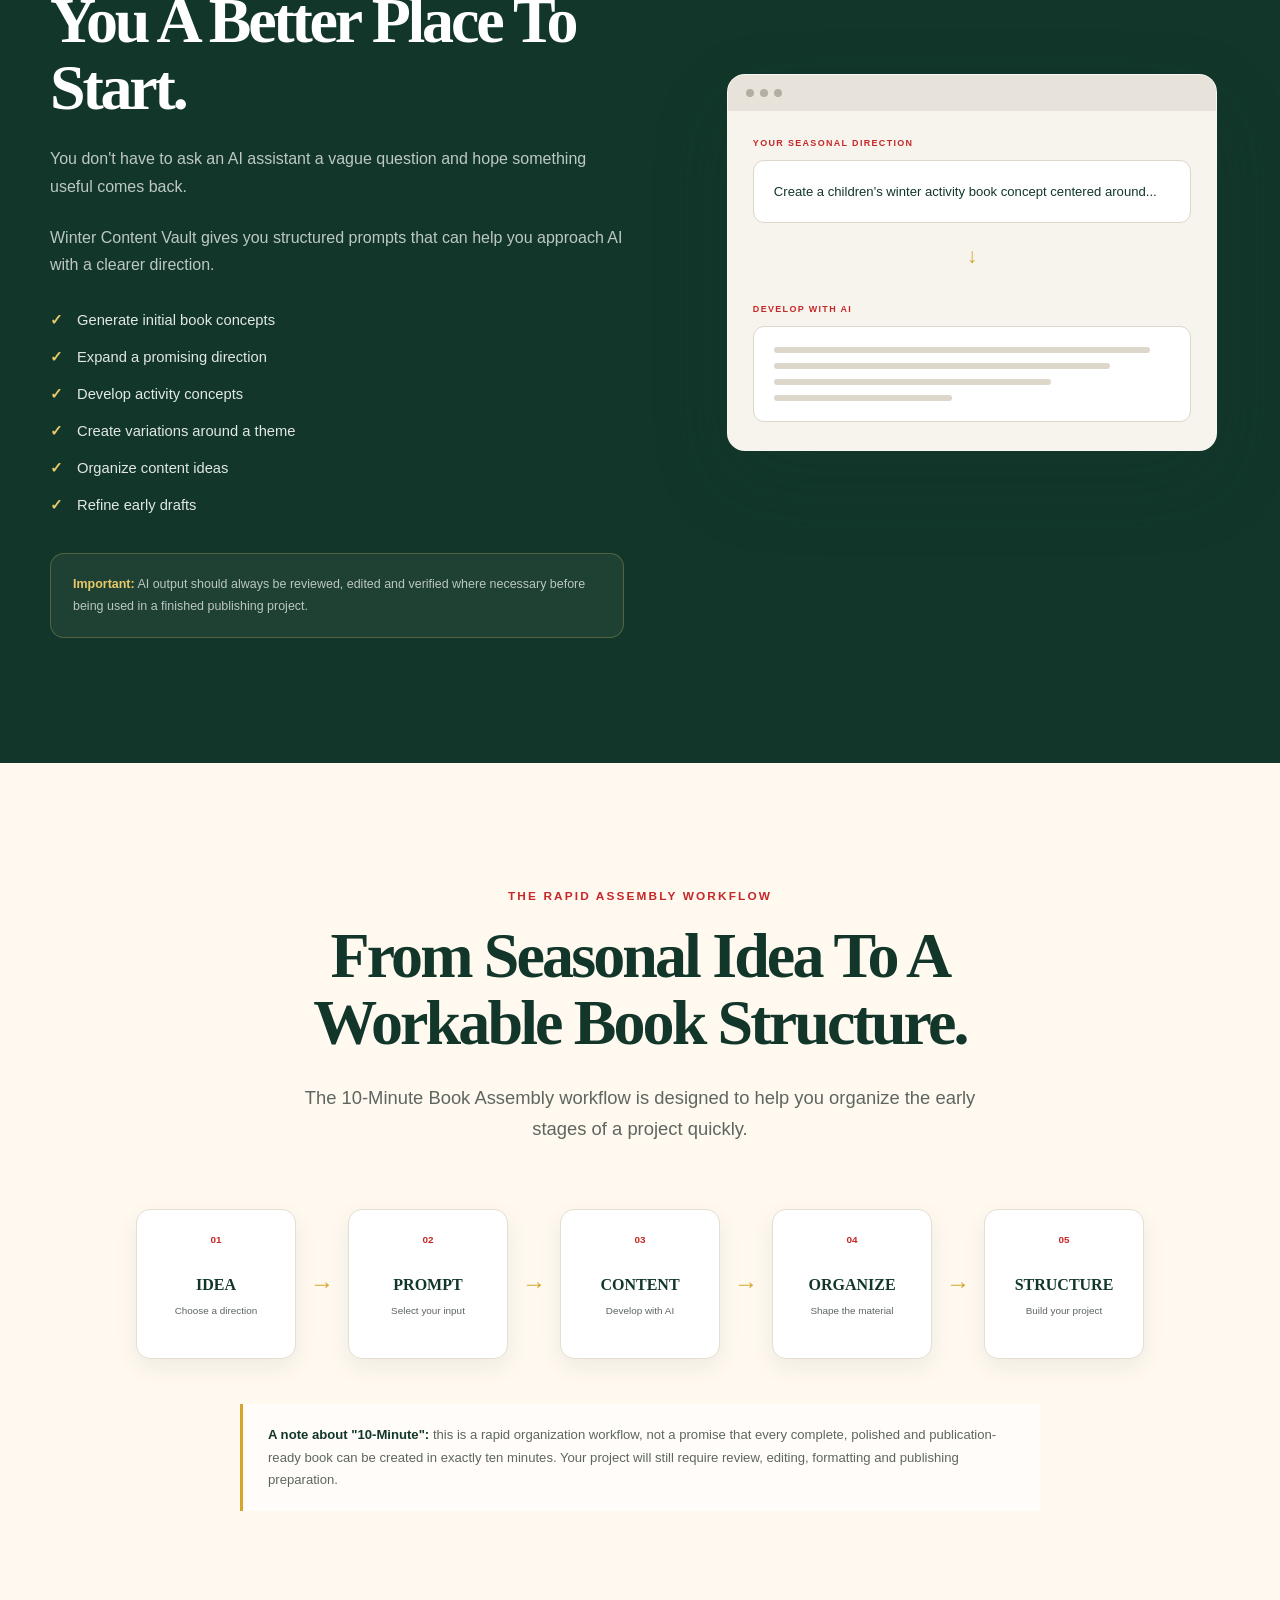
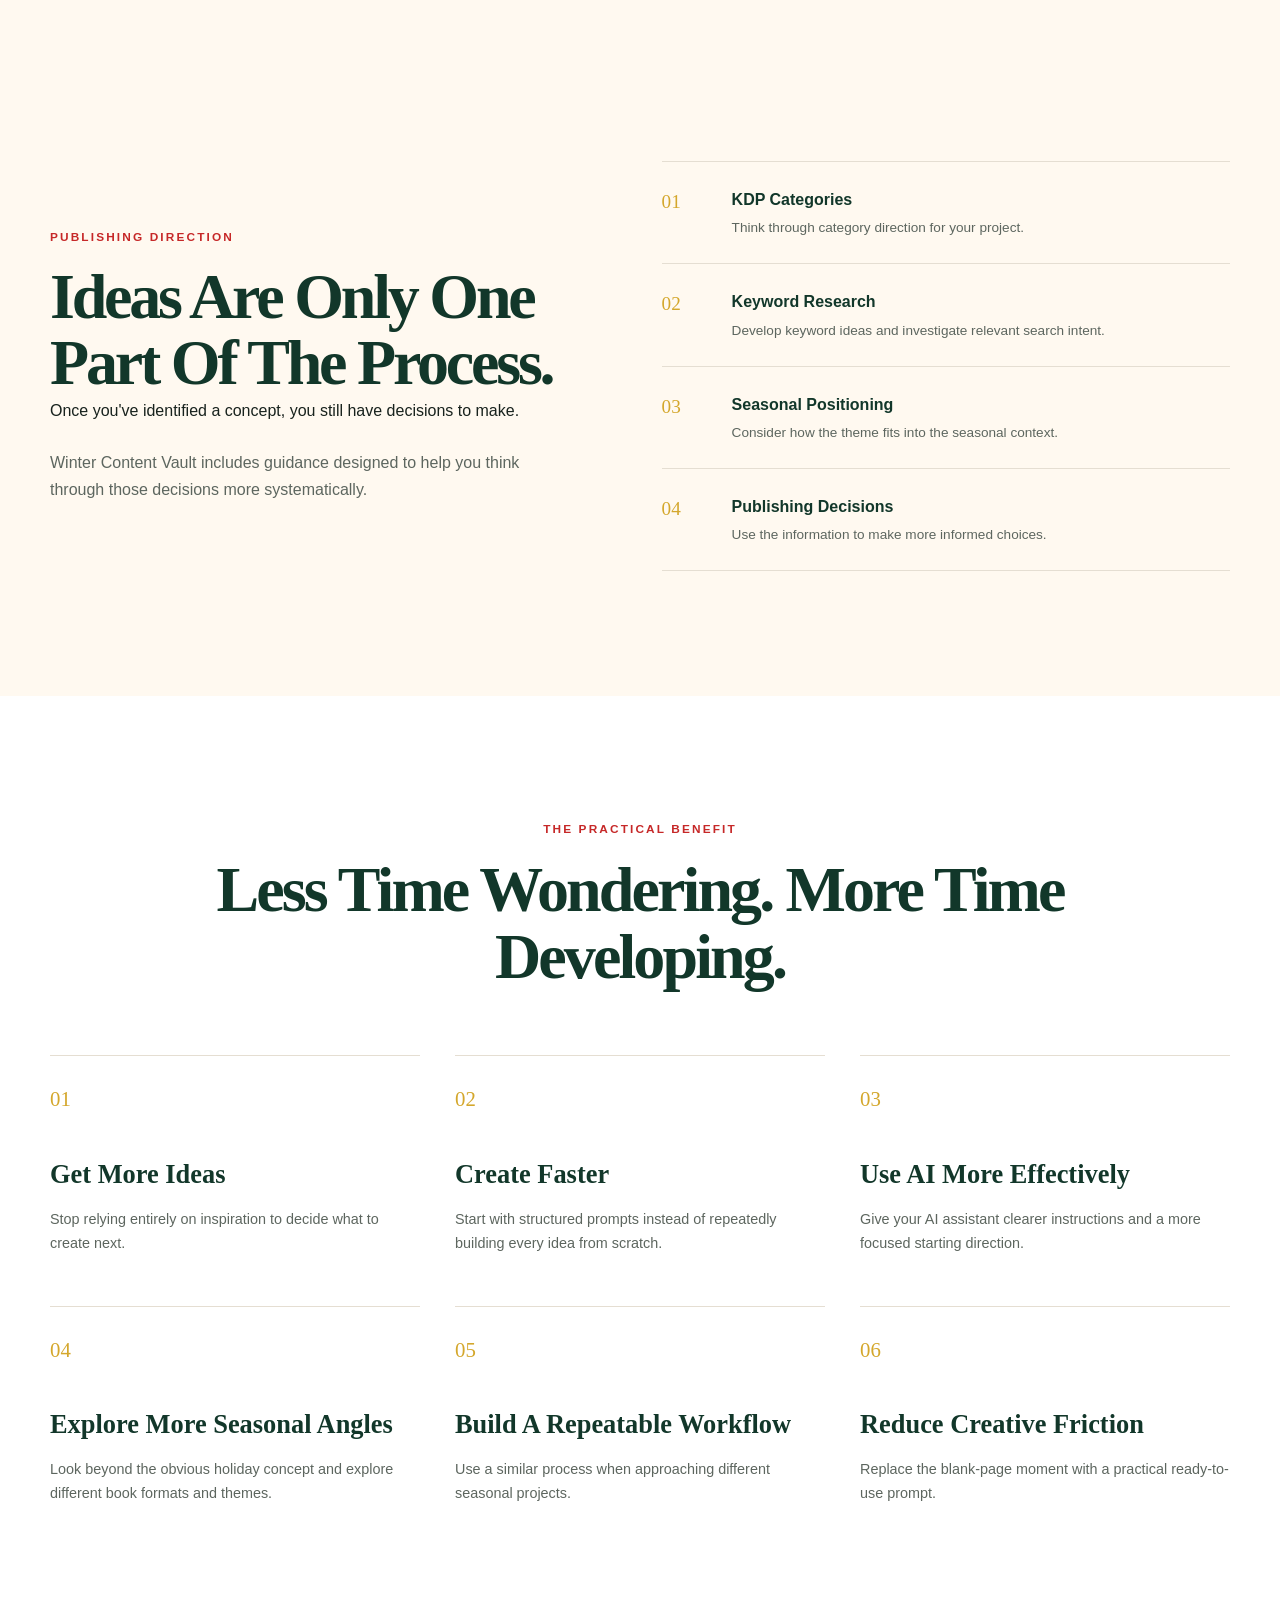
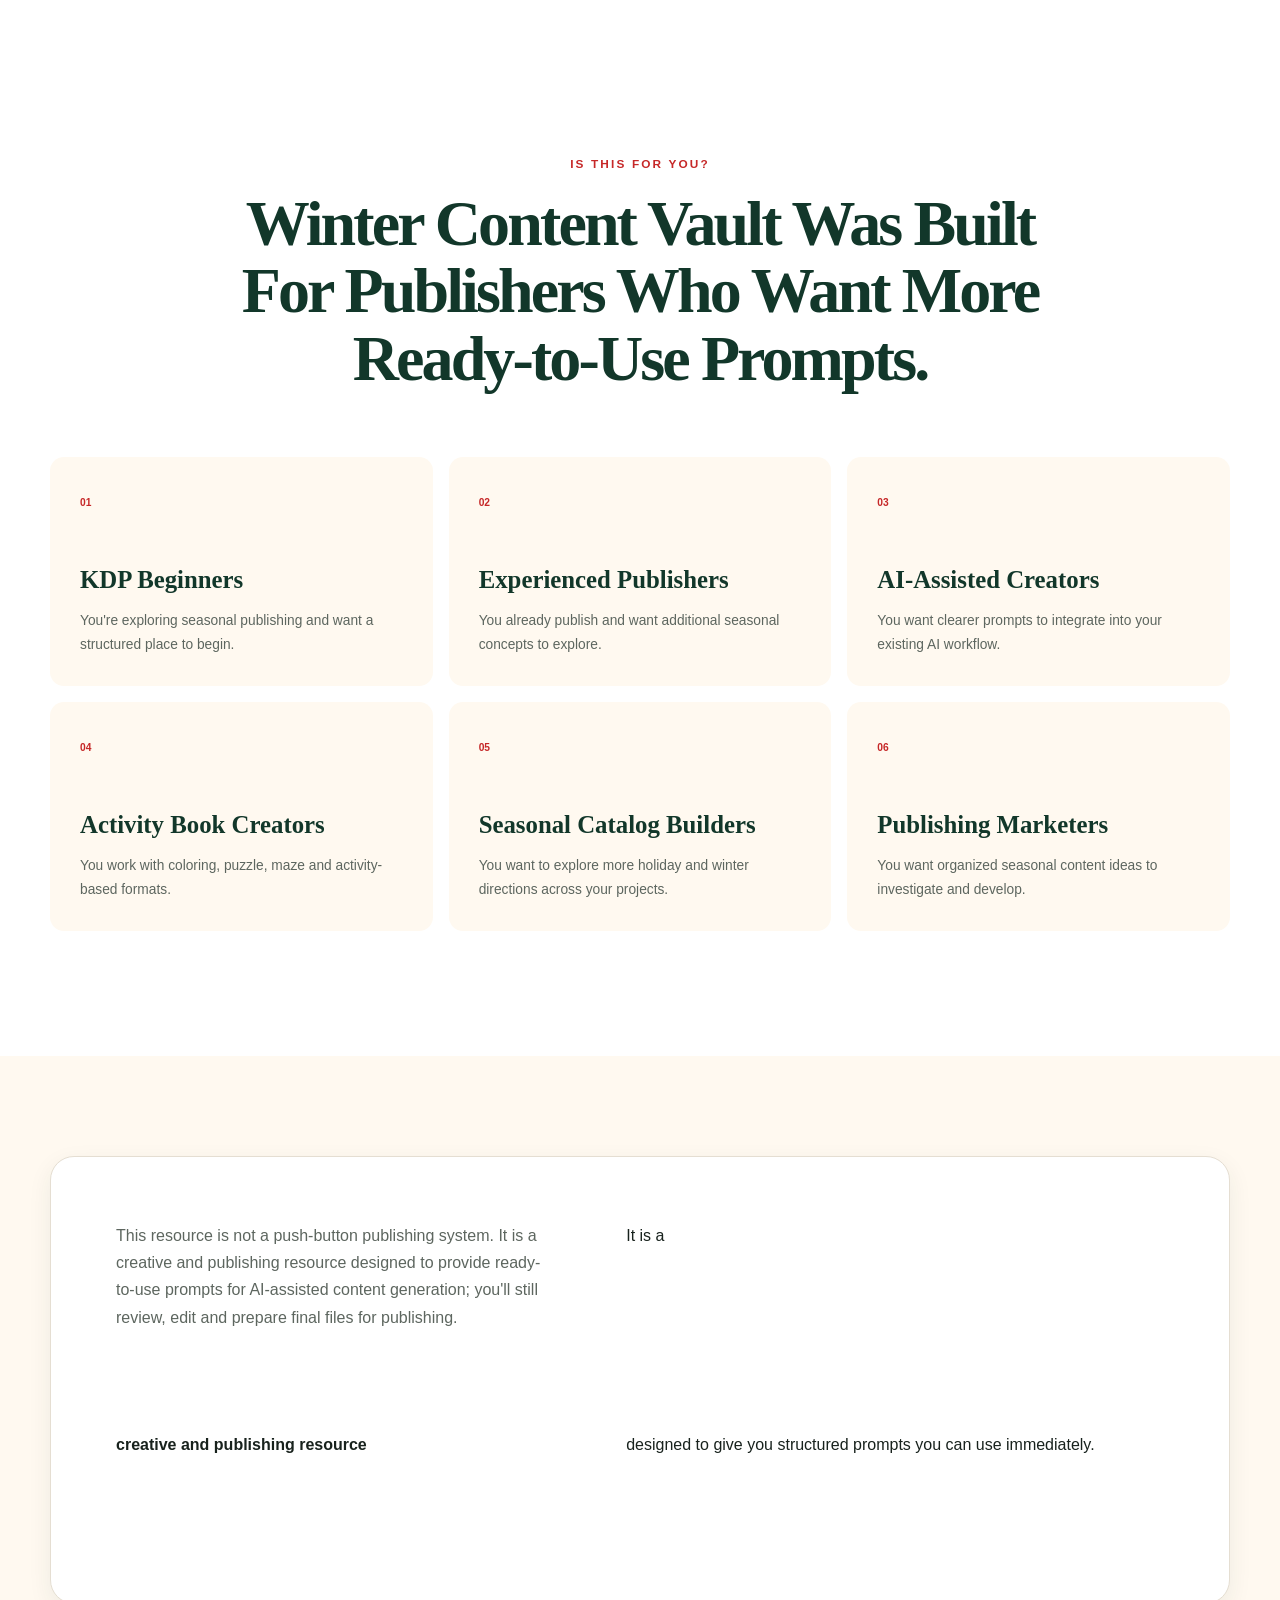
==== commit cbe650fc: "used a much more buyer friendly content style for the FE" ====
--- a/index.html
+++ b/index.html
@@ -5,20 +5,20 @@
 
     <meta name="viewport" content="width=device-width, initial-scale=1.0">
 
-    <title>Winter Content Vault — 500 AI Prompts for Christmas, Hanukkah & New Year KDP Books</title>
+    <title>500 AI Prompts for Christmas, Hanukkah & New Year KDP Books — Winter Content Vault</title>
 
     <meta
         name="description"
-        content="Create seasonal KDP books faster with 500 AI prompts for Christmas, Hanukkah, New Year and winter publishing ideas, plus AI workflow, book assembly and KDP guidance."
+        content="Create seasonal KDP books faster with 500 ready-to-use AI prompts for Christmas, Hanukkah, New Year and winter publishing — plus AI workflow and book assembly guidance."
     >
 
     <meta name="robots" content="index, follow">
 
     <meta property="og:type" content="website">
-    <meta property="og:title" content="Winter Content Vault — 500 AI Prompts for Christmas, Hanukkah & New Year KDP Books">
+    <meta property="og:title" content="500 AI Prompts for Christmas, Hanukkah & New Year KDP Books — Winter Content Vault">
     <meta
         property="og:description"
-        content="A structured collection of 500 AI prompts designed to help KDP publishers develop seasonal book ideas and content."
+        content="A ready-to-use prompt library of 500 AI prompts for seasonal KDP content generation."
     >
 
     <link rel="stylesheet" href="Assets/css/style.css">
@@ -31,9 +31,9 @@
     ========================================== -->
 
     <div class="announcement">
-        <div class="container announcement-inner">
+            <div class="container announcement-inner">
             <span>WINTER PUBLISHING RESOURCE</span>
-            <p>Build your next seasonal KDP idea from a structured starting point.</p>
+            <p>Build your next seasonal KDP idea from a ready-to-use prompt.</p>
         </div>
     </div>
 
@@ -92,36 +92,31 @@
 
                 <div class="hero-copy reveal">
 
-                    <p class="eyebrow">WINTER CONTENT VAULT</p>
+                    <p class="eyebrow">Winter Content Vault</p>
 
                     <h1>
-                        Stop Starting Your Next Seasonal KDP Book From A Blank Page.
+                        500 AI Prompts for Christmas, Hanukkah & New Year KDP Books
                     </h1>
 
                     <p class="hero-lead">
-                        Get <strong>500 structured AI prompts</strong> built around Christmas,
-                        Hanukkah, New Year and winter-themed KDP ideas — so you can spend
-                        less time wondering what to create and more time developing your next project.
+                        Get a ready-to-use prompt library of <strong>500 ready-to-use prompts</strong>
+                        for Christmas, Hanukkah, New Year and winter KDP books — feed them to
+                        your AI assistant to generate draft book content you review and refine.
                     </p>
 
                     <div class="hero-offer">
 
                         <div class="price-display">
+                            <span class="price-anchor">~~$67~~</span>
                             <span class="price-label">Today</span>
-                            <span class="price">$17</span>
+                            <span class="price">$17 Today</span>
                             <span class="price-note">one-time payment</span>
                         </div>
 
                         <div class="hero-action">
 
                             <!-- EXACT WARRIORPLUS BUY BUTTON -->
-                            <a href="https://warriorplus.com/o2/buy/j00wmd/pv7p3s/p08sy">
-                                <img
-                                    src="https://warriorplus.com/o2/btn/fn100011001/j00wmd/pv7p3s/474120"
-                                    alt="Get Winter Content Vault"
-                                    class="warrior-button"
-                                >
-                            </a>
+                            <a href="https://warriorplus.com/o2/buy/j00wmd/pv7p3s/p08syw"><img src="https://warriorplus.com/o2/btn/fn100011001/j00wmd/pv7p3s/474120" alt="Get Winter Content Vault" class="warrior-button"></a>
 
                             <p class="purchase-note">
                                 Instant digital access • 7-Day Money-Back Guarantee
@@ -146,11 +141,11 @@
 
                 <div class="product-stage-intro reveal">
                     <p class="section-kicker">ONE ORGANIZED RESOURCE</p>
-                    <h2>500 Prompts. Four Seasonal Directions. Countless Starting Points.</h2>
+                    <h2>500 Prompts. Four Seasonal Directions. Ready-to-use prompts.</h2>
                     <p>
                         Instead of keeping scattered ideas in notes, documents and browser tabs,
-                        Winter Content Vault gives you a dedicated starting point for seasonal
-                        KDP brainstorming and content development.
+                        Winter Content Vault gives you a ready-to-use prompt library for seasonal
+                        KDP content development.
                     </p>
                 </div>
 
@@ -234,7 +229,7 @@
 
                     <p>
                         And suddenly you're not creating anymore.
-                        <strong>You're brainstorming.</strong>
+                        <strong>You're stuck at the blank page.</strong>
                     </p>
 
                     <p>
@@ -345,13 +340,13 @@
 
                     <p class="section-kicker">MEET THE RESOURCE</p>
 
-                    <h2>
-                        This Isn't 500 Random AI Prompts.
-                    </h2>
-
-                    <p class="large-copy">
-                        It's a structured seasonal prompt library designed around the kinds
-                        of ideas KDP creators actually need to develop.
+                        <h2>
+                            This Isn't 500 Random AI Prompts.
+                        </h2>
+
+                        <p class="large-copy">
+                        It's a ready-to-use seasonal prompt library designed to produce
+                        draft book content you can review, edit and assemble for publishing.
                     </p>
 
                 </div>
@@ -362,8 +357,8 @@
                         <span class="pillar-number">01</span>
                         <h3>500 Prompts</h3>
                         <p>
-                            A substantial library of structured starting points for seasonal
-                            KDP brainstorming and content development.
+                            A substantial ready-to-use prompt library for seasonal
+                            KDP content creation and development.
                         </p>
                     </article>
 
@@ -380,8 +375,8 @@
                         <span class="pillar-number">03</span>
                         <h3>Built For AI Workflows</h3>
                         <p>
-                            Use clearer starting instructions with ChatGPT, Claude or another
-                            capable AI assistant.
+                            Use ready-to-use prompts with ChatGPT, Claude or another
+                            capable AI assistant to generate draft pages you review.
                         </p>
                     </article>
 
@@ -420,20 +415,19 @@
 
                     <p>
                         Winter Content Vault was created around a simpler approach:
-                        give creators a structured collection of directions they can actually
-                        work through.
+                        give creators a ready-to-use prompt library they can use immediately.
                     </p>
 
                     <p>
                         Instead of expecting AI to magically solve the entire publishing process,
                         the idea is to use AI where it is most useful — as a creative assistant
-                        that can help expand, organize and develop ideas.
+                        that can generate draft book content from the prompts, which you review
+                        and edit into final pages.
                     </p>
 
                     <p>
-                        The publisher still makes the decisions.
-                        The publisher still reviews the output.
-                        The publisher still shapes the final book.
+                        The publisher still makes the decisions, reviews the AI-generated
+                        drafts, and shapes the final book.
                     </p>
 
                     <p class="creator-signature">
@@ -502,7 +496,7 @@
                             <h3>Develop The Idea With AI</h3>
                             <p>
                                 Give your chosen prompt to your AI assistant and use the resulting
-                                direction as a starting point.
+                                direction as a prompt you can use immediately.
                             </p>
                         </div>
                     </article>
@@ -541,16 +535,10 @@
 
                     <div class="cta-action">
 
-                        <span class="cta-price">$17 one time</span>
+                        <span class="cta-price"><span class="price-anchor">~~$67~~</span> <span class="price-strong">$17 Today</span> one time</span>
 
                         <!-- EXACT WARRIORPLUS BUY BUTTON -->
-                        <a href="https://warriorplus.com/o2/buy/j00wmd/pv7p3s/p08sy">
-                            <img
-                                src="https://warriorplus.com/o2/btn/fn100011001/j00wmd/pv7p3s/474120"
-                                alt="Get Winter Content Vault"
-                                class="warrior-button"
-                            >
-                        </a>
+                        <a href="https://warriorplus.com/o2/buy/j00wmd/pv7p3s/p08syw"><img src="https://warriorplus.com/o2/btn/fn100011001/j00wmd/pv7p3s/474120" alt="Get Winter Content Vault" class="warrior-button"></a>
 
                     </div>
 
@@ -575,26 +563,29 @@
                         A Seasonal Prompt Library Built To Give You More Directions To Work With.
                     </h2>
 
-                    <p class="large-copy">
-                        Explore the prompt categories below and see how the vault can fit
-                        into different types of seasonal KDP projects.
+                        <p class="large-copy">
+                        Explore the prompt categories below and see real examples of content
+                        you can generate and use in seasonal KDP projects.
                     </p>
 
                 </div>
 
                 <div class="inside-gallery reveal" aria-label="Sample product content previews">
-                    <figure class="inside-image-card">
-                        <img src="Assets/images/FE/FE Prompt Example 1.jpeg" alt="Winter Content Vault prompt example 1" loading="lazy">
+                    <figure class="inside-image-card inside-image-large">
+                        <img src="Assets/images/FE/FE Prompt Example 1.jpeg" alt="Winter Content Vault prompt example 1" loading="lazy" style="width:100%;height:auto;object-fit:contain;display:block;">
                     </figure>
-                    <figure class="inside-image-card">
-                        <img src="Assets/images/FE/FE Prompt Example 2.jpeg" alt="Winter Content Vault prompt example 2" loading="lazy">
+                    <figure class="inside-image-card inside-image-large">
+                        <img src="Assets/images/FE/FE Prompt Example 2.jpeg" alt="Winter Content Vault prompt example 2" loading="lazy" style="width:100%;height:auto;object-fit:contain;display:block;">
                     </figure>
-                    <figure class="inside-image-card">
-                        <img src="Assets/images/FE/FE Prompt Example 3.jpeg" alt="Winter Content Vault prompt example 3" loading="lazy">
+                    <figure class="inside-image-card inside-image-large">
+                        <img src="Assets/images/FE/FE Prompt Example 3.jpeg" alt="Winter Content Vault prompt example 3" loading="lazy" style="width:100%;height:auto;object-fit:contain;display:block;">
                     </figure>
-                    <figure class="inside-image-card">
-                        <img src="Assets/images/FE/FE Prompt Example 4.jpeg" alt="Winter Content Vault prompt example 4" loading="lazy">
+                    <figure class="inside-image-card inside-image-large">
+                        <img src="Assets/images/FE/FE Prompt Example 4.jpeg" alt="Winter Content Vault prompt example 4" loading="lazy" style="width:100%;height:auto;object-fit:contain;display:block;">
                     </figure>
+                    <!-- See What These Prompts Can Create: sample outputs -->
+                    <!-- TODO: insert 3-5 sample output images here before launch -->
+                    <!-- Example placeholders: generated coloring page, maze, word search, activity page -->
                 </div>
 
                 <div class="inside-grid">
@@ -610,7 +601,7 @@
                             book concepts, content development and creative directions.
                         </p>
                         <div class="card-line"></div>
-                        <strong>500 starting points</strong>
+                        <strong>500 ready-to-use prompts</strong>
                     </article>
 
 
@@ -775,7 +766,7 @@
                         </div>
                         <h3>Story Prompts</h3>
                         <p>
-                            Develop seasonal story concepts and narrative starting points.
+                            Develop seasonal story concepts and narrative prompts you can use immediately.
                         </p>
                     </article>
 
@@ -1138,7 +1129,7 @@
                         <span>06</span>
                         <h3>Reduce Creative Friction</h3>
                         <p>
-                            Replace the blank-page moment with a practical starting point.
+                            Replace the blank-page moment with a practical ready-to-use prompt.
                         </p>
                     </article>
 
@@ -1160,7 +1151,7 @@
                     <p class="section-kicker">IS THIS FOR YOU?</p>
 
                     <h2>
-                        Winter Content Vault Was Built For Publishers Who Want More Starting Points.
+                        Winter Content Vault Was Built For Publishers Who Want More Ready-to-Use Prompts.
                     </h2>
 
                 </div>
@@ -1231,29 +1222,16 @@
 
                 <div class="not-for-box reveal">
 
-                    <div class="not-for-heading">
-                        <p class="section-kicker">A STRAIGHTFORWARD EXPECTATION</p>
-                        <h2>What Winter Content Vault Is Not.</h2>
-                    </div>
-
                     <div class="not-for-copy">
-
-                        <p>
-                            This resource is not designed for someone looking for a
-                            push-button publishing system.
-                        </p>
-
-                        <ul>
-                            <li>It does not guarantee income.</li>
-                            <li>It does not guarantee KDP rankings or sales.</li>
-                            <li>It does not automatically publish books for you.</li>
-                            <li>It does not remove the need for human review and editing.</li>
-                            <li>It is not a collection of ready-made books.</li>
-                        </ul>
-
-                        <p>
+                        <p>
+                            This resource is not a push-button publishing system. It is a
+                            creative and publishing resource designed to provide ready-to-use
+                            prompts for AI-assisted content generation; you'll still review,
+                            edit and prepare final files for publishing.
+                        </p>
+                    </div>
                             It is a <strong>creative and publishing resource</strong> designed
-                            to give you structured starting points.
+                            to give you structured prompts you can use immediately.
                         </p>
 
                     </div>
@@ -1281,7 +1259,7 @@
 
                     <p>
                         One digital resource. One payment. A structured library of
-                        seasonal AI-assisted creative starting points.
+                        seasonal AI-assisted creative prompts you can use immediately.
                     </p>
 
                 </div>
@@ -1372,18 +1350,13 @@
 
                         <span class="offer-today">TODAY</span>
 
-                        <strong>$17</strong>
+                        <span class="offer-anchor">~~$67~~</span>
+                        <strong>$17 Today</strong>
 
                         <span>ONE-TIME PAYMENT</span>
 
                         <!-- EXACT WARRIORPLUS BUY BUTTON -->
-                        <a href="https://warriorplus.com/o2/buy/j00wmd/pv7p3s/p08sy">
-                            <img
-                                src="https://warriorplus.com/o2/btn/fn100011001/j00wmd/pv7p3s/474120"
-                                alt="Get Winter Content Vault"
-                                class="warrior-button"
-                            >
-                        </a>
+                        <a href="https://warriorplus.com/o2/buy/j00wmd/pv7p3s/p08syw"><img src="https://warriorplus.com/o2/btn/fn100011001/j00wmd/pv7p3s/474120" alt="Get Winter Content Vault" class="warrior-button"></a>
 
                         <p>
                             Digital product • 7-Day Money-Back Guarantee
@@ -1660,10 +1633,16 @@
                             aria-labelledby="faq-question-6"
                         >
                             <p>
-                                No. The prompts are creative starting points and workflow aids.
-                                AI can assist with development, but the publisher remains
-                                responsible for reviewing, editing, organizing, formatting
-                                and preparing the final project.
+                                No. The prompts are creative prompts and workflow aids you can use
+                                immediately. AI can assist with development, but the publisher
+                                remains responsible for reviewing, editing, organizing,
+                                formatting and preparing the final project.
+                            </p>
+
+                            <p>
+                                This is a prompt and workflow resource — you'll still review,
+                                edit, and prepare your final book for publishing; results depend
+                                on your own effort and market factors.
                             </p>
                         </div>
 
@@ -1859,9 +1838,9 @@
                     <span class="transparency-label">AI TRANSPARENCY</span>
 
                     <p>
-                        AI was used to assist with brainstorming, drafting and refining portions
-                        of the product content. The final product was reviewed, edited and
-                        organized before delivery.
+                        AI was used to assist with drafting and refining portions of the
+                        product content. The final product was reviewed, edited and organized
+                        before delivery.
                     </p>
 
                 </div>
@@ -1896,18 +1875,13 @@
 
                         <span>WINTER CONTENT VAULT</span>
 
-                        <strong>$17</strong>
+                        <span class="final-anchor">~~$67~~</span>
+                        <strong>$17 Today</strong>
 
                         <small>ONE-TIME PAYMENT</small>
 
                         <!-- EXACT WARRIORPLUS BUY BUTTON -->
-                        <a href="https://warriorplus.com/o2/buy/j00wmd/pv7p3s/p08sy">
-                            <img
-                                src="https://warriorplus.com/o2/btn/fn100011001/j00wmd/pv7p3s/474120"
-                                alt="Get Winter Content Vault"
-                                class="warrior-button"
-                            >
-                        </a>
+                        <a href="https://warriorplus.com/o2/buy/j00wmd/pv7p3s/p08syw"><img src="https://warriorplus.com/o2/btn/fn100011001/j00wmd/pv7p3s/474120" alt="Get Winter Content Vault" class="warrior-button"></a>
 
                         <p>
                             7-Day Money-Back Guarantee • Digital Delivery
@@ -1932,7 +1906,7 @@
                     <strong>P.S.</strong>
                     <p>
                         Seasonal publishing doesn't have to begin with hours of staring
-                        at a blank document. Give yourself a structured starting point and
+                        at a blank document. Give yourself a ready-to-use prompt and
                         let your creativity take it from there.
                     </p>
                 </div>
@@ -1941,9 +1915,14 @@
                     <strong>P.P.S.</strong>
                     <p>
                         Winter Content Vault isn't a promise of automatic KDP success.
-                        It's a practical resource designed to help you generate ideas,
-                        work with AI more effectively, and move faster from seasonal
-                        inspiration to a book-building workflow.
+                        It's a practical resource designed to help you generate content
+                        with AI more effectively and move faster from seasonal inspiration
+                        to a book-building workflow.
+                    </p>
+                    <p>
+                        Holiday KDP searches typically spike in November — new books usually
+                        need 4-6 weeks to gain visibility, which makes now the practical
+                        window to start.
                     </p>
                 </div>
 
@@ -2074,15 +2053,10 @@
 
         <div>
             <span>Winter Content Vault</span>
-            <strong>$17</strong>
+            <span class="mobile-anchor">~~$67~~</span> <strong>$17 Today</strong>
         </div>
 
-        <a href="https://warriorplus.com/o2/buy/j00wmd/pv7p3s/p08sy">
-            <img
-                src="https://warriorplus.com/o2/btn/fn100011001/j00wmd/pv7p3s/474120"
-                alt="Get Winter Content Vault"
-            >
-        </a>
+        <a href="https://warriorplus.com/o2/buy/j00wmd/pv7p3s/p08syw"><img src="https://warriorplus.com/o2/btn/fn100011001/j00wmd/pv7p3s/474120" alt="Get Winter Content Vault"></a>
 
     </div>
 
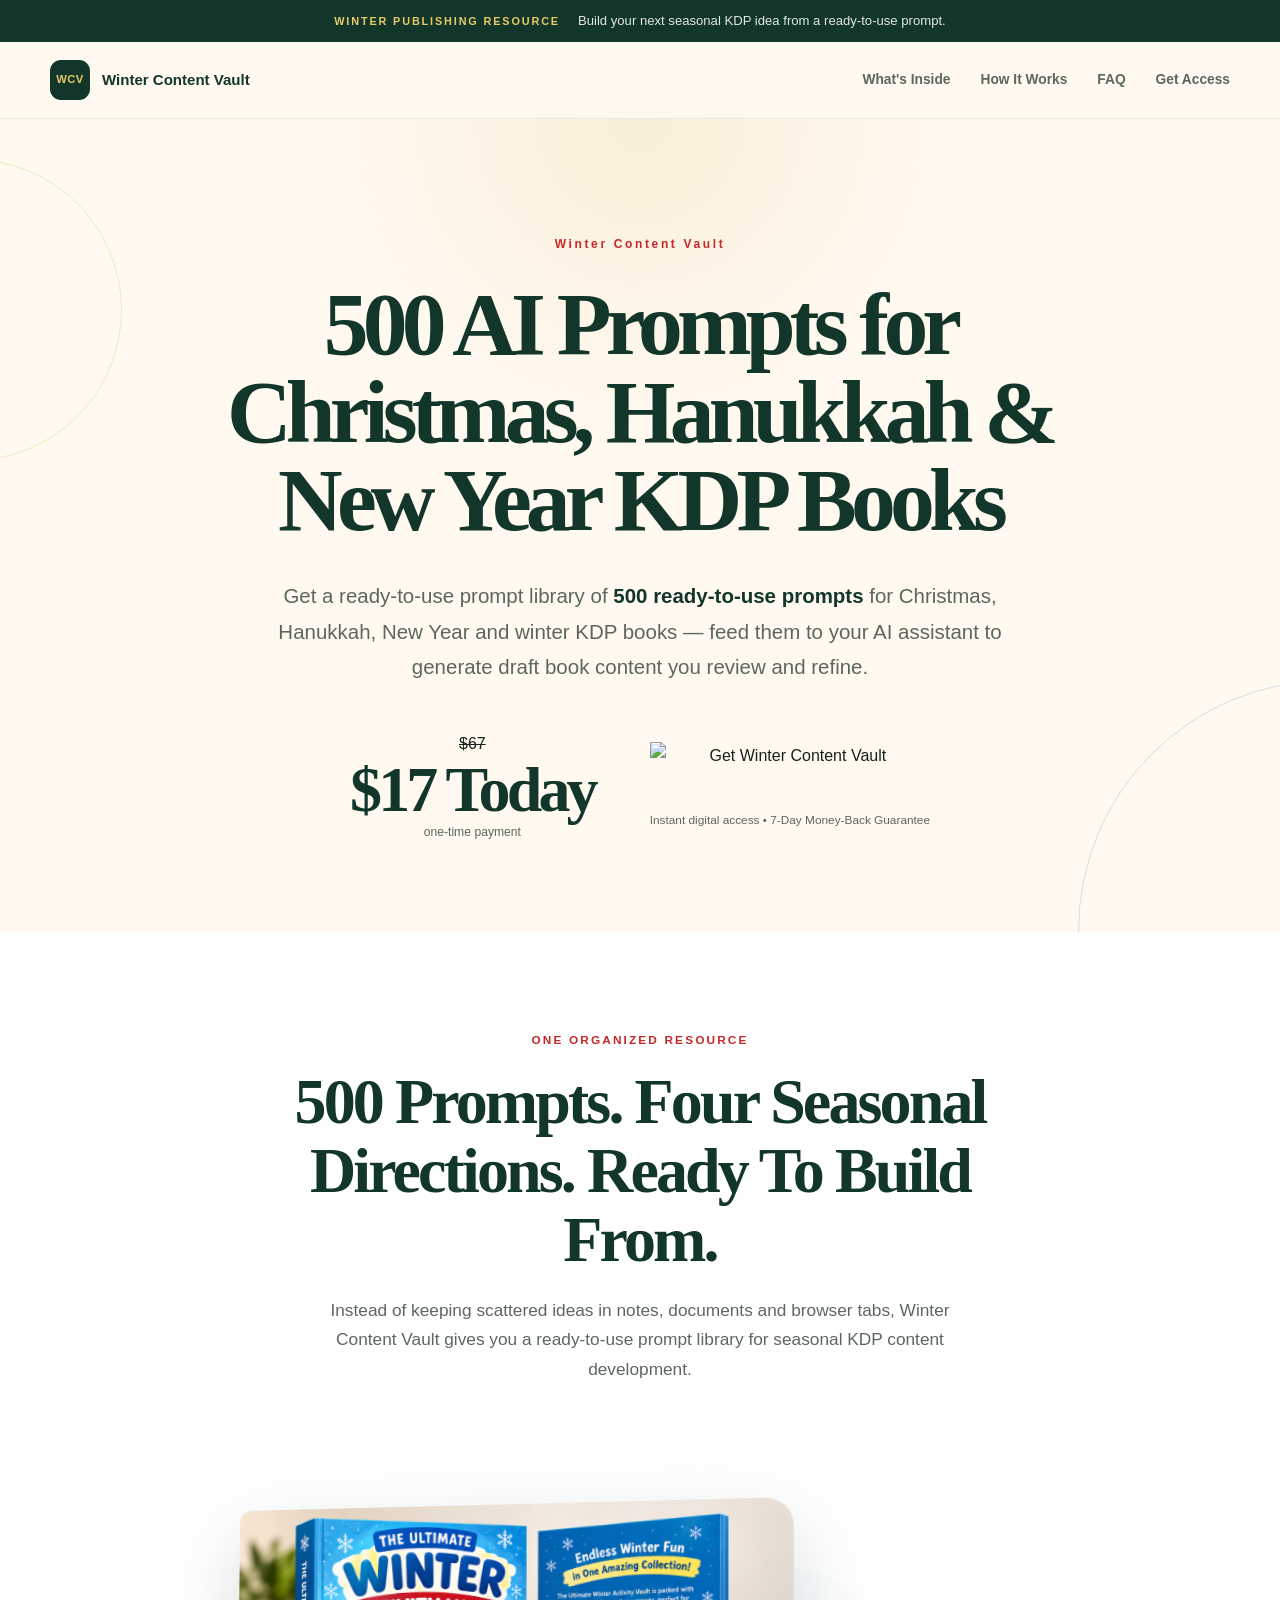
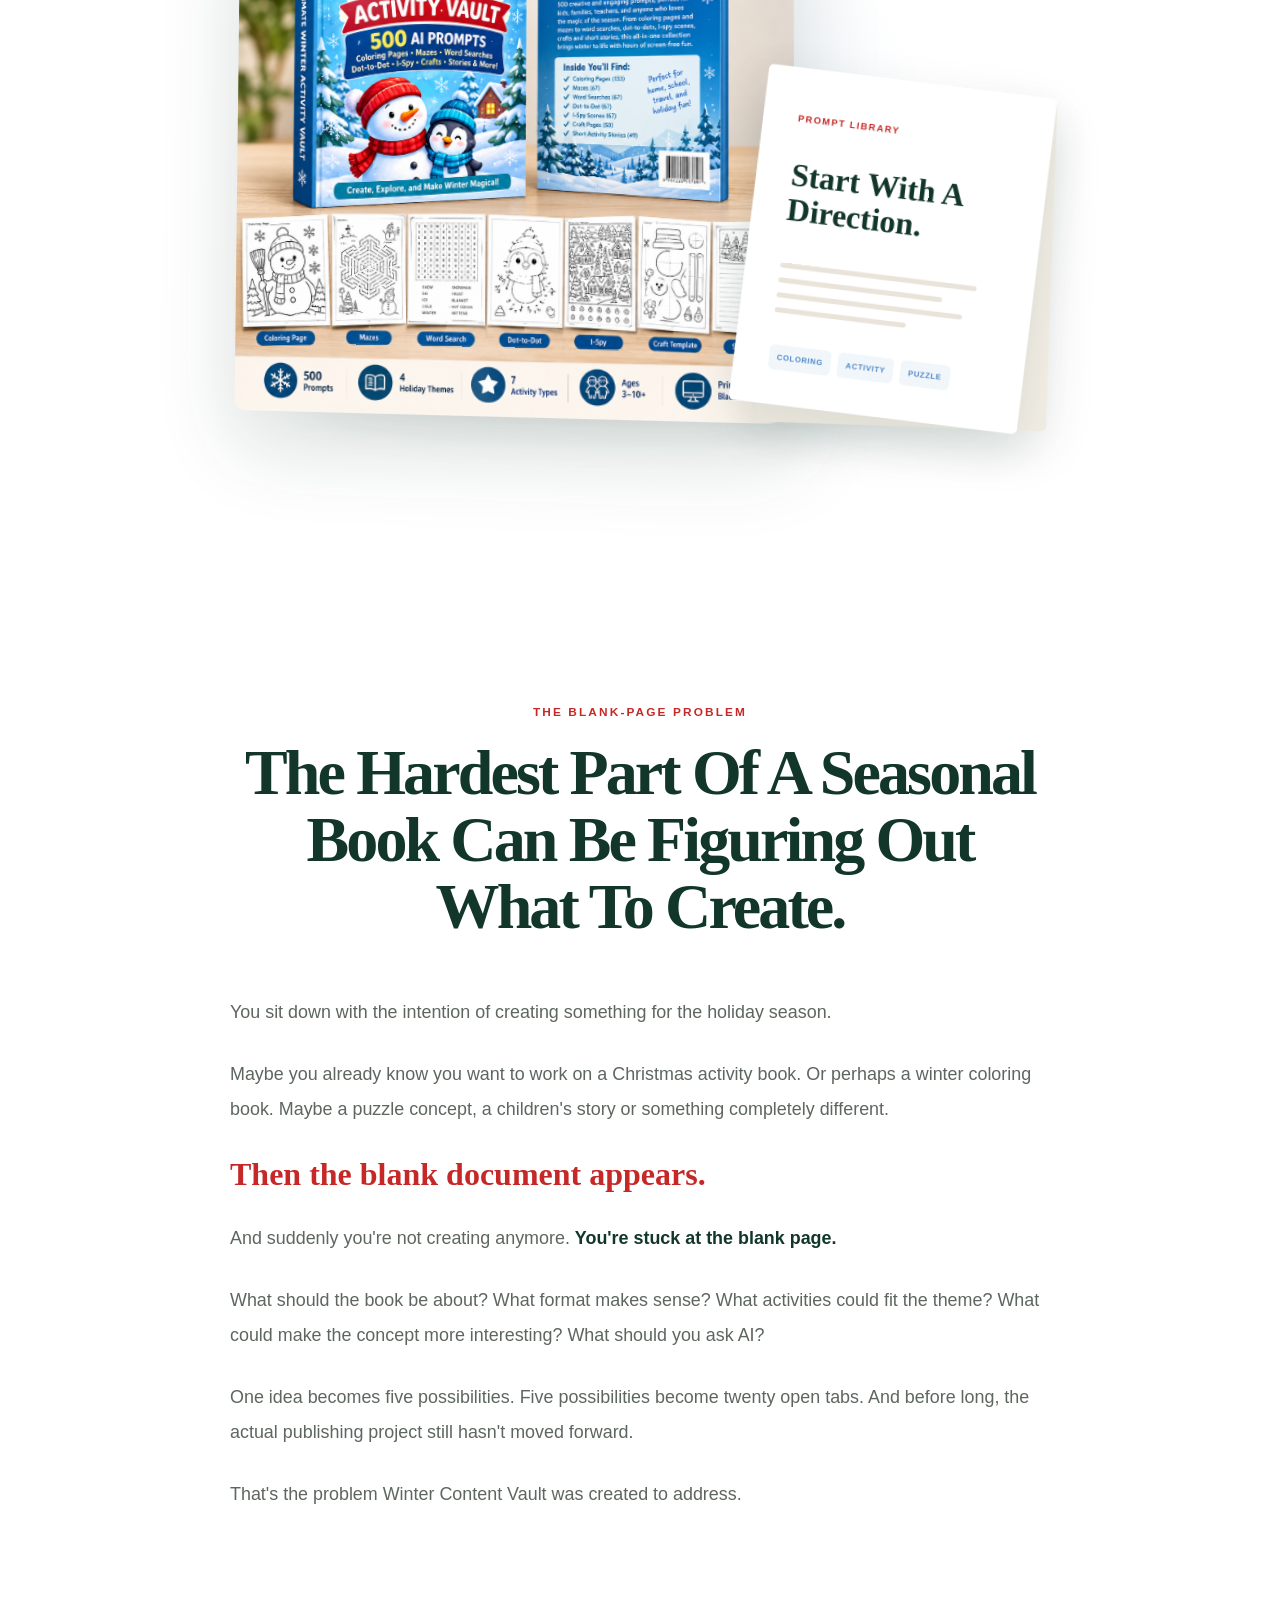
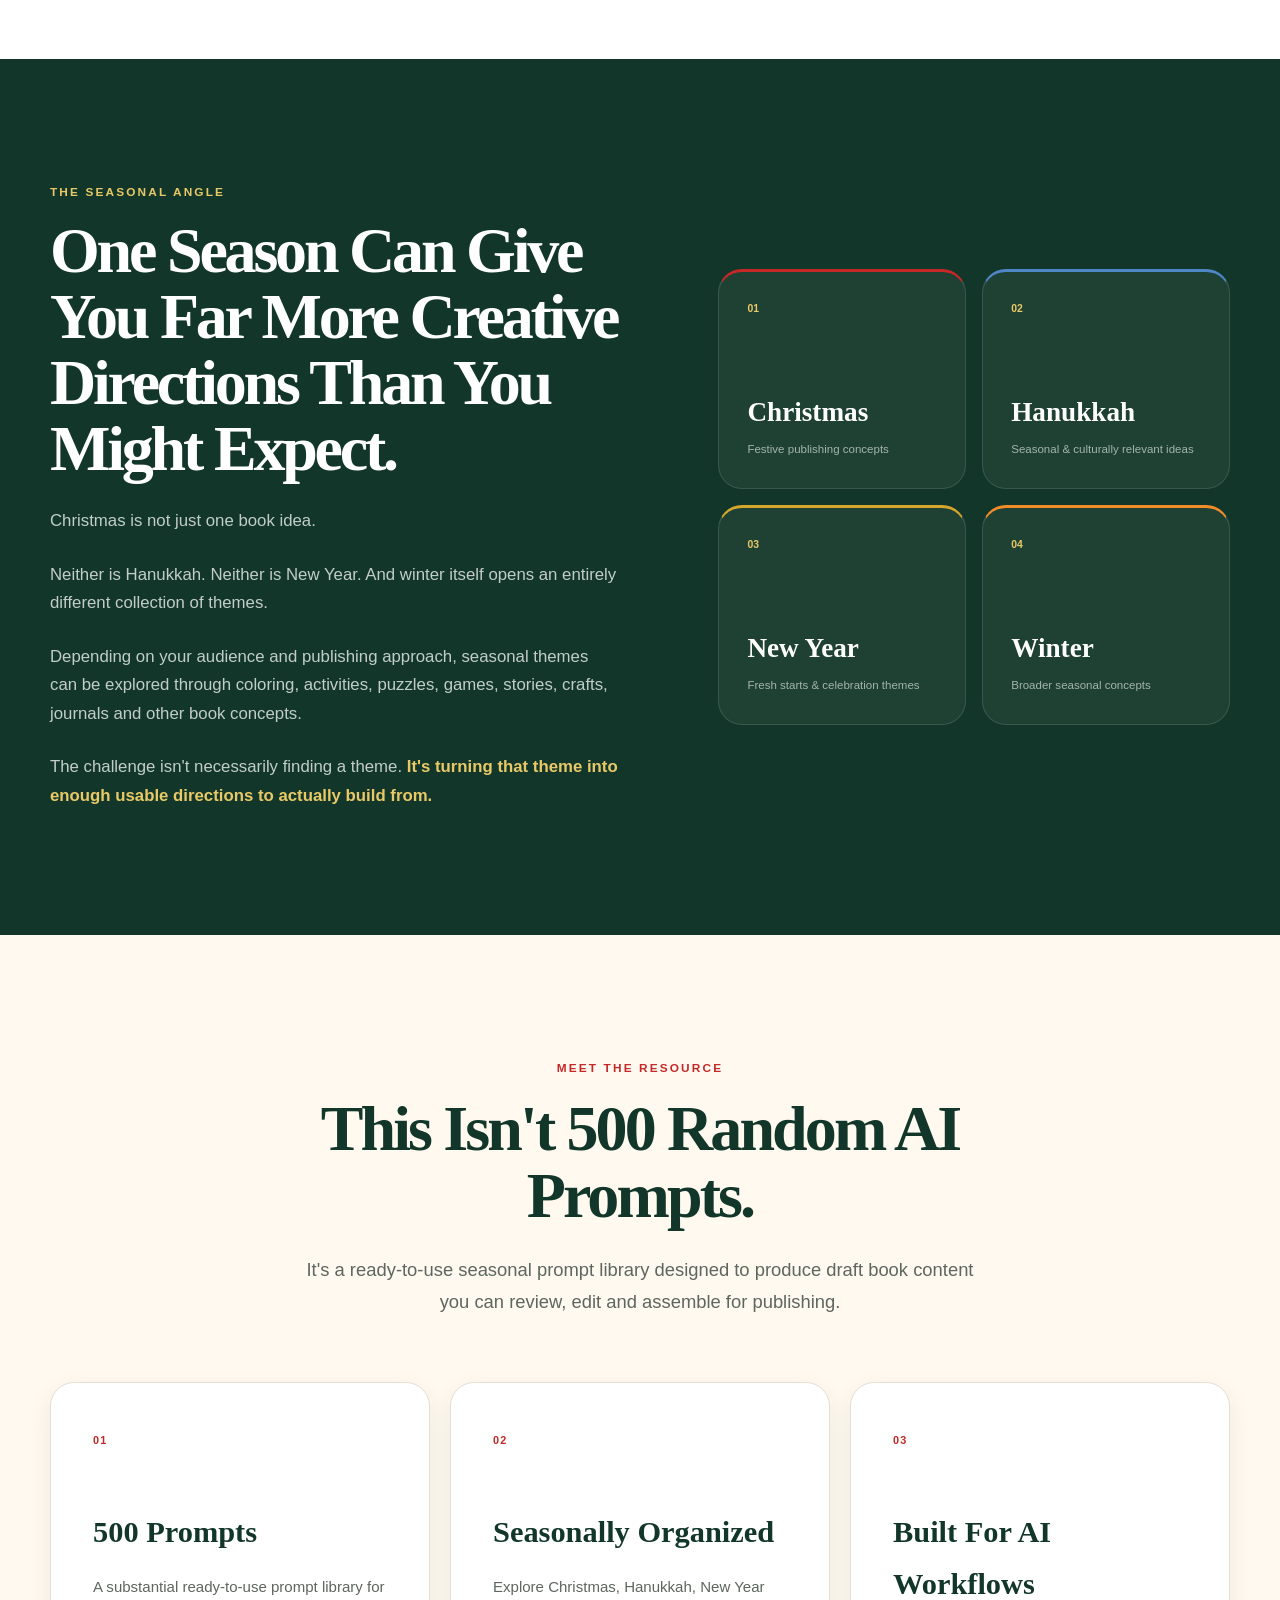
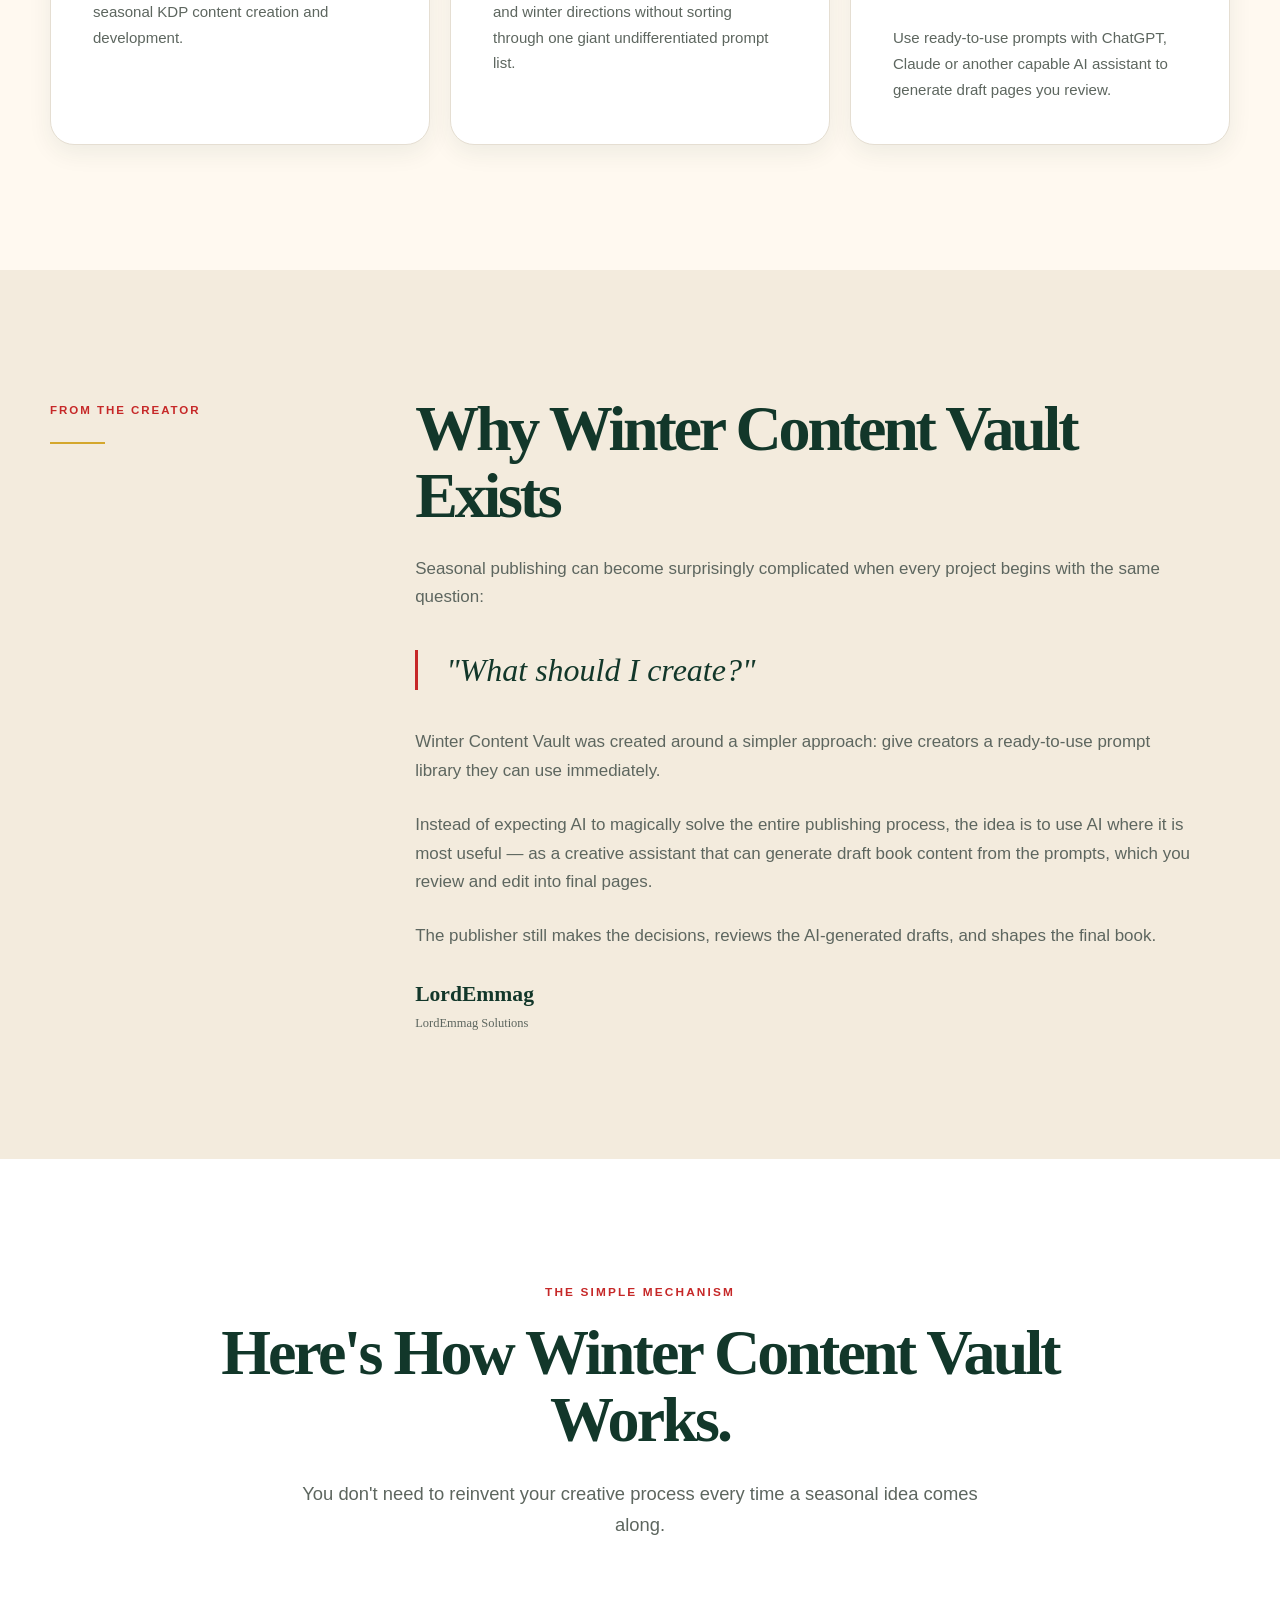
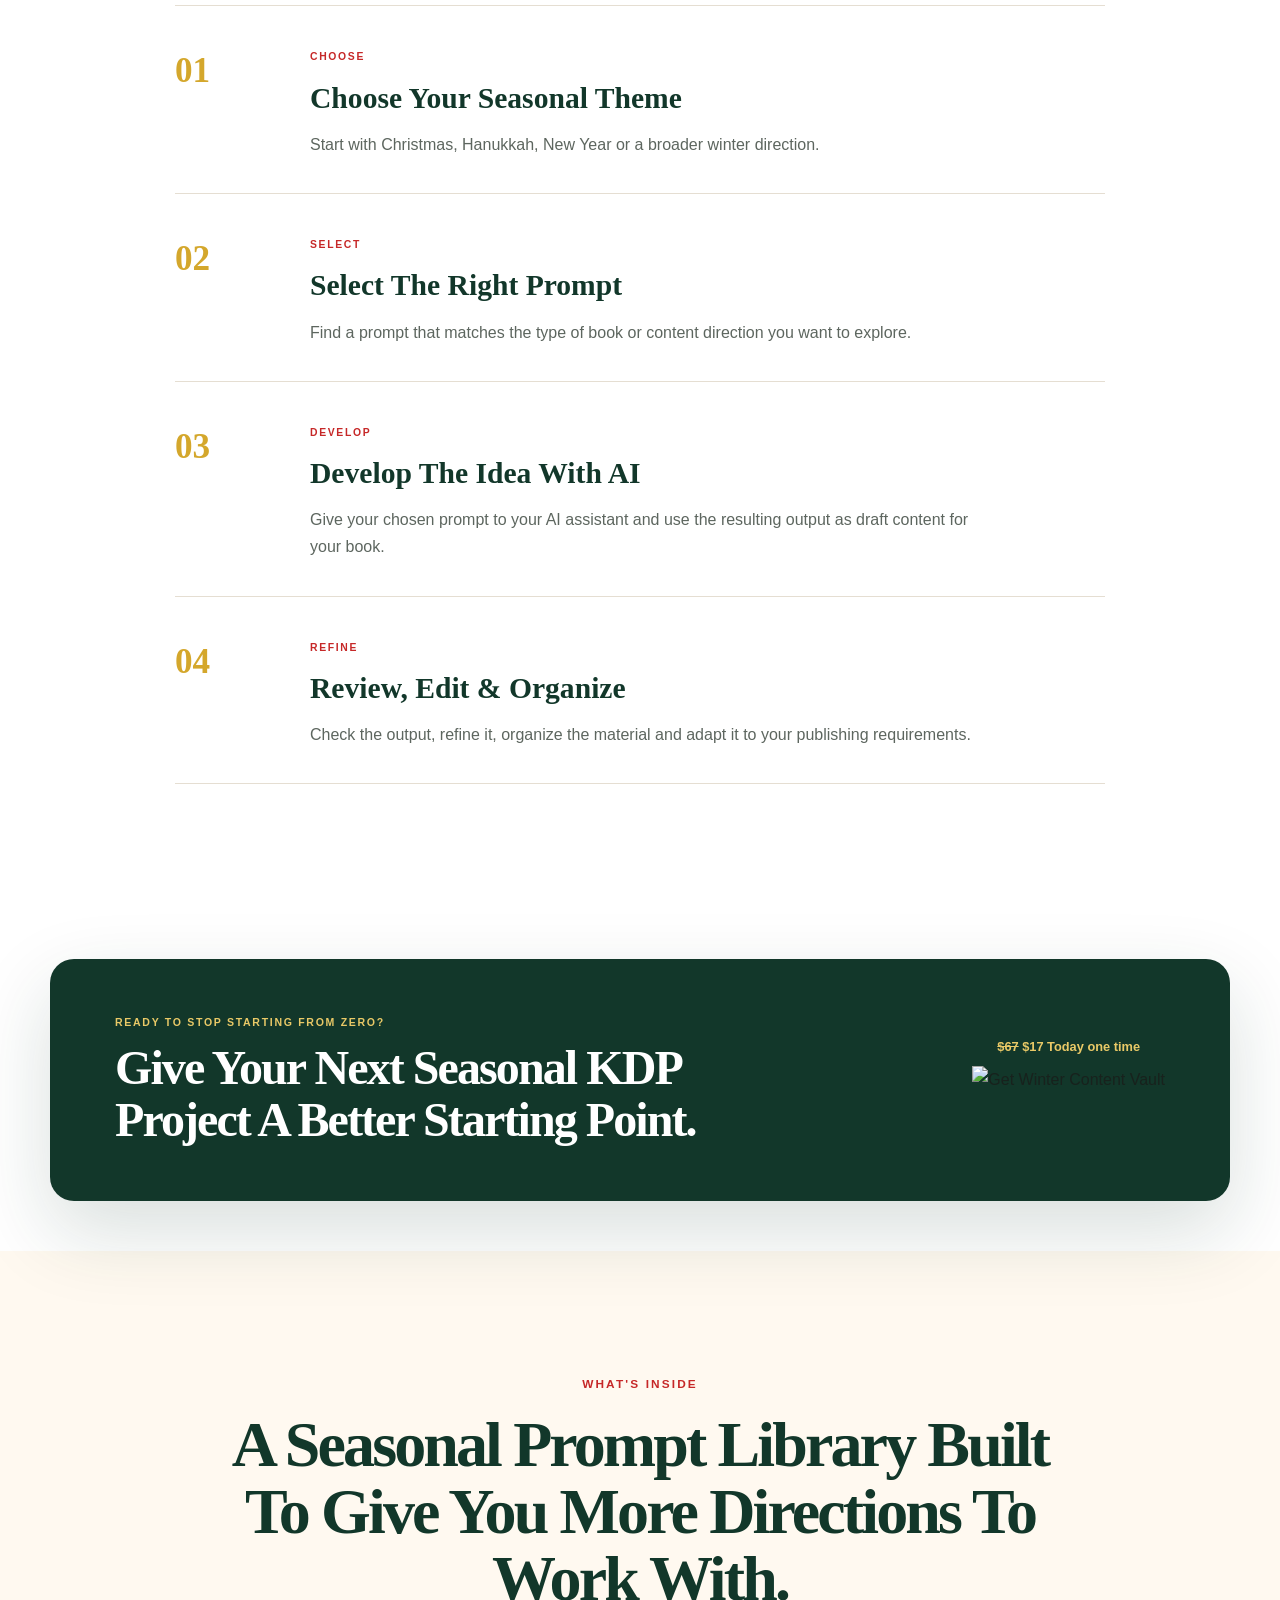
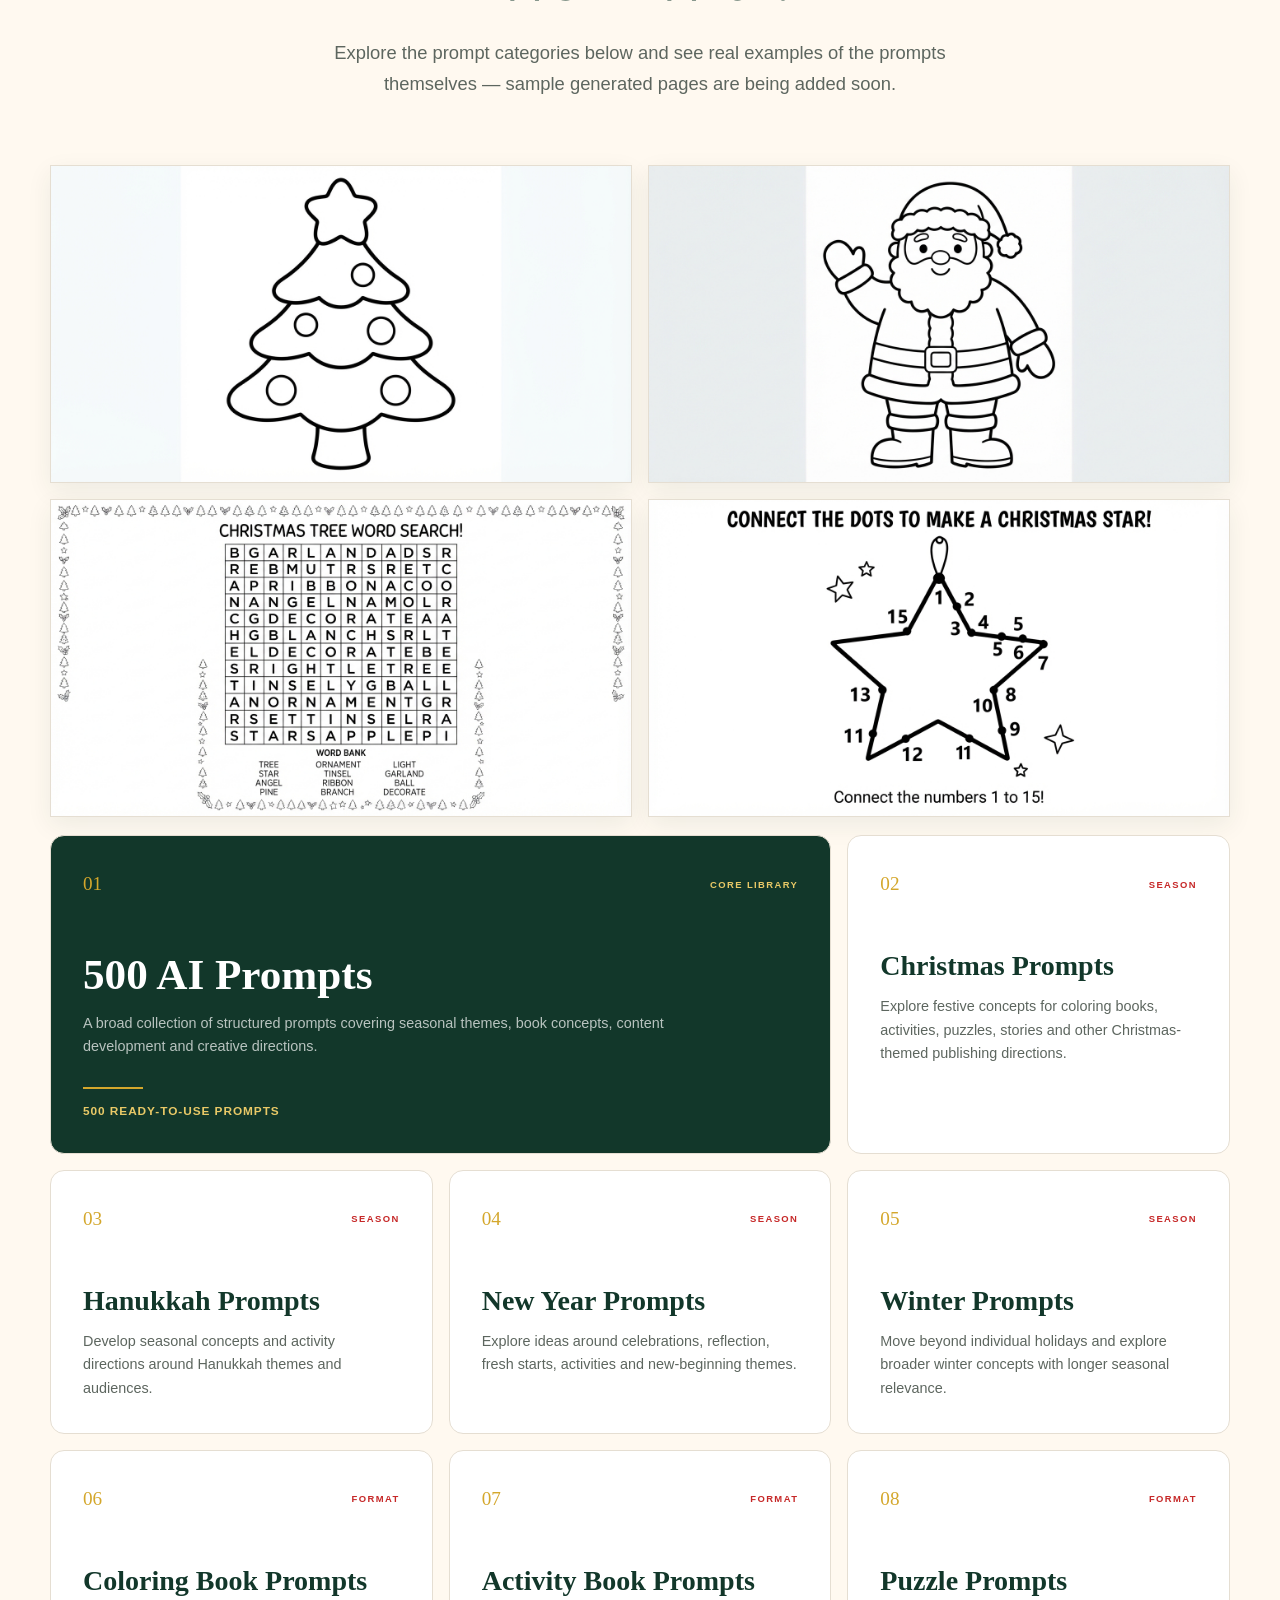
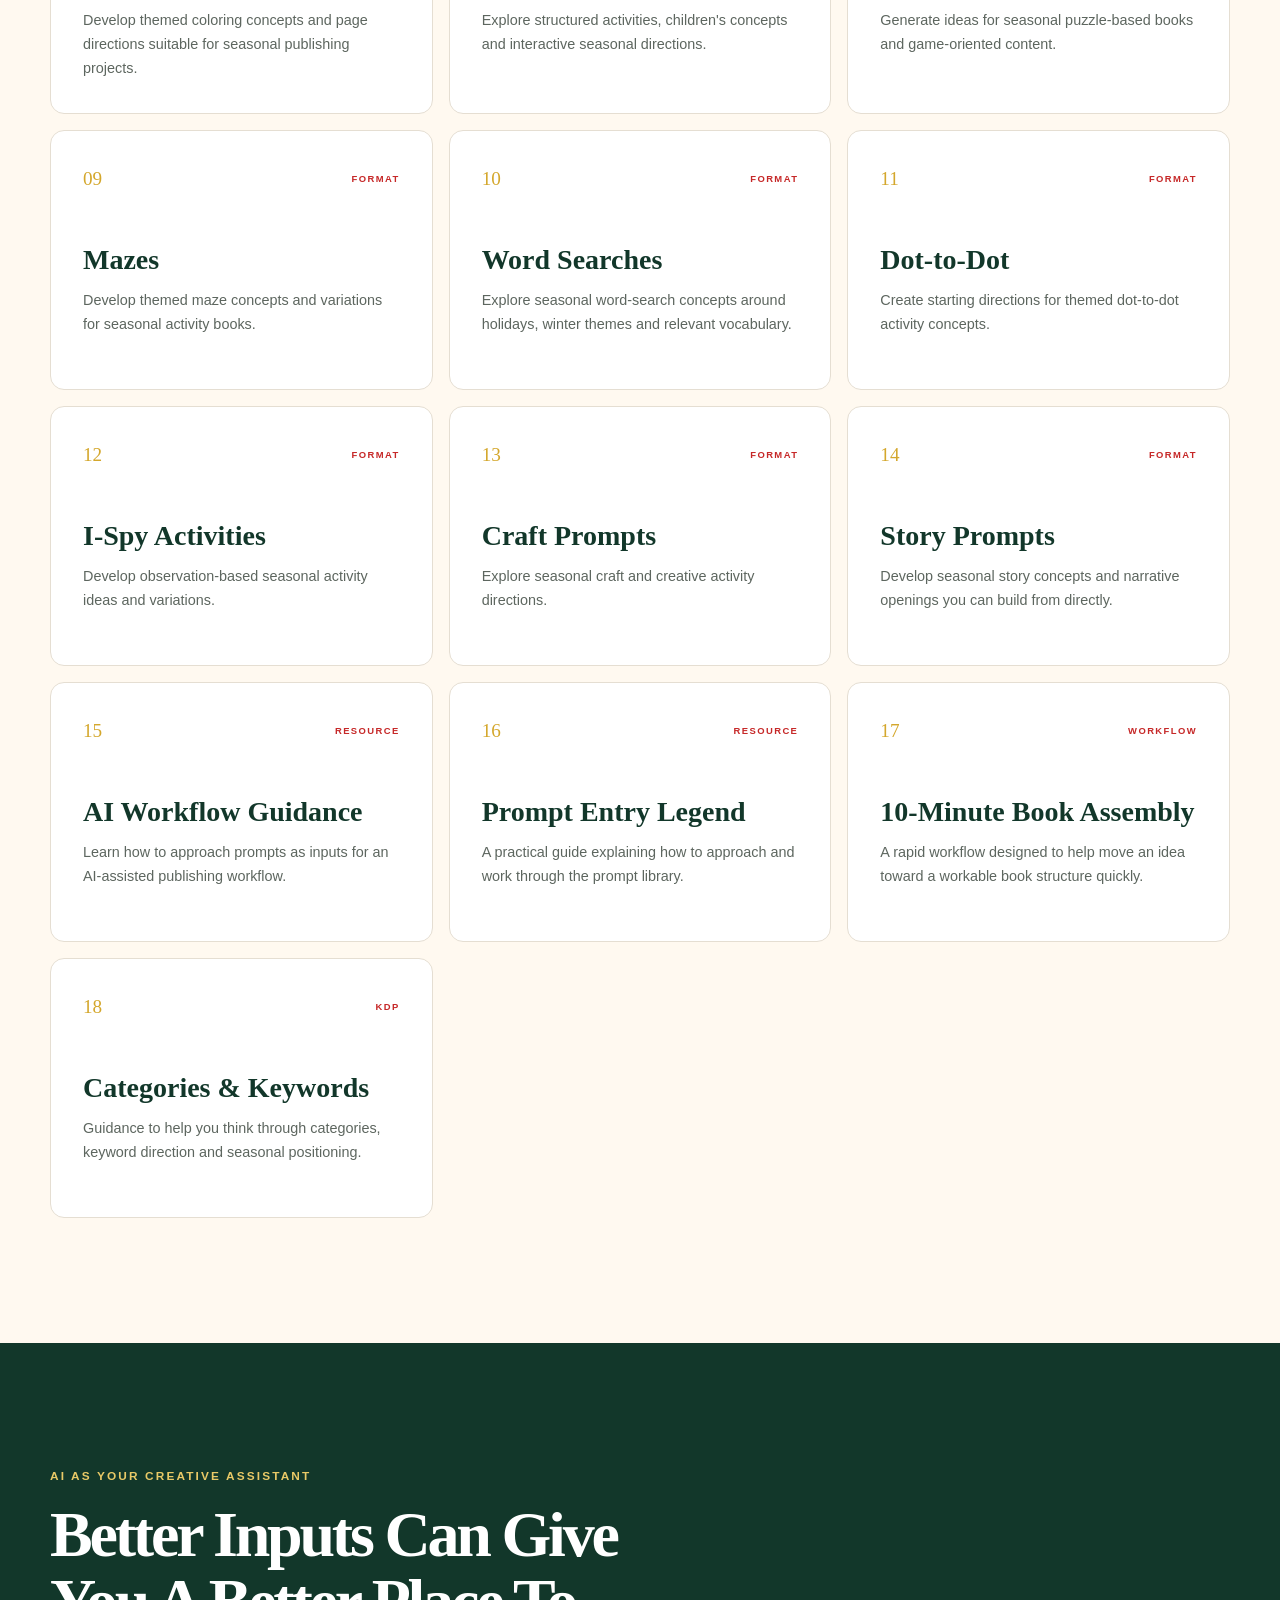
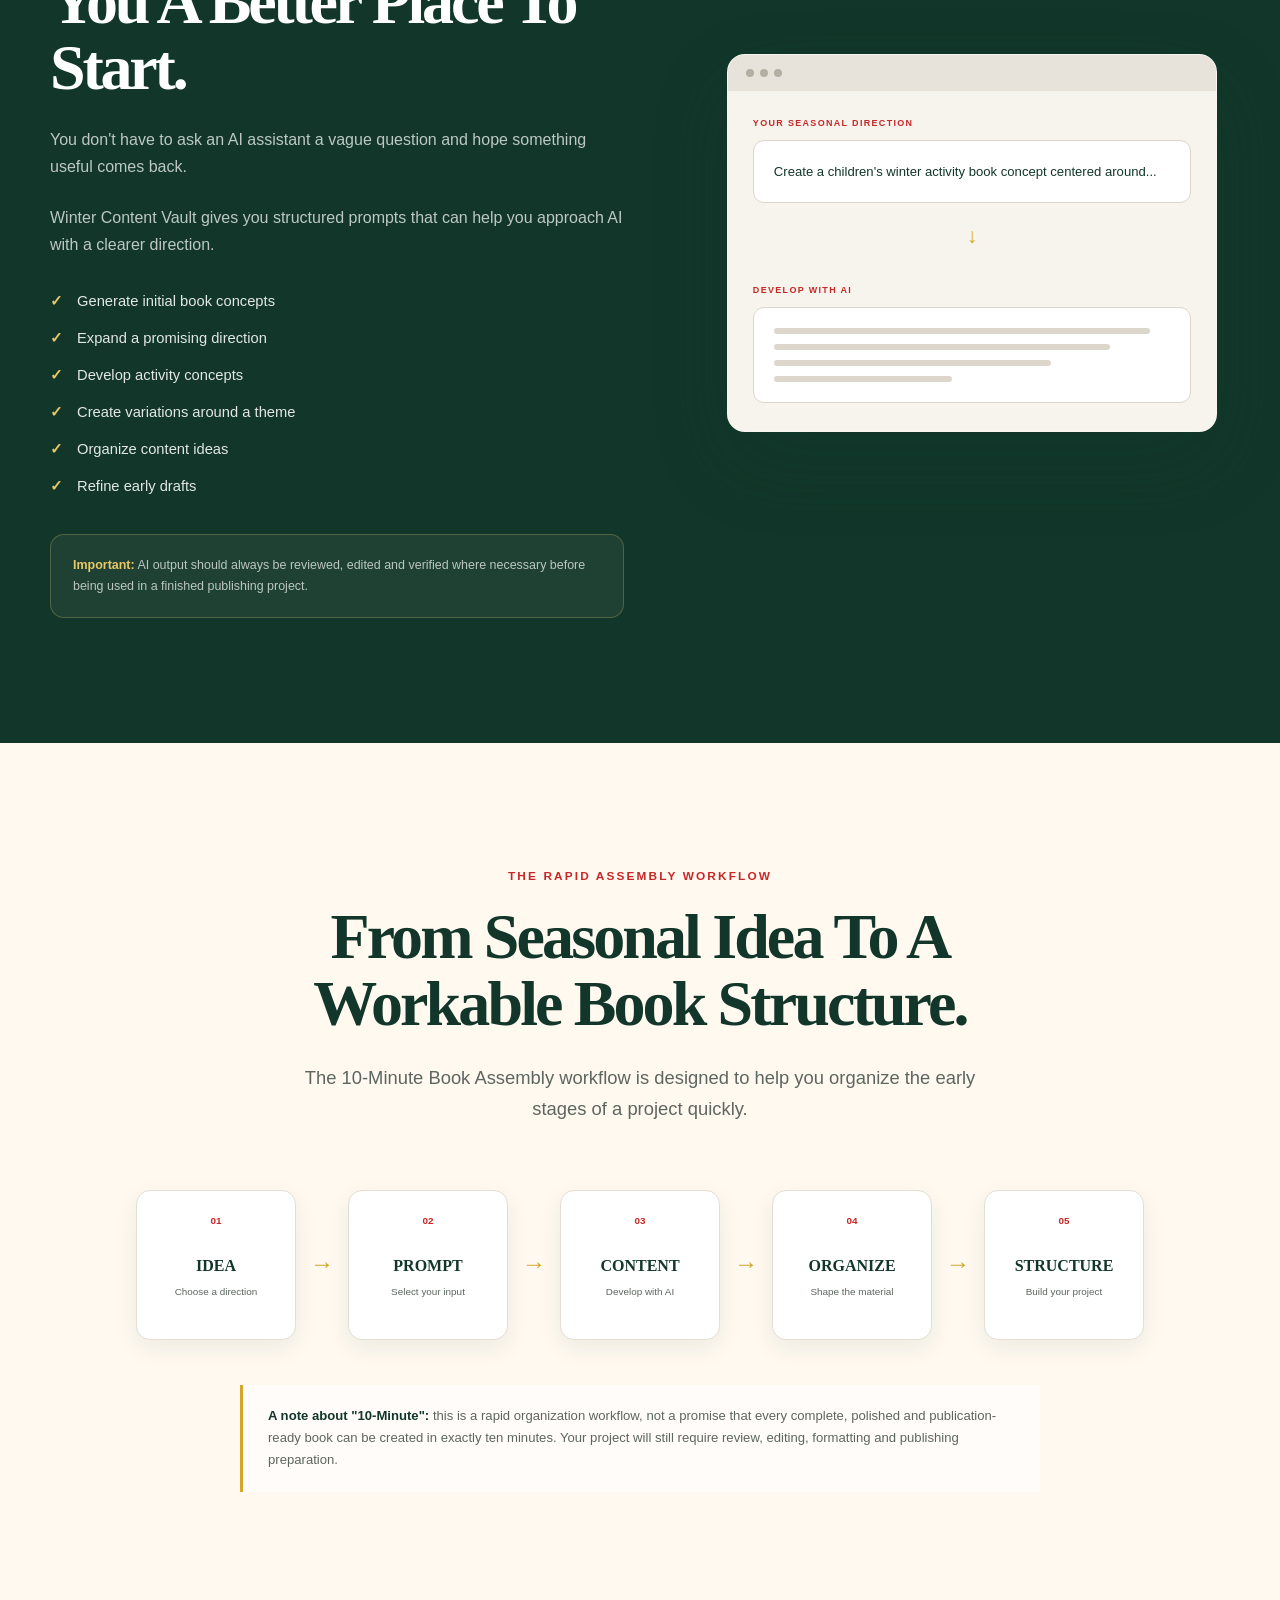
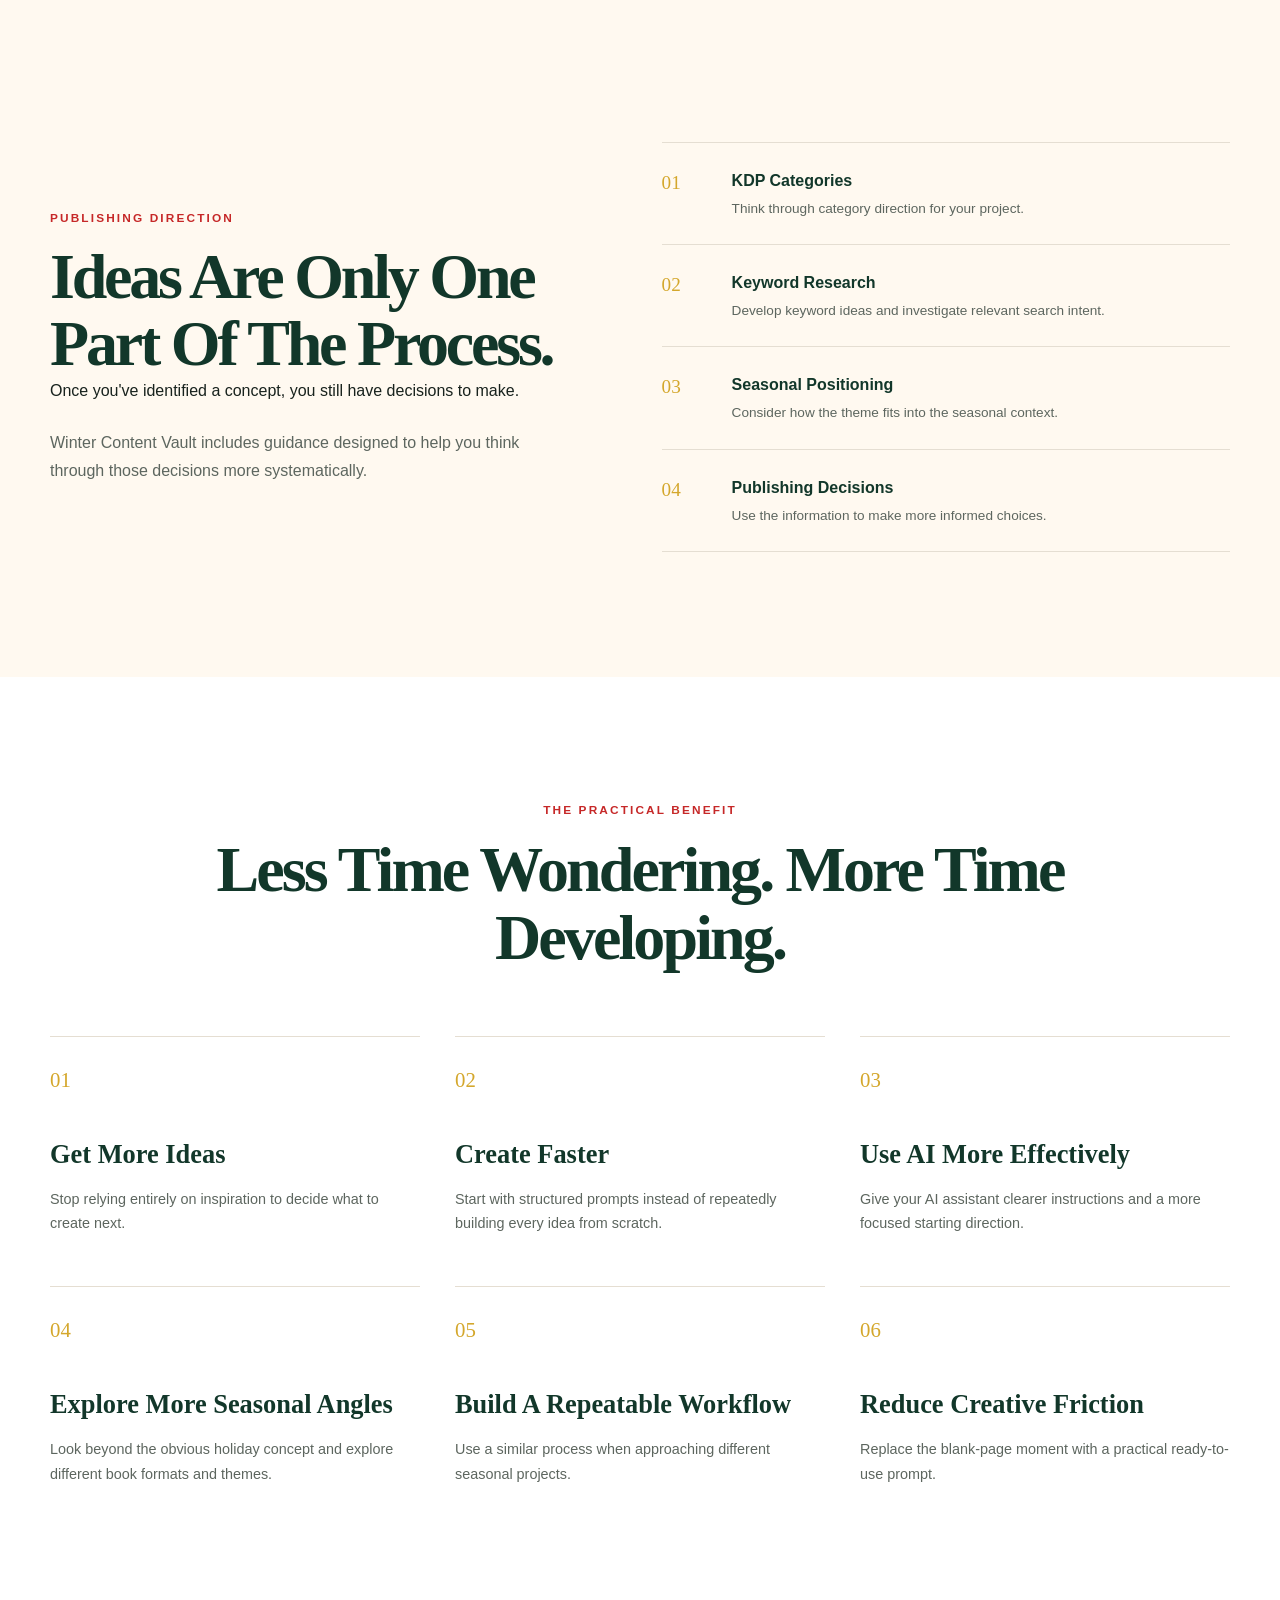
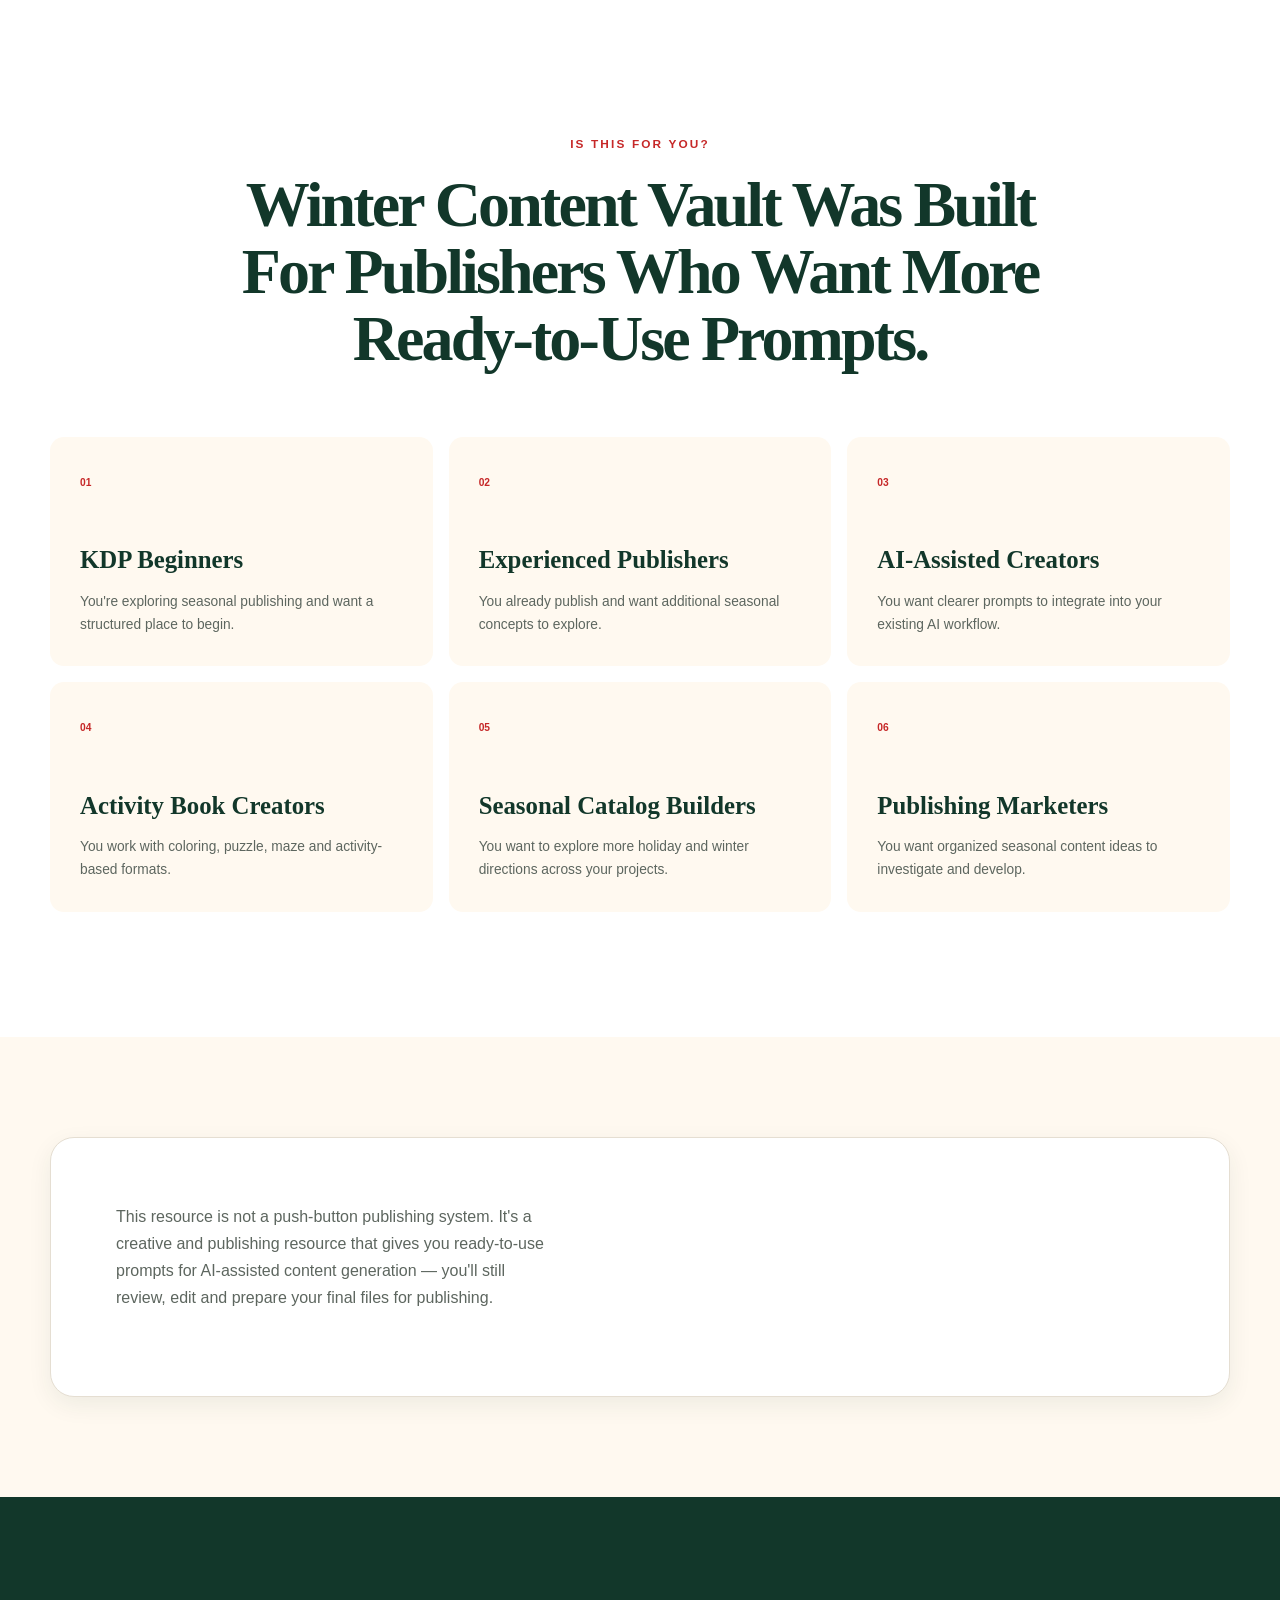
==== commit cb5c7553: "fixed the FE for better marketing on warriorplus" ====
--- a/index.html
+++ b/index.html
@@ -107,8 +107,7 @@
                     <div class="hero-offer">
 
                         <div class="price-display">
-                            <span class="price-anchor">~~$67~~</span>
-                            <span class="price-label">Today</span>
+                            <span class="price-anchor"><s>$67</s></span>
                             <span class="price">$17 Today</span>
                             <span class="price-note">one-time payment</span>
                         </div>
@@ -141,7 +140,7 @@
 
                 <div class="product-stage-intro reveal">
                     <p class="section-kicker">ONE ORGANIZED RESOURCE</p>
-                    <h2>500 Prompts. Four Seasonal Directions. Ready-to-use prompts.</h2>
+                    <h2>500 Prompts. Four Seasonal Directions. Ready To Build From.</h2>
                     <p>
                         Instead of keeping scattered ideas in notes, documents and browser tabs,
                         Winter Content Vault gives you a ready-to-use prompt library for seasonal
@@ -496,7 +495,7 @@
                             <h3>Develop The Idea With AI</h3>
                             <p>
                                 Give your chosen prompt to your AI assistant and use the resulting
-                                direction as a prompt you can use immediately.
+                                output as draft content for your book.
                             </p>
                         </div>
                     </article>
@@ -535,7 +534,7 @@
 
                     <div class="cta-action">
 
-                        <span class="cta-price"><span class="price-anchor">~~$67~~</span> <span class="price-strong">$17 Today</span> one time</span>
+                        <span class="cta-price"><span class="price-anchor"><s>$67</s></span> <span class="price-strong">$17 Today</span> one time</span>
 
                         <!-- EXACT WARRIORPLUS BUY BUTTON -->
                         <a href="https://warriorplus.com/o2/buy/j00wmd/pv7p3s/p08syw"><img src="https://warriorplus.com/o2/btn/fn100011001/j00wmd/pv7p3s/474120" alt="Get Winter Content Vault" class="warrior-button"></a>
@@ -564,8 +563,8 @@
                     </h2>
 
                         <p class="large-copy">
-                        Explore the prompt categories below and see real examples of content
-                        you can generate and use in seasonal KDP projects.
+                        Explore the prompt categories below and see real examples of the
+                        prompts themselves — sample generated pages are being added soon.
                     </p>
 
                 </div>
@@ -766,7 +765,8 @@
                         </div>
                         <h3>Story Prompts</h3>
                         <p>
-                            Develop seasonal story concepts and narrative prompts you can use immediately.
+                            Develop seasonal story concepts and narrative openings you can
+                            build from directly.
                         </p>
                     </article>
 
@@ -1224,16 +1224,11 @@
 
                     <div class="not-for-copy">
                         <p>
-                            This resource is not a push-button publishing system. It is a
-                            creative and publishing resource designed to provide ready-to-use
-                            prompts for AI-assisted content generation; you'll still review,
-                            edit and prepare final files for publishing.
-                        </p>
-                    </div>
-                            It is a <strong>creative and publishing resource</strong> designed
-                            to give you structured prompts you can use immediately.
-                        </p>
-
+                            This resource is not a push-button publishing system. It's a
+                            creative and publishing resource that gives you ready-to-use
+                            prompts for AI-assisted content generation — you'll still
+                            review, edit and prepare your final files for publishing.
+                        </p>
                     </div>
 
                 </div>
@@ -1350,7 +1345,7 @@
 
                         <span class="offer-today">TODAY</span>
 
-                        <span class="offer-anchor">~~$67~~</span>
+                        <span class="offer-anchor"><s>$67</s></span>
                         <strong>$17 Today</strong>
 
                         <span>ONE-TIME PAYMENT</span>
@@ -1875,7 +1870,7 @@
 
                         <span>WINTER CONTENT VAULT</span>
 
-                        <span class="final-anchor">~~$67~~</span>
+                        <span class="final-anchor"><s>$67</s></span>
                         <strong>$17 Today</strong>
 
                         <small>ONE-TIME PAYMENT</small>
@@ -2053,7 +2048,7 @@
 
         <div>
             <span>Winter Content Vault</span>
-            <span class="mobile-anchor">~~$67~~</span> <strong>$17 Today</strong>
+            <span class="mobile-anchor"><s>$67</s></span> <strong>$17 Today</strong>
         </div>
 
         <a href="https://warriorplus.com/o2/buy/j00wmd/pv7p3s/p08syw"><img src="https://warriorplus.com/o2/btn/fn100011001/j00wmd/pv7p3s/474120" alt="Get Winter Content Vault"></a>
